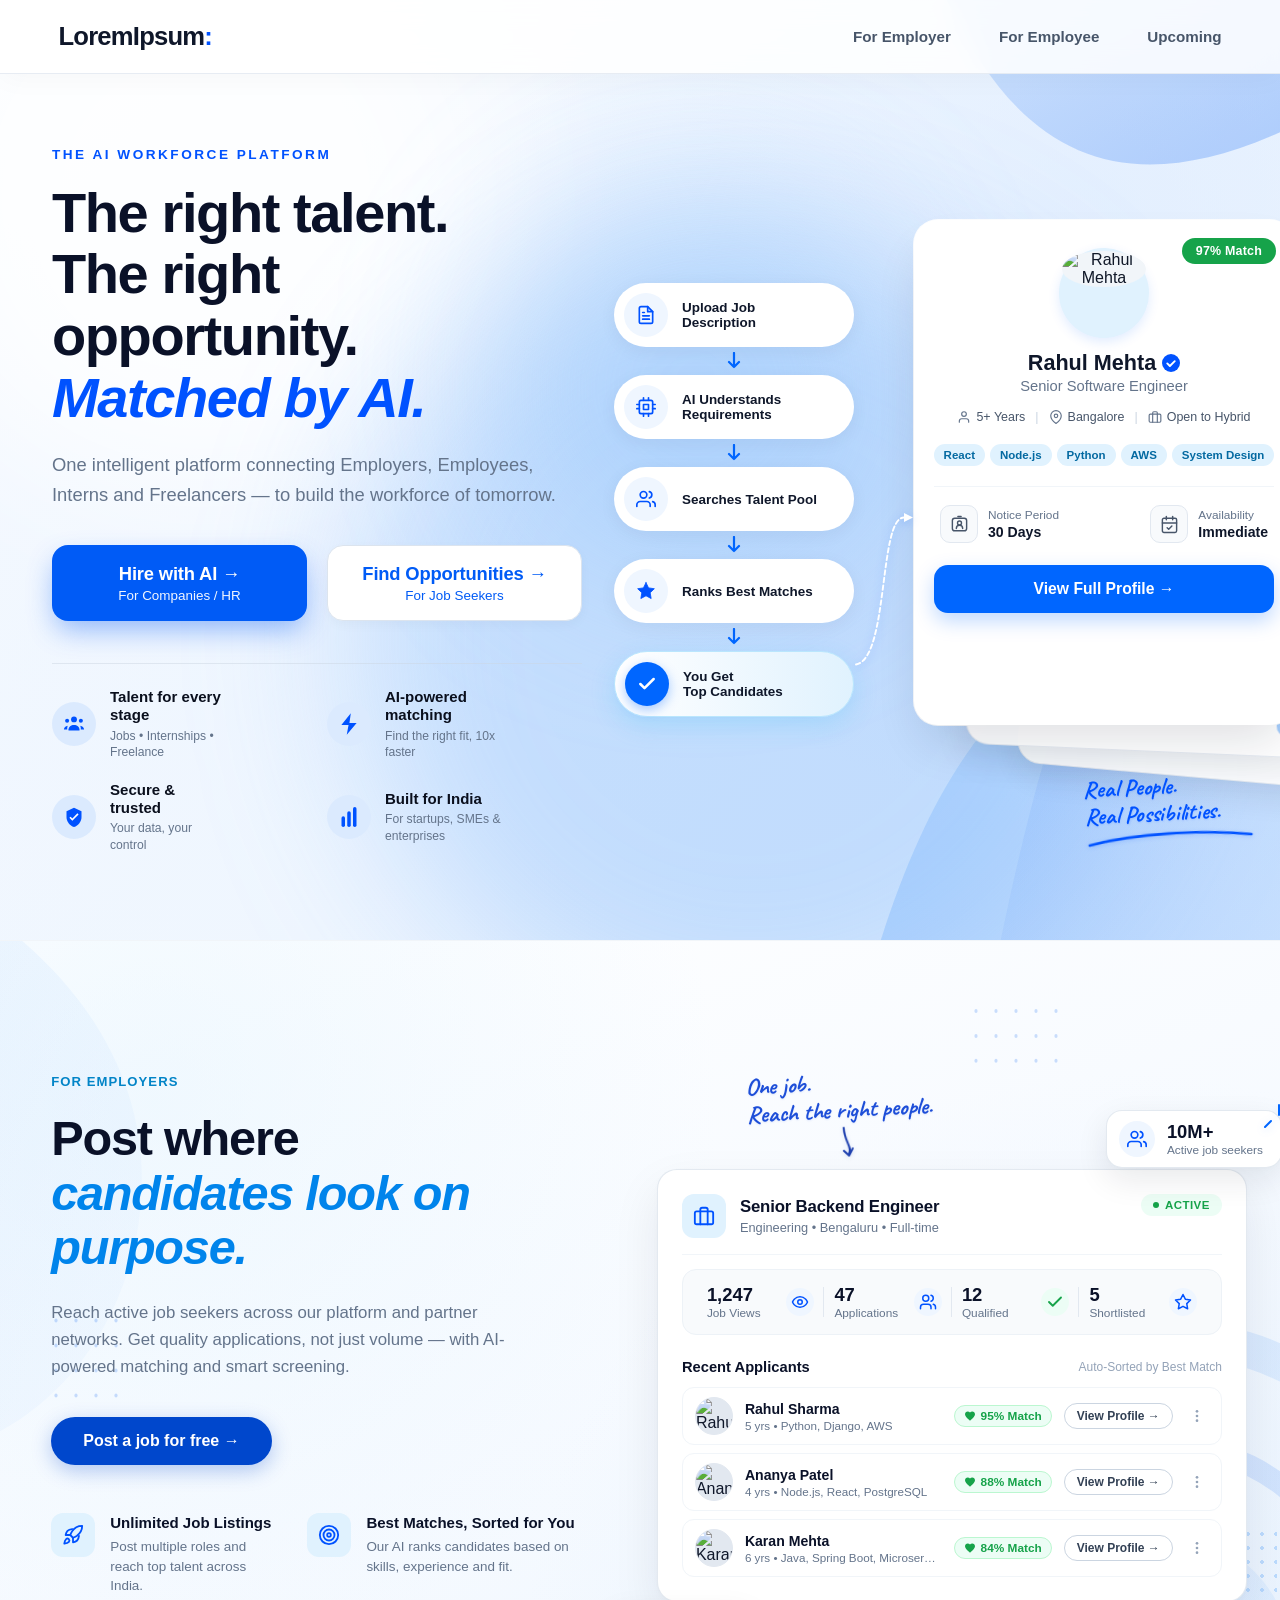
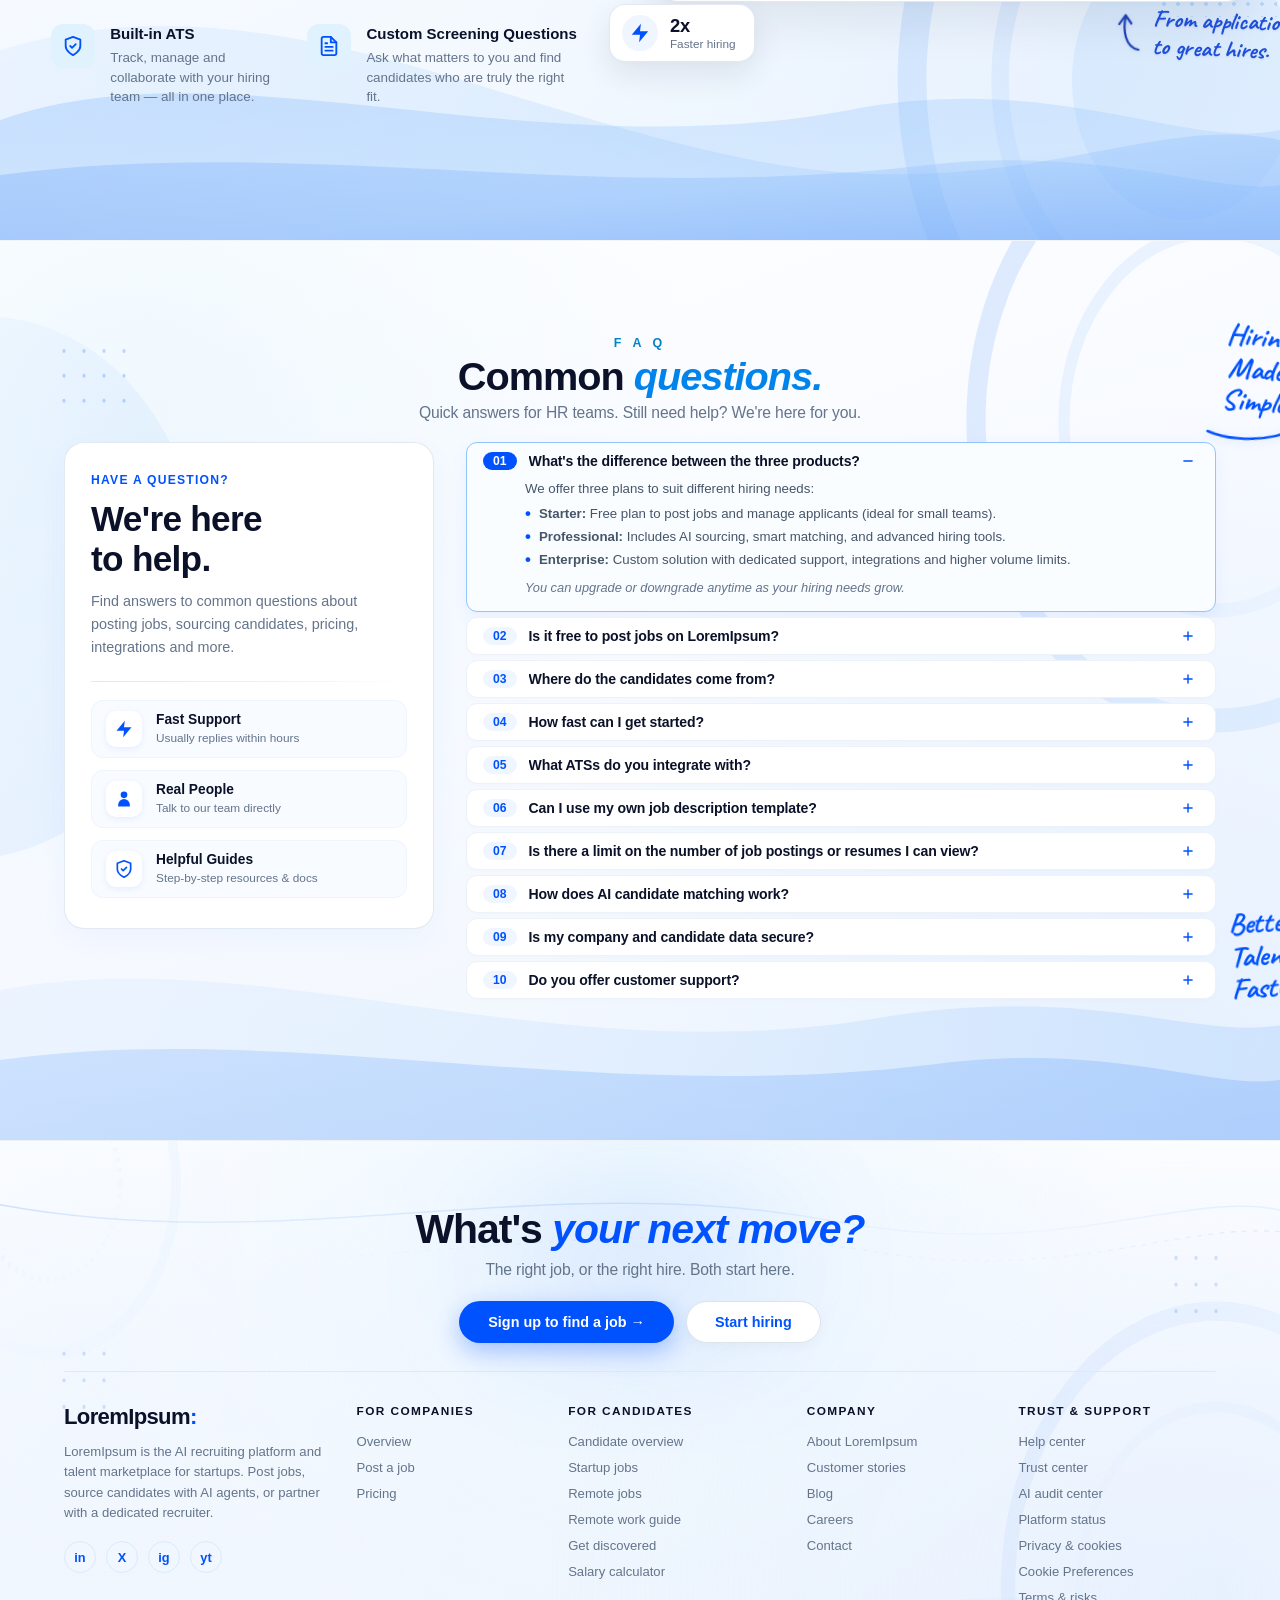
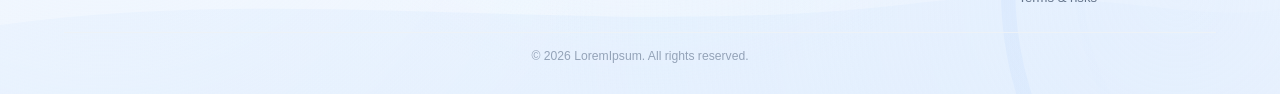
==== index.html @ 87684c15 "Add complete job portal website" ====
<!DOCTYPE html>
<html lang="en">
<head>
    <meta charset="UTF-8">
    <meta name="viewport" content="width=device-width, initial-scale=1.0">
    <title>The AI Workforce Platform</title>
    <!-- Fonts: Manrope Only -->
    <link rel="preconnect" href="https://fonts.googleapis.com">
    <link rel="preconnect" href="https://fonts.gstatic.com" crossorigin>
    <link href="https://fonts.googleapis.com/css2?family=Caveat:wght@600;700&family=Manrope:wght@300;400;500;600;700;800&display=swap" rel="stylesheet">
    <!-- CSS -->
    <link rel="stylesheet" href="css/style.css">
    <script>
        // Immediately prevent browser scroll restoration on refresh
        if ('scrollRestoration' in history) {
            history.scrollRestoration = 'manual';
        }
        if (window.location.hash) {
            history.replaceState(null, '', window.location.pathname);
        }
        window.scrollTo(0, 0);
    </script>
</head>
<body>

    <!-- Navigation Bar -->
    <header class="navbar">
        <div class="nav-container">
            <div class="logo">
                <a href="index.html">LoremIpsum<span class="logo-accent">:</span></a>
            </div>
            <nav class="nav-links">
                <a href="pages/employer.html">For Employer</a>
                <a href="employee.html">For Employee</a>
                <a href="#">Upcoming</a>
            </nav>
        </div>
    </header>

    <section class="hero-section">
        <!-- Abstract Layered Background Graphics -->
        <div class="bg-graphics">
            <div class="bg-shape blob-1"></div>
            <div class="bg-shape blob-2"></div>
            <div class="bg-shape blob-3"></div>
            <svg class="bg-waves" viewBox="0 0 1600 900" fill="none" xmlns="http://www.w3.org/2000/svg" preserveAspectRatio="none">
                <path d="M750,-120 C920,180 1200,220 1650,80 L1650,-120 Z" fill="url(#blueWave1)" opacity="0.4"/>
                <path d="M680,950 C880,580 1250,540 1650,720 L1650,950 Z" fill="url(#blueWave2)" opacity="0.35"/>
                <path d="M920,950 C1100,480 1350,320 1680,480 L1680,950 Z" fill="url(#blueWave3)" opacity="0.25"/>
                <defs>
                    <linearGradient id="blueWave1" x1="0%" y1="0%" x2="100%" y2="100%">
                        <stop offset="0%" stop-color="#bfdbfe"/>
                        <stop offset="100%" stop-color="#3b82f6"/>
                    </linearGradient>
                    <linearGradient id="blueWave2" x1="0%" y1="100%" x2="100%" y2="0%">
                        <stop offset="0%" stop-color="#60a5fa"/>
                        <stop offset="100%" stop-color="#93c5fd"/>
                    </linearGradient>
                    <linearGradient id="blueWave3" x1="0%" y1="0%" x2="100%" y2="100%">
                        <stop offset="0%" stop-color="#3b82f6"/>
                        <stop offset="100%" stop-color="#dbeafe"/>
                    </linearGradient>
                </defs>
            </svg>
        </div>
        
        <div class="container">
            
            <!-- LEFT COLUMN -->
            <div class="left-column">
                <div class="eyebrow">THE AI WORKFORCE PLATFORM</div>
                
                <h1>
                    The right talent.<br>
                    The right opportunity.<br>
                    <span class="highlight">Matched by AI.</span>
                </h1>
                
                <p class="description">
                    One intelligent platform connecting Employers, Employees,<br>
                    Interns and Freelancers — to build the workforce of tomorrow.
                </p>
                
                <div class="cta-group">
                    <a href="employer.html" class="btn btn-primary" style="text-decoration: none;">
                        <span class="btn-title">Hire with AI &rarr;</span>
                        <span class="btn-sub">For Companies / HR</span>
                    </a>
                    <button class="btn btn-secondary">
                        <span class="btn-title">Find Opportunities &rarr;</span>
                        <span class="btn-sub">For Job Seekers</span>
                    </button>
                </div>
                
                <div class="features">
                    <!-- Feature 1: Talent for every stage -->
                    <div class="feature-item">
                        <div class="feature-icon icon-circle-light">
                            <svg width="22" height="22" viewBox="0 0 24 24" fill="#0052ff" xmlns="http://www.w3.org/2000/svg">
                                <circle cx="12" cy="7" r="3.2"/>
                                <path d="M6 18c0-2.8 2.7-5 6-5s6 2.2 6 5v1H6v-1z"/>
                                <circle cx="4.5" cy="8.5" r="2.2"/>
                                <path d="M1 18c0-2.2 1.8-3.8 4.2-4.2-.4.8-.6 1.7-.6 2.7v1.5H1V18z"/>
                                <circle cx="19.5" cy="8.5" r="2.2"/>
                                <path d="M23 18c0-2.2-1.8-3.8-4.2-4.2.4.8.6 1.7.6 2.7v1.5H23V18z"/>
                            </svg>
                        </div>
                        <div class="feature-text">
                            <strong>Talent for every<br>stage</strong>
                            <span>Jobs • Internships •<br>Freelance</span>
                        </div>
                    </div>
                    
                    <!-- Feature 2: AI-powered matching -->
                    <div class="feature-item">
                        <div class="feature-icon icon-circle-light">
                            <svg width="18" height="22" viewBox="0 0 20 24" fill="#0052ff" xmlns="http://www.w3.org/2000/svg">
                                <path d="M12 0L1.5 13H9.5L7.5 24L18.5 11H10.5L12 0Z"/>
                            </svg>
                        </div>
                        <div class="feature-text">
                            <strong>AI-powered<br>matching</strong>
                            <span>Find the right fit, 10x<br>faster</span>
                        </div>
                    </div>
                    
                    <!-- Feature 3: Secure & trusted -->
                    <div class="feature-item">
                        <div class="feature-icon icon-circle-light">
                            <svg width="20" height="22" viewBox="0 0 24 26" fill="none" xmlns="http://www.w3.org/2000/svg">
                                <path d="M12 2L3 6V13C3 18.5 6.8 23.6 12 25C17.2 23.6 21 18.5 21 13V6L12 2Z" fill="#0052ff"/>
                                <path d="M10 17.5L6.5 14L7.9 12.6L10 14.7L16.1 8.6L17.5 10L10 17.5Z" fill="white"/>
                            </svg>
                        </div>
                        <div class="feature-text">
                            <strong>Secure &<br>trusted</strong>
                            <span>Your data, your<br>control</span>
                        </div>
                    </div>
                    
                    <!-- Feature 4: Built for India -->
                    <div class="feature-item">
                        <div class="feature-icon icon-circle-light">
                            <svg width="20" height="20" viewBox="0 0 22 24" fill="#0052ff" xmlns="http://www.w3.org/2000/svg">
                                <rect x="2" y="11" width="4.2" height="13" rx="2.1"/>
                                <rect x="8.9" y="5" width="4.2" height="19" rx="2.1"/>
                                <rect x="15.8" y="0" width="4.2" height="24" rx="2.1"/>
                            </svg>
                        </div>
                        <div class="feature-text">
                            <strong>Built for India</strong>
                            <span>For startups, SMEs &<br>enterprises</span>
                        </div>
                    </div>
                </div>
            </div>

            <!-- RIGHT COLUMN -->
            <div class="right-column">
                
                <!-- Flowchart -->
                <div class="flowchart">
                    <div class="flow-step">
                        <div class="step-icon">
                            <svg width="20" height="20" viewBox="0 0 24 24" fill="none" stroke="#0052ff" stroke-width="2" stroke-linecap="round" stroke-linejoin="round">
                                <path d="M14 2H6a2 2 0 0 0-2 2v16a2 2 0 0 0 2 2h12a2 2 0 0 0 2-2V8z"></path>
                                <polyline points="14 2 14 8 20 8"></polyline>
                                <line x1="16" y1="13" x2="8" y2="13"></line>
                                <line x1="16" y1="17" x2="8" y2="17"></line>
                                <polyline points="10 9 9 9 8 9"></polyline>
                            </svg>
                        </div>
                        <span>Upload Job Description</span>
                    </div>
                    <div class="flow-arrow">
                        <svg width="14" height="18" viewBox="0 0 14 18" fill="none" xmlns="http://www.w3.org/2000/svg">
                            <path d="M7 1v14m0 0l-5-5m5 5l5-5" stroke="currentColor" stroke-width="2.2" stroke-linecap="round" stroke-linejoin="round"/>
                        </svg>
                    </div>
                    
                    <div class="flow-step">
                        <div class="step-icon">
                            <svg width="20" height="20" viewBox="0 0 24 24" fill="none" stroke="#0052ff" stroke-width="2" stroke-linecap="round" stroke-linejoin="round">
                                <rect x="4" y="4" width="16" height="16" rx="2"></rect>
                                <rect x="9" y="9" width="6" height="6"></rect>
                                <line x1="9" y1="1" x2="9" y2="4"></line>
                                <line x1="15" y1="1" x2="15" y2="4"></line>
                                <line x1="9" y1="20" x2="9" y2="23"></line>
                                <line x1="15" y1="20" x2="15" y2="23"></line>
                                <line x1="20" y1="9" x2="23" y2="9"></line>
                                <line x1="20" y1="14" x2="23" y2="14"></line>
                                <line x1="1" y1="9" x2="4" y2="9"></line>
                                <line x1="1" y1="14" x2="4" y2="14"></line>
                            </svg>
                        </div>
                        <span>AI Understands<br>Requirements</span>
                    </div>
                    <div class="flow-arrow">
                        <svg width="14" height="18" viewBox="0 0 14 18" fill="none" xmlns="http://www.w3.org/2000/svg">
                            <path d="M7 1v14m0 0l-5-5m5 5l5-5" stroke="currentColor" stroke-width="2.2" stroke-linecap="round" stroke-linejoin="round"/>
                        </svg>
                    </div>
                    
                    <div class="flow-step">
                        <div class="step-icon">
                            <svg width="20" height="20" viewBox="0 0 24 24" fill="none" stroke="#0052ff" stroke-width="2" stroke-linecap="round" stroke-linejoin="round">
                                <path d="M17 21v-2a4 4 0 0 0-4-4H5a4 4 0 0 0-4 4v2"></path>
                                <circle cx="9" cy="7" r="4"></circle>
                                <path d="M23 21v-2a4 4 0 0 0-3-3.87"></path>
                                <path d="M16 3.13a4 4 0 0 1 0 7.75"></path>
                            </svg>
                        </div>
                        <span>Searches Talent Pool</span>
                    </div>
                    <div class="flow-arrow">
                        <svg width="14" height="18" viewBox="0 0 14 18" fill="none" xmlns="http://www.w3.org/2000/svg">
                            <path d="M7 1v14m0 0l-5-5m5 5l5-5" stroke="currentColor" stroke-width="2.2" stroke-linecap="round" stroke-linejoin="round"/>
                        </svg>
                    </div>
                    
                    <div class="flow-step">
                        <div class="step-icon">
                            <svg width="20" height="20" viewBox="0 0 24 24" fill="#0052ff" stroke="#0052ff" stroke-width="1" stroke-linecap="round" stroke-linejoin="round">
                                <polygon points="12 2 15.09 8.26 22 9.27 17 14.14 18.18 21.02 12 17.77 5.82 21.02 7 14.14 2 9.27 8.91 8.26 12 2"></polygon>
                            </svg>
                        </div>
                        <span>Ranks Best Matches</span>
                    </div>
                    <div class="flow-arrow">
                        <svg width="14" height="18" viewBox="0 0 14 18" fill="none" xmlns="http://www.w3.org/2000/svg">
                            <path d="M7 1v14m0 0l-5-5m5 5l5-5" stroke="currentColor" stroke-width="2.2" stroke-linecap="round" stroke-linejoin="round"/>
                        </svg>
                    </div>
                    
                    <div class="flow-step active-step">
                        <div class="step-icon active-icon">
                            <svg width="20" height="20" viewBox="0 0 24 24" fill="none" stroke="#ffffff" stroke-width="3" stroke-linecap="round" stroke-linejoin="round">
                                <polyline points="20 6 9 17 4 12"></polyline>
                            </svg>
                        </div>
                        <span>You Get<br>Top Candidates</span>
                        
                        <!-- Animated flowing connection to card -->
                        <svg class="connection-line" width="80" height="220" viewBox="0 0 80 220" fill="none" xmlns="http://www.w3.org/2000/svg">
                            <path d="M 4 212 C 48 204, 34 16, 68 16" stroke="white" stroke-width="2.5" stroke-dasharray="6 4" stroke-linecap="round"/>
                            <polygon points="68,10 80,16 68,22" fill="white"/>
                        </svg>
                    </div>
                </div>

                <!-- Layered Cards Stack Wrapper -->
                <div class="cards-stack-wrapper">
                    <!-- Top Handwritten Note -->
                    <div class="hero-handwritten hero-top-note">
                        <span class="hero-handwritten-text">Smarter<br>Hiring.<br>Brighter<br>Futures.</span>
                    </div>
                    
                    <!-- Bottom Handwritten Note -->
                    <div class="hero-handwritten hero-bottom-note">
                        <span class="hero-handwritten-text">Real People.<br>Real Possibilities.</span>
                        <svg class="note-underline" width="170" height="18" viewBox="0 0 170 18" fill="none" xmlns="http://www.w3.org/2000/svg">
                            <path d="M 4 13 C 50 3, 115 3, 166 10" stroke="#0052ff" stroke-width="2.6" stroke-linecap="round"/>
                        </svg>
                    </div>

                    <!-- 3D Stack Container -->
                    <div class="cards-stack">
                        <!-- Card 3: Back (85%) -->
                        <div class="card-stacked card-back">
                            <div class="stacked-exposed-col">
                                <div class="stacked-badge">85%</div>
                                <div class="stacked-avatar">
                                    <img src="https://images.unsplash.com/photo-1500648767791-00dcc994a43e?w=150&auto=format&fit=crop&q=80" alt="Candidate">
                                </div>
                                <div class="skeleton-line skeleton-title"></div>
                                <div class="skeleton-line skeleton-sub"></div>
                                <div class="skeleton-pills">
                                    <span></span>
                                </div>
                            </div>
                            <div class="stacked-btn-strip"></div>
                        </div>

                        <!-- Card 2: Middle (89%) -->
                        <div class="card-stacked card-middle">
                            <div class="stacked-exposed-col">
                                <div class="stacked-badge">89%</div>
                                <div class="stacked-avatar">
                                    <img src="https://images.unsplash.com/photo-1573496359142-b8d87734a5a2?w=150&auto=format&fit=crop&q=80" alt="Candidate">
                                </div>
                                <div class="skeleton-line skeleton-title"></div>
                                <div class="skeleton-line skeleton-sub"></div>
                                <div class="skeleton-pills">
                                    <span></span>
                                </div>
                            </div>
                            <div class="stacked-btn-strip"></div>
                        </div>

                        <!-- Card 1: Front (97% Match - Rahul Mehta) -->
                        <div class="profile-card">
                            <div class="match-badge">97% Match</div>
                            
                            <div class="profile-header">
                                <div class="avatar-ring">
                                    <img src="https://images.unsplash.com/photo-1507003211169-0a1dd7228f2d?w=300&auto=format&fit=crop&q=80" alt="Rahul Mehta">
                                </div>
                                <h2>
                                    Rahul Mehta 
                                    <svg class="verify-badge" width="18" height="18" viewBox="0 0 24 24" fill="none" xmlns="http://www.w3.org/2000/svg">
                                        <circle cx="12" cy="12" r="12" fill="#0052ff"/>
                                        <path d="M7 12.5L10.5 16L17 9.5" stroke="white" stroke-width="2.5" stroke-linecap="round" stroke-linejoin="round"/>
                                    </svg>
                                </h2>
                                <p class="job-title">Senior Software Engineer</p>
                            </div>
                            
                            <div class="profile-meta">
                                <span>
                                    <svg width="14" height="14" viewBox="0 0 24 24" fill="none" stroke="#64748b" stroke-width="2" stroke-linecap="round" stroke-linejoin="round">
                                        <path d="M20 21v-2a4 4 0 0 0-4-4H8a4 4 0 0 0-4 4v2"></path>
                                        <circle cx="12" cy="7" r="4"></circle>
                                    </svg>
                                    5+ Years
                                </span>
                                <span class="divider">|</span>
                                <span>
                                    <svg width="14" height="14" viewBox="0 0 24 24" fill="none" stroke="#64748b" stroke-width="2" stroke-linecap="round" stroke-linejoin="round">
                                        <path d="M21 10c0 7-9 13-9 13s-9-6-9-13a9 9 0 0 1 18 0z"></path>
                                        <circle cx="12" cy="10" r="3"></circle>
                                    </svg>
                                    Bangalore
                                </span>
                                <span class="divider">|</span>
                                <span>
                                    <svg width="14" height="14" viewBox="0 0 24 24" fill="none" stroke="#64748b" stroke-width="2" stroke-linecap="round" stroke-linejoin="round">
                                        <rect x="2" y="7" width="20" height="14" rx="2" ry="2"></rect>
                                        <path d="M16 21V5a2 2 0 0 0-2-2h-4a2 2 0 0 0-2 2v16"></path>
                                    </svg>
                                    Open to Hybrid
                                </span>
                            </div>
                            
                            <div class="skills">
                                <span class="skill-pill">React</span>
                                <span class="skill-pill">Node.js</span>
                                <span class="skill-pill">Python</span>
                                <span class="skill-pill">AWS</span>
                                <span class="skill-pill">System Design</span>
                            </div>
                            
                            <hr>
                            
                            <div class="availability-row">
                                <div class="info-block">
                                    <div class="icon-box">
                                        <svg width="19" height="19" viewBox="0 0 24 24" fill="none" stroke="#475569" stroke-width="1.8" stroke-linecap="round" stroke-linejoin="round">
                                            <rect x="3" y="4" width="18" height="16" rx="3"></rect>
                                            <circle cx="12" cy="10" r="2.5"></circle>
                                            <path d="M8 17a4 4 0 0 1 8 0"></path>
                                            <line x1="10" y1="2" x2="14" y2="2"></line>
                                        </svg>
                                    </div>
                                    <div>
                                        <div class="info-label">Notice Period</div>
                                        <div class="info-value">30 Days</div>
                                    </div>
                                </div>
                                <div class="info-block">
                                    <div class="icon-box">
                                        <svg width="19" height="19" viewBox="0 0 24 24" fill="none" stroke="#475569" stroke-width="1.8" stroke-linecap="round" stroke-linejoin="round">
                                            <rect x="3" y="4" width="18" height="18" rx="2" ry="2"></rect>
                                            <line x1="16" y1="2" x2="16" y2="6"></line>
                                            <line x1="8" y1="2" x2="8" y2="6"></line>
                                            <line x1="3" y1="10" x2="21" y2="10"></line>
                                            <path d="m9 16 2 2 4-4"></path>
                                        </svg>
                                    </div>
                                    <div>
                                        <div class="info-label">Availability</div>
                                        <div class="info-value">Immediate</div>
                                    </div>
                                </div>
                            </div>
                            
                            <button class="btn-full">View Full Profile &rarr;</button>
                        </div>
                    </div>
                </div>

            </div>
        </div>
    </section>

    <!-- SECTION 2: FOR EMPLOYERS -->
    <section id="for-employer" class="employers-section">
        <!-- Minimal Vector Background Graphics -->
        <div class="bg-graphics-emp" aria-hidden="true">
            <svg class="bg-vector-emp" viewBox="0 0 1600 900" fill="none" xmlns="http://www.w3.org/2000/svg" preserveAspectRatio="none">
                <!-- Concentric Circular Arcs on bottom right -->
                <circle cx="1480" cy="740" r="340" stroke="url(#arcGrad1)" stroke-width="36" opacity="0.22"/>
                <circle cx="1480" cy="740" r="230" stroke="url(#arcGrad2)" stroke-width="22" opacity="0.18"/>
                <circle cx="1480" cy="740" r="140" fill="url(#arcGrad3)" opacity="0.12"/>

                <!-- Smooth Flowing Bottom Waves -->
                <path d="M0,710 C320,630 620,770 940,820 C1260,870 1440,770 1600,800 L1600,900 L0,900 Z" fill="url(#waveGradEmp1)" opacity="0.22"/>
                <path d="M0,780 C280,700 660,830 1060,770 C1320,730 1480,810 1600,790 L1600,900 L0,900 Z" fill="url(#waveGradEmp2)" opacity="0.25"/>
                <path d="M0,835 C380,795 730,865 1160,825 C1380,805 1520,855 1600,845 L1600,900 L0,900 Z" fill="url(#waveGradEmp3)" opacity="0.28"/>

                <!-- Subtle Top-Left Soft Curve Arc -->
                <path d="M-80,-60 C120,30 220,170 160,330 C100,480 -60,520 -120,520 Z" fill="url(#softBlobGrad)" opacity="0.15"/>

                <!-- Minimal Dot Matrix Grid (Left and Top-Right) -->
                <g opacity="0.25">
                    <!-- Left Dot Matrix -->
                    <circle cx="70" cy="380" r="2" fill="#3b82f6"/>
                    <circle cx="95" cy="380" r="2" fill="#3b82f6"/>
                    <circle cx="120" cy="380" r="2" fill="#3b82f6"/>
                    <circle cx="145" cy="380" r="2" fill="#3b82f6"/>
                    <circle cx="70" cy="405" r="2" fill="#3b82f6"/>
                    <circle cx="95" cy="405" r="2" fill="#3b82f6"/>
                    <circle cx="120" cy="405" r="2" fill="#3b82f6"/>
                    <circle cx="145" cy="405" r="2" fill="#3b82f6"/>
                    <circle cx="70" cy="430" r="2" fill="#3b82f6"/>
                    <circle cx="95" cy="430" r="2" fill="#3b82f6"/>
                    <circle cx="120" cy="430" r="2" fill="#3b82f6"/>
                    <circle cx="145" cy="430" r="2" fill="#3b82f6"/>
                    <circle cx="70" cy="455" r="2" fill="#3b82f6"/>
                    <circle cx="95" cy="455" r="2" fill="#3b82f6"/>
                    <circle cx="120" cy="455" r="2" fill="#3b82f6"/>
                    <circle cx="145" cy="455" r="2" fill="#3b82f6"/>

                    <!-- Top-Right Dot Matrix -->
                    <circle cx="1220" cy="70" r="2" fill="#3b82f6"/>
                    <circle cx="1245" cy="70" r="2" fill="#3b82f6"/>
                    <circle cx="1270" cy="70" r="2" fill="#3b82f6"/>
                    <circle cx="1295" cy="70" r="2" fill="#3b82f6"/>
                    <circle cx="1320" cy="70" r="2" fill="#3b82f6"/>
                    <circle cx="1220" cy="95" r="2" fill="#3b82f6"/>
                    <circle cx="1245" cy="95" r="2" fill="#3b82f6"/>
                    <circle cx="1270" cy="95" r="2" fill="#3b82f6"/>
                    <circle cx="1295" cy="95" r="2" fill="#3b82f6"/>
                    <circle cx="1320" cy="95" r="2" fill="#3b82f6"/>
                    <circle cx="1220" cy="120" r="2" fill="#3b82f6"/>
                    <circle cx="1245" cy="120" r="2" fill="#3b82f6"/>
                    <circle cx="1270" cy="120" r="2" fill="#3b82f6"/>
                    <circle cx="1295" cy="120" r="2" fill="#3b82f6"/>
                    <circle cx="1320" cy="120" r="2" fill="#3b82f6"/>
                </g>

                <defs>
                    <linearGradient id="waveGradEmp1" x1="0%" y1="0%" x2="100%" y2="0%">
                        <stop offset="0%" stop-color="#bfdbfe"/>
                        <stop offset="50%" stop-color="#93c5fd"/>
                        <stop offset="100%" stop-color="#60a5fa"/>
                    </linearGradient>
                    <linearGradient id="waveGradEmp2" x1="0%" y1="0%" x2="100%" y2="100%">
                        <stop offset="0%" stop-color="#60a5fa"/>
                        <stop offset="60%" stop-color="#93c5fd"/>
                        <stop offset="100%" stop-color="#3b82f6"/>
                    </linearGradient>
                    <linearGradient id="waveGradEmp3" x1="0%" y1="100%" x2="100%" y2="0%">
                        <stop offset="0%" stop-color="#3b82f6"/>
                        <stop offset="100%" stop-color="#93c5fd"/>
                    </linearGradient>
                    <linearGradient id="arcGrad1" x1="0%" y1="0%" x2="100%" y2="100%">
                        <stop offset="0%" stop-color="#60a5fa"/>
                        <stop offset="100%" stop-color="#dbeafe"/>
                    </linearGradient>
                    <linearGradient id="arcGrad2" x1="100%" y1="0%" x2="0%" y2="100%">
                        <stop offset="0%" stop-color="#3b82f6"/>
                        <stop offset="100%" stop-color="#bfdbfe"/>
                    </linearGradient>
                    <linearGradient id="arcGrad3" x1="0%" y1="0%" x2="100%" y2="100%">
                        <stop offset="0%" stop-color="#60a5fa"/>
                        <stop offset="100%" stop-color="#93c5fd"/>
                    </linearGradient>
                    <linearGradient id="softBlobGrad" x1="0%" y1="0%" x2="100%" y2="100%">
                        <stop offset="0%" stop-color="#93c5fd"/>
                        <stop offset="100%" stop-color="#dbeafe"/>
                    </linearGradient>
                </defs>
            </svg>
        </div>

        <div class="employers-container">
            
            <!-- LEFT COLUMN: Value Proposition & Features -->
            <div class="employers-left">
                <div class="employers-eyebrow">FOR EMPLOYERS</div>
                
                <h2 class="employers-title">
                    Post where<br>
                    <span class="title-accent-blue">candidates look on<br>purpose.</span>
                </h2>
                
                <p class="employers-desc">
                    Reach active job seekers across our platform and partner networks. Get quality applications, not just volume — with AI-powered matching and smart screening.
                </p>
                
                <!-- CTA Actions -->
                <div class="employers-cta-row">
                    <a href="employer.html" class="btn-employer-primary">
                        <span>Post a job for free &rarr;</span>
                    </a>
                </div>
                
                <!-- 2x2 Features Grid -->
                <div class="employers-features-grid">
                    <!-- Feature 1: Unlimited Job Listings -->
                    <div class="feature-card-emp">
                        <div class="feature-icon-box-emp">
                            <svg width="22" height="22" viewBox="0 0 24 24" fill="none" stroke="#0052ff" stroke-width="2" stroke-linecap="round" stroke-linejoin="round">
                                <path d="M4.5 16.5c-1.5 1.26-2 5-2 5s3.74-.5 5-2c.71-.84.7-2.13-.09-2.91a2.18 2.18 0 0 0-2.91-.09z"></path>
                                <path d="m12 15-3-3a22 22 0 0 1 2-3.95A12.88 12.88 0 0 1 22 2c0 2.72-.78 7.5-6 11a22.35 22.35 0 0 1-4 2z"></path>
                                <path d="M9 12H4s.55-3.03 2-4.5c1.62-1.63 5-2 5-2"></path>
                                <path d="M12 15v5s3.03-.55 4.5-2c1.63-1.62 2-5 2-5"></path>
                            </svg>
                        </div>
                        <div class="feature-info-emp">
                            <h3>Unlimited Job Listings</h3>
                            <p>Post multiple roles and reach top talent across India.</p>
                        </div>
                    </div>

                    <!-- Feature 2: Best Matches, Sorted for You -->
                    <div class="feature-card-emp">
                        <div class="feature-icon-box-emp">
                            <svg width="22" height="22" viewBox="0 0 24 24" fill="none" stroke="#0052ff" stroke-width="2" stroke-linecap="round" stroke-linejoin="round">
                                <circle cx="12" cy="12" r="10"></circle>
                                <circle cx="12" cy="12" r="6"></circle>
                                <circle cx="12" cy="12" r="2"></circle>
                            </svg>
                        </div>
                        <div class="feature-info-emp">
                            <h3>Best Matches, Sorted for You</h3>
                            <p>Our AI ranks candidates based on skills, experience and fit.</p>
                        </div>
                    </div>

                    <!-- Feature 3: Built-in ATS -->
                    <div class="feature-card-emp">
                        <div class="feature-icon-box-emp">
                            <svg width="22" height="22" viewBox="0 0 24 24" fill="none" stroke="#0052ff" stroke-width="2" stroke-linecap="round" stroke-linejoin="round">
                                <path d="M12 22s8-4 8-10V5l-8-3-8 3v7c0 6 8 10 8 10z"></path>
                                <path d="m9 12 2 2 4-4"></path>
                            </svg>
                        </div>
                        <div class="feature-info-emp">
                            <h3>Built-in ATS</h3>
                            <p>Track, manage and collaborate with your hiring team — all in one place.</p>
                        </div>
                    </div>

                    <!-- Feature 4: Custom Screening Questions -->
                    <div class="feature-card-emp">
                        <div class="feature-icon-box-emp">
                            <svg width="22" height="22" viewBox="0 0 24 24" fill="none" stroke="#0052ff" stroke-width="2" stroke-linecap="round" stroke-linejoin="round">
                                <path d="M14 2H6a2 2 0 0 0-2 2v16a2 2 0 0 0 2 2h12a2 2 0 0 0 2-2V8z"></path>
                                <polyline points="14 2 14 8 20 8"></polyline>
                                <line x1="16" y1="13" x2="8" y2="13"></line>
                                <line x1="16" y1="17" x2="8" y2="17"></line>
                                <polyline points="10 9 9 9 8 9"></polyline>
                            </svg>
                        </div>
                        <div class="feature-info-emp">
                            <h3>Custom Screening Questions</h3>
                            <p>Ask what matters to you and find candidates who are truly the right fit.</p>
                        </div>
                    </div>
                </div>
            </div>

            <!-- RIGHT COLUMN: Interactive Job & Applicants Dashboard Mockup -->
            <div class="employers-right">
                <div class="dashboard-scene">
                    
                    <!-- Decorative Background Dot Matrices -->
                    <div class="dot-matrix dots-top-right" aria-hidden="true"></div>
                    <div class="dot-matrix dots-bottom-right" aria-hidden="true"></div>

                    <!-- Top Handwritten Note + Arrow -->
                    <div class="handwritten-wrapper top-handwritten">
                        <span class="handwritten-text">One job.<br>Reach the right people.</span>
                        <svg class="handwritten-arrow-down" width="30" height="34" viewBox="0 0 30 34" fill="none" xmlns="http://www.w3.org/2000/svg">
                            <path d="M 18 2 C 18 16, 26 22, 22 28" stroke="#1e40af" stroke-width="2" stroke-linecap="round"/>
                            <path d="M 17 25 L 22 30 L 26 23" stroke="#1e40af" stroke-width="2" stroke-linecap="round" stroke-linejoin="round"/>
                        </svg>
                    </div>

                    <!-- Floating Badge: 10M+ Active Job Seekers -->
                    <div class="floating-badge badge-top-right">
                        <div class="badge-icon-blue">
                            <svg width="20" height="20" viewBox="0 0 24 24" fill="none" stroke="#0052ff" stroke-width="2" stroke-linecap="round" stroke-linejoin="round">
                                <path d="M17 21v-2a4 4 0 0 0-4-4H5a4 4 0 0 0-4 4v2"></path>
                                <circle cx="9" cy="7" r="4"></circle>
                                <path d="M23 21v-2a4 4 0 0 0-3-3.87"></path>
                                <path d="M16 3.13a4 4 0 0 1 0 7.75"></path>
                            </svg>
                        </div>
                        <div class="badge-content">
                            <div class="badge-title">10M+</div>
                            <div class="badge-sub">Active job seekers</div>
                        </div>
                        <!-- Celebration Burst Rays -->
                        <svg class="burst-rays" width="32" height="32" viewBox="0 0 32 32" fill="none" xmlns="http://www.w3.org/2000/svg">
                            <line x1="8" y1="24" x2="2" y2="30" stroke="#0066ff" stroke-width="2" stroke-linecap="round"/>
                            <line x1="16" y1="18" x2="16" y2="8" stroke="#0066ff" stroke-width="2" stroke-linecap="round"/>
                            <line x1="22" y1="22" x2="28" y2="16" stroke="#0066ff" stroke-width="2" stroke-linecap="round"/>
                        </svg>
                    </div>

                    <!-- Main Dashboard Card -->
                    <div class="dashboard-card">
                        
                        <!-- Job Header -->
                        <div class="job-card-header">
                            <div class="job-role-info">
                                <div class="job-briefcase-icon">
                                    <svg width="22" height="22" viewBox="0 0 24 24" fill="none" stroke="#0052ff" stroke-width="2" stroke-linecap="round" stroke-linejoin="round">
                                        <rect x="2" y="7" width="20" height="14" rx="2" ry="2"></rect>
                                        <path d="M16 21V5a2 2 0 0 0-2-2h-4a2 2 0 0 0-2 2v16"></path>
                                    </svg>
                                </div>
                                <div class="job-titles">
                                    <h3>Senior Backend Engineer</h3>
                                    <p class="job-meta">Engineering &bull; Bengaluru &bull; Full-time</p>
                                </div>
                            </div>
                            <div class="status-badge-active">
                                <span class="status-dot"></span>
                                <span>ACTIVE</span>
                            </div>
                        </div>

                        <!-- Metrics Ribbon (4 Columns) -->
                        <div class="metrics-ribbon">
                            <!-- Metric 1: Views -->
                            <div class="metric-col">
                                <div class="metric-text">
                                    <span class="metric-value">1,247</span>
                                    <span class="metric-label">Job Views</span>
                                </div>
                                <div class="metric-icon-box bg-blue-subtle">
                                    <svg width="18" height="18" viewBox="0 0 24 24" fill="none" stroke="#0052ff" stroke-width="2" stroke-linecap="round" stroke-linejoin="round">
                                        <path d="M2 12s3-7 10-7 10 7 10 7-3 7-10 7-10-7-10-7Z"></path>
                                        <circle cx="12" cy="12" r="3"></circle>
                                    </svg>
                                </div>
                            </div>

                            <!-- Metric 2: Applications -->
                            <div class="metric-col">
                                <div class="metric-text">
                                    <span class="metric-value">47</span>
                                    <span class="metric-label">Applications</span>
                                </div>
                                <div class="metric-icon-box bg-blue-subtle">
                                    <svg width="18" height="18" viewBox="0 0 24 24" fill="none" stroke="#0052ff" stroke-width="2" stroke-linecap="round" stroke-linejoin="round">
                                        <path d="M16 21v-2a4 4 0 0 0-4-4H6a4 4 0 0 0-4 4v2"></path>
                                        <circle cx="9" cy="7" r="4"></circle>
                                        <path d="M22 21v-2a4 4 0 0 0-3-3.87"></path>
                                        <path d="M16 3.13a4 4 0 0 1 0 7.75"></path>
                                    </svg>
                                </div>
                            </div>

                            <!-- Metric 3: Qualified -->
                            <div class="metric-col">
                                <div class="metric-text">
                                    <span class="metric-value">12</span>
                                    <span class="metric-label">Qualified</span>
                                </div>
                                <div class="metric-icon-box bg-green-subtle">
                                    <svg width="18" height="18" viewBox="0 0 24 24" fill="none" stroke="#16a34a" stroke-width="2.5" stroke-linecap="round" stroke-linejoin="round">
                                        <polyline points="20 6 9 17 4 12"></polyline>
                                    </svg>
                                </div>
                            </div>

                            <!-- Metric 4: Shortlisted -->
                            <div class="metric-col">
                                <div class="metric-text">
                                    <span class="metric-value">5</span>
                                    <span class="metric-label">Shortlisted</span>
                                </div>
                                <div class="metric-icon-box bg-blue-subtle">
                                    <svg width="18" height="18" viewBox="0 0 24 24" fill="none" stroke="#0052ff" stroke-width="2" stroke-linecap="round" stroke-linejoin="round">
                                        <polygon points="12 2 15.09 8.26 22 9.27 17 14.14 18.18 21.02 12 17.77 5.82 21.02 7 14.14 2 9.27 8.91 8.26 12 2"></polygon>
                                    </svg>
                                </div>
                            </div>
                        </div>

                        <!-- Applicants Section -->
                        <div class="applicants-section">
                            <div class="applicants-header">
                                <h4 class="applicants-title">Recent Applicants</h4>
                                <span class="applicants-sort">Auto-Sorted by Best Match</span>
                            </div>

                            <div class="applicants-list">
                                <!-- Candidate 1: Rahul Sharma (95% Match) -->
                                <div class="applicant-row">
                                    <div class="applicant-avatar">
                                        <img src="https://images.unsplash.com/photo-1507003211169-0a1dd7228f2d?w=120&auto=format&fit=crop&q=80" alt="Rahul Sharma">
                                    </div>
                                    <div class="applicant-info">
                                        <h5 class="applicant-name">Rahul Sharma</h5>
                                        <p class="applicant-skills">5 yrs &bull; Python, Django, AWS</p>
                                    </div>
                                    <div class="match-pill">
                                        <svg width="12" height="12" viewBox="0 0 24 24" fill="#16a34a" xmlns="http://www.w3.org/2000/svg">
                                            <path d="M12 21.35l-1.45-1.32C5.4 15.36 2 12.28 2 8.5 2 5.42 4.42 3 7.5 3c1.74 0 3.41.81 4.5 2.09C13.09 3.81 14.76 3 16.5 3 19.58 3 22 5.42 22 8.5c0 3.78-3.4 6.86-8.55 11.54L12 21.35z"/>
                                        </svg>
                                        <span>95% Match</span>
                                    </div>
                                    <button class="btn-profile-link" type="button">
                                        <span>View Profile &rarr;</span>
                                    </button>
                                    <button class="btn-menu-dots" aria-label="Candidate actions menu" type="button">
                                        <svg width="16" height="16" viewBox="0 0 24 24" fill="#94a3b8">
                                            <circle cx="12" cy="5" r="2"/>
                                            <circle cx="12" cy="12" r="2"/>
                                            <circle cx="12" cy="19" r="2"/>
                                        </svg>
                                    </button>
                                </div>

                                <!-- Candidate 2: Ananya Patel (88% Match) -->
                                <div class="applicant-row">
                                    <div class="applicant-avatar">
                                        <img src="https://images.unsplash.com/photo-1573496359142-b8d87734a5a2?w=120&auto=format&fit=crop&q=80" alt="Ananya Patel">
                                    </div>
                                    <div class="applicant-info">
                                        <h5 class="applicant-name">Ananya Patel</h5>
                                        <p class="applicant-skills">4 yrs &bull; Node.js, React, PostgreSQL</p>
                                    </div>
                                    <div class="match-pill">
                                        <svg width="12" height="12" viewBox="0 0 24 24" fill="#16a34a" xmlns="http://www.w3.org/2000/svg">
                                            <path d="M12 21.35l-1.45-1.32C5.4 15.36 2 12.28 2 8.5 2 5.42 4.42 3 7.5 3c1.74 0 3.41.81 4.5 2.09C13.09 3.81 14.76 3 16.5 3 19.58 3 22 5.42 22 8.5c0 3.78-3.4 6.86-8.55 11.54L12 21.35z"/>
                                        </svg>
                                        <span>88% Match</span>
                                    </div>
                                    <button class="btn-profile-link" type="button">
                                        <span>View Profile &rarr;</span>
                                    </button>
                                    <button class="btn-menu-dots" aria-label="Candidate actions menu" type="button">
                                        <svg width="16" height="16" viewBox="0 0 24 24" fill="#94a3b8">
                                            <circle cx="12" cy="5" r="2"/>
                                            <circle cx="12" cy="12" r="2"/>
                                            <circle cx="12" cy="19" r="2"/>
                                        </svg>
                                    </button>
                                </div>

                                <!-- Candidate 3: Karan Mehta (84% Match) -->
                                <div class="applicant-row">
                                    <div class="applicant-avatar">
                                        <img src="https://images.unsplash.com/photo-1500648767791-00dcc994a43e?w=120&auto=format&fit=crop&q=80" alt="Karan Mehta">
                                    </div>
                                    <div class="applicant-info">
                                        <h5 class="applicant-name">Karan Mehta</h5>
                                        <p class="applicant-skills">6 yrs &bull; Java, Spring Boot, Microservices</p>
                                    </div>
                                    <div class="match-pill">
                                        <svg width="12" height="12" viewBox="0 0 24 24" fill="#16a34a" xmlns="http://www.w3.org/2000/svg">
                                            <path d="M12 21.35l-1.45-1.32C5.4 15.36 2 12.28 2 8.5 2 5.42 4.42 3 7.5 3c1.74 0 3.41.81 4.5 2.09C13.09 3.81 14.76 3 16.5 3 19.58 3 22 5.42 22 8.5c0 3.78-3.4 6.86-8.55 11.54L12 21.35z"/>
                                        </svg>
                                        <span>84% Match</span>
                                    </div>
                                    <button class="btn-profile-link" type="button">
                                        <span>View Profile &rarr;</span>
                                    </button>
                                    <button class="btn-menu-dots" aria-label="Candidate actions menu" type="button">
                                        <svg width="16" height="16" viewBox="0 0 24 24" fill="#94a3b8">
                                            <circle cx="12" cy="5" r="2"/>
                                            <circle cx="12" cy="12" r="2"/>
                                            <circle cx="12" cy="19" r="2"/>
                                        </svg>
                                    </button>
                                </div>
                            </div>
                        </div>

                    </div>

                    <!-- Floating Badge: 2x Faster Hiring -->
                    <div class="floating-badge badge-bottom-left">
                        <div class="badge-icon-blue">
                            <svg width="22" height="22" viewBox="0 0 24 24" fill="#0052ff" xmlns="http://www.w3.org/2000/svg">
                                <path d="M13 2L3 14H12L11 22L21 10H12L13 2Z"/>
                            </svg>
                        </div>
                        <div class="badge-content">
                            <div class="badge-title">2x</div>
                            <div class="badge-sub">Faster hiring</div>
                        </div>
                    </div>

                    <!-- Bottom Handwritten Note + Arrow -->
                    <div class="handwritten-wrapper bottom-handwritten">
                        <svg class="handwritten-arrow-up" width="34" height="42" viewBox="0 0 34 42" fill="none" xmlns="http://www.w3.org/2000/svg">
                            <path d="M 28 38 C 14 36, 12 18, 14 6" stroke="#1e40af" stroke-width="2.2" stroke-linecap="round"/>
                            <path d="M 8 13 L 14 4 L 20 12" stroke="#1e40af" stroke-width="2.2" stroke-linecap="round" stroke-linejoin="round"/>
                        </svg>
                        <span class="handwritten-text">From applications<br>to great hires.</span>
                    </div>

                </div>
            </div>

        </div>

    </section>

    <!-- SECTION 3: COMMON QUESTIONS (FAQ) -->
    <section id="faq" class="faq-section">
        <!-- Minimal Vector Background Graphics -->
        <div class="bg-graphics-faq" aria-hidden="true">
            <svg class="bg-vector-faq" viewBox="0 0 1600 900" fill="none" xmlns="http://www.w3.org/2000/svg" preserveAspectRatio="none">
                <!-- Ambient Subtle Waves -->
                <path d="M-80,80 C160,40 320,260 220,460 C120,640 -60,620 -100,620 Z" fill="url(#faqBlobGrad1)" opacity="0.12"/>
                <circle cx="1520" cy="180" r="300" stroke="url(#faqArcGrad1)" stroke-width="24" opacity="0.16"/>
                <circle cx="1520" cy="180" r="190" stroke="url(#faqArcGrad2)" stroke-width="14" opacity="0.12"/>
                
                <!-- Bottom Flowing Waves -->
                <path d="M0,750 C320,700 680,830 1080,780 C1360,740 1490,800 1600,785 L1600,900 L0,900 Z" fill="url(#faqWaveGrad1)" opacity="0.18"/>
                <path d="M0,820 C360,780 740,865 1160,825 C1390,800 1510,850 1600,840 L1600,900 L0,900 Z" fill="url(#faqWaveGrad2)" opacity="0.22"/>

                <!-- Minimal Dot Matrix Grid -->
                <g opacity="0.22">
                    <circle cx="80" cy="110" r="2" fill="#0052ff"/>
                    <circle cx="105" cy="110" r="2" fill="#0052ff"/>
                    <circle cx="130" cy="110" r="2" fill="#0052ff"/>
                    <circle cx="155" cy="110" r="2" fill="#0052ff"/>
                    <circle cx="80" cy="135" r="2" fill="#0052ff"/>
                    <circle cx="105" cy="135" r="2" fill="#0052ff"/>
                    <circle cx="130" cy="135" r="2" fill="#0052ff"/>
                    <circle cx="155" cy="135" r="2" fill="#0052ff"/>
                    <circle cx="80" cy="160" r="2" fill="#0052ff"/>
                    <circle cx="105" cy="160" r="2" fill="#0052ff"/>
                    <circle cx="130" cy="160" r="2" fill="#0052ff"/>
                    <circle cx="155" cy="160" r="2" fill="#0052ff"/>
                </g>

                <defs>
                    <linearGradient id="faqBlobGrad1" x1="0%" y1="0%" x2="100%" y2="100%">
                        <stop offset="0%" stop-color="#bfdbfe"/>
                        <stop offset="100%" stop-color="#60a5fa"/>
                    </linearGradient>
                    <linearGradient id="faqArcGrad1" x1="0%" y1="0%" x2="100%" y2="100%">
                        <stop offset="0%" stop-color="#3b82f6"/>
                        <stop offset="100%" stop-color="#93c5fd"/>
                    </linearGradient>
                    <linearGradient id="faqArcGrad2" x1="0%" y1="0%" x2="100%" y2="100%">
                        <stop offset="0%" stop-color="#60a5fa"/>
                        <stop offset="100%" stop-color="#bfdbfe"/>
                    </linearGradient>
                    <linearGradient id="faqWaveGrad1" x1="0%" y1="0%" x2="100%" y2="0%">
                        <stop offset="0%" stop-color="#bfdbfe"/>
                        <stop offset="60%" stop-color="#93c5fd"/>
                        <stop offset="100%" stop-color="#60a5fa"/>
                    </linearGradient>
                    <linearGradient id="faqWaveGrad2" x1="0%" y1="0%" x2="100%" y2="100%">
                        <stop offset="0%" stop-color="#60a5fa"/>
                        <stop offset="100%" stop-color="#3b82f6"/>
                    </linearGradient>
                </defs>
            </svg>
        </div>

        <div class="faq-container">
            <!-- Top Right Handwritten Note: Hiring Made Simple -->
            <div class="faq-handwritten-top-right">
                <span class="faq-handwritten-text">Hiring<br>Made<br>Simple</span>
                <svg class="faq-swoosh-underline" width="92" height="22" viewBox="0 0 92 22" fill="none" xmlns="http://www.w3.org/2000/svg">
                    <path d="M3 13C30 22 68 17 89 4" stroke="#0052ff" stroke-width="2.5" stroke-linecap="round"/>
                </svg>
            </div>

            <!-- Bottom Right Handwritten Note: Better Talent Faster. -->
            <div class="faq-handwritten-bottom-right">
                <span class="faq-handwritten-text">Better<br>Talent<br>Faster.</span>
            </div>
            <!-- Centered Header -->
            <div class="faq-header">
                <div class="faq-eyebrow">F A Q</div>
                <h2 class="faq-main-title">
                    Common <span class="title-accent-blue">questions.</span>
                </h2>
                <p class="faq-subtitle">
                    Quick answers for HR teams. Still need help? We're here for you.
                </p>
            </div>

            <!-- Content Grid: Left Support & Right Accordion -->
            <div class="faq-content-grid">
                
                <!-- LEFT COLUMN: Support Card & 3 Value Pillars -->
                <div class="faq-left-col">
                    <div class="faq-support-card">
                        <div class="faq-support-eyebrow">HAVE A QUESTION?</div>
                        <h3 class="faq-support-title">We're here<br>to help.</h3>
                        <p class="faq-support-desc">
                            Find answers to common questions about posting jobs, sourcing candidates, pricing, integrations and more.
                        </p>

                        <div class="faq-support-divider"></div>

                        <!-- 3 Support Pillars -->
                        <div class="faq-pillars-list">
                            <div class="faq-pillar-item">
                                <div class="faq-pillar-icon">
                                    <svg width="20" height="20" viewBox="0 0 24 24" fill="#0052ff" xmlns="http://www.w3.org/2000/svg">
                                        <path d="M13 2L3 14H12L11 22L21 10H12L13 2Z"/>
                                    </svg>
                                </div>
                                <div class="faq-pillar-info">
                                    <h4 class="faq-pillar-title">Fast Support</h4>
                                    <p class="faq-pillar-sub">Usually replies within hours</p>
                                </div>
                            </div>

                            <div class="faq-pillar-item">
                                <div class="faq-pillar-icon">
                                    <svg width="20" height="20" viewBox="0 0 24 24" fill="#0052ff" xmlns="http://www.w3.org/2000/svg">
                                        <circle cx="12" cy="7" r="4"/>
                                        <path d="M5 21v-2a7 7 0 0 1 14 0v2H5z"/>
                                    </svg>
                                </div>
                                <div class="faq-pillar-info">
                                    <h4 class="faq-pillar-title">Real People</h4>
                                    <p class="faq-pillar-sub">Talk to our team directly</p>
                                </div>
                            </div>

                            <div class="faq-pillar-item">
                                <div class="faq-pillar-icon">
                                    <svg width="20" height="20" viewBox="0 0 24 24" fill="none" stroke="#0052ff" stroke-width="2" stroke-linecap="round" stroke-linejoin="round">
                                        <path d="M12 22s8-4 8-10V5l-8-3-8 3v7c0 6 8 10 8 10z"/>
                                        <path d="m9 12 2 2 4-4"/>
                                    </svg>
                                </div>
                                <div class="faq-pillar-info">
                                    <h4 class="faq-pillar-title">Helpful Guides</h4>
                                    <p class="faq-pillar-sub">Step-by-step resources & docs</p>
                                </div>
                            </div>
                        </div>
                    </div>
                </div>

                <!-- RIGHT COLUMN: Accordion (10 Items) -->
                <div class="faq-accordion-list" id="faqAccordion">
                    
                    <!-- Item 01 (Open by default) -->
                    <div class="faq-item active">
                        <button class="faq-question" type="button" aria-expanded="true">
                            <div class="faq-q-left">
                                <span class="faq-num">01</span>
                                <span class="faq-title">What's the difference between the three products?</span>
                            </div>
                            <span class="faq-toggle-icon">
                                <svg class="faq-icon-svg" width="14" height="14" viewBox="0 0 24 24" fill="none" stroke="currentColor" stroke-width="2.5" stroke-linecap="round">
                                    <line class="line-h" x1="5" y1="12" x2="19" y2="12"></line>
                                    <line class="line-v" x1="12" y1="5" x2="12" y2="19"></line>
                                </svg>
                            </span>
                        </button>
                        <div class="faq-answer">
                            <div class="faq-answer-inner">
                                <p class="faq-lead-text">We offer three plans to suit different hiring needs:</p>
                                <ul class="faq-plan-list">
                                    <li><strong>Starter:</strong> Free plan to post jobs and manage applicants (ideal for small teams).</li>
                                    <li><strong>Professional:</strong> Includes AI sourcing, smart matching, and advanced hiring tools.</li>
                                    <li><strong>Enterprise:</strong> Custom solution with dedicated support, integrations and higher volume limits.</li>
                                </ul>
                                <p class="faq-sub-note">You can upgrade or downgrade anytime as your hiring needs grow.</p>
                            </div>
                        </div>
                    </div>

                    <!-- Item 02 -->
                    <div class="faq-item">
                        <button class="faq-question" type="button" aria-expanded="false">
                            <div class="faq-q-left">
                                <span class="faq-num">02</span>
                                <span class="faq-title">Is it free to post jobs on LoremIpsum?</span>
                            </div>
                            <span class="faq-toggle-icon">
                                <svg class="faq-icon-svg" width="14" height="14" viewBox="0 0 24 24" fill="none" stroke="currentColor" stroke-width="2.5" stroke-linecap="round">
                                    <line class="line-h" x1="5" y1="12" x2="19" y2="12"></line>
                                    <line class="line-v" x1="12" y1="5" x2="12" y2="19"></line>
                                </svg>
                            </span>
                        </button>
                        <div class="faq-answer">
                            <div class="faq-answer-inner">
                                <p>Yes! With our Starter plan, you can post jobs for free, review incoming applications, and manage your hiring pipeline without any upfront cost or credit card required.</p>
                            </div>
                        </div>
                    </div>

                    <!-- Item 03 -->
                    <div class="faq-item">
                        <button class="faq-question" type="button" aria-expanded="false">
                            <div class="faq-q-left">
                                <span class="faq-num">03</span>
                                <span class="faq-title">Where do the candidates come from?</span>
                            </div>
                            <span class="faq-toggle-icon">
                                <svg class="faq-icon-svg" width="14" height="14" viewBox="0 0 24 24" fill="none" stroke="currentColor" stroke-width="2.5" stroke-linecap="round">
                                    <line class="line-h" x1="5" y1="12" x2="19" y2="12"></line>
                                    <line class="line-v" x1="12" y1="5" x2="12" y2="19"></line>
                                </svg>
                            </span>
                        </button>
                        <div class="faq-answer">
                            <div class="faq-answer-inner">
                                <p>Candidates come from our verified talent pool across tech, product, marketing, design, and operations. Our AI also sources active talent from premier professional networks and job boards.</p>
                            </div>
                        </div>
                    </div>

                    <!-- Item 04 -->
                    <div class="faq-item">
                        <button class="faq-question" type="button" aria-expanded="false">
                            <div class="faq-q-left">
                                <span class="faq-num">04</span>
                                <span class="faq-title">How fast can I get started?</span>
                            </div>
                            <span class="faq-toggle-icon">
                                <svg class="faq-icon-svg" width="14" height="14" viewBox="0 0 24 24" fill="none" stroke="currentColor" stroke-width="2.5" stroke-linecap="round">
                                    <line class="line-h" x1="5" y1="12" x2="19" y2="12"></line>
                                    <line class="line-v" x1="12" y1="5" x2="12" y2="19"></line>
                                </svg>
                            </span>
                        </button>
                        <div class="faq-answer">
                            <div class="faq-answer-inner">
                                <p>You can sign up and publish your first job listing in under 2 minutes. Our AI matching engine begins surfacing qualified applicants immediately upon publication.</p>
                            </div>
                        </div>
                    </div>

                    <!-- Item 05 -->
                    <div class="faq-item">
                        <button class="faq-question" type="button" aria-expanded="false">
                            <div class="faq-q-left">
                                <span class="faq-num">05</span>
                                <span class="faq-title">What ATSs do you integrate with?</span>
                            </div>
                            <span class="faq-toggle-icon">
                                <svg class="faq-icon-svg" width="14" height="14" viewBox="0 0 24 24" fill="none" stroke="currentColor" stroke-width="2.5" stroke-linecap="round">
                                    <line class="line-h" x1="5" y1="12" x2="19" y2="12"></line>
                                    <line class="line-v" x1="12" y1="5" x2="12" y2="19"></line>
                                </svg>
                            </span>
                        </button>
                        <div class="faq-answer">
                            <div class="faq-answer-inner">
                                <p>We offer seamless one-click integrations with major Applicant Tracking Systems including Greenhouse, Lever, Workday, BambooHR, Ashby, and customizable webhooks for proprietary platforms.</p>
                            </div>
                        </div>
                    </div>

                    <!-- Item 06 -->
                    <div class="faq-item">
                        <button class="faq-question" type="button" aria-expanded="false">
                            <div class="faq-q-left">
                                <span class="faq-num">06</span>
                                <span class="faq-title">Can I use my own job description template?</span>
                            </div>
                            <span class="faq-toggle-icon">
                                <svg class="faq-icon-svg" width="14" height="14" viewBox="0 0 24 24" fill="none" stroke="currentColor" stroke-width="2.5" stroke-linecap="round">
                                    <line class="line-h" x1="5" y1="12" x2="19" y2="12"></line>
                                    <line class="line-v" x1="12" y1="5" x2="12" y2="19"></line>
                                </svg>
                            </span>
                        </button>
                        <div class="faq-answer">
                            <div class="faq-answer-inner">
                                <p>Absolutely. You can paste your existing job descriptions directly, or let our AI enhance your job description to boost candidate engagement and SEO ranking.</p>
                            </div>
                        </div>
                    </div>

                    <!-- Item 07 -->
                    <div class="faq-item">
                        <button class="faq-question" type="button" aria-expanded="false">
                            <div class="faq-q-left">
                                <span class="faq-num">07</span>
                                <span class="faq-title">Is there a limit on the number of job postings or resumes I can view?</span>
                            </div>
                            <span class="faq-toggle-icon">
                                <svg class="faq-icon-svg" width="14" height="14" viewBox="0 0 24 24" fill="none" stroke="currentColor" stroke-width="2.5" stroke-linecap="round">
                                    <line class="line-h" x1="5" y1="12" x2="19" y2="12"></line>
                                    <line class="line-v" x1="12" y1="5" x2="12" y2="19"></line>
                                </svg>
                            </span>
                        </button>
                        <div class="faq-answer">
                            <div class="faq-answer-inner">
                                <p>Starter accounts include unlimited applicants for active posts. Professional and Enterprise tiers include unlimited resume database searches and bulk candidate outreach.</p>
                            </div>
                        </div>
                    </div>

                    <!-- Item 08 -->
                    <div class="faq-item">
                        <button class="faq-question" type="button" aria-expanded="false">
                            <div class="faq-q-left">
                                <span class="faq-num">08</span>
                                <span class="faq-title">How does AI candidate matching work?</span>
                            </div>
                            <span class="faq-toggle-icon">
                                <svg class="faq-icon-svg" width="14" height="14" viewBox="0 0 24 24" fill="none" stroke="currentColor" stroke-width="2.5" stroke-linecap="round">
                                    <line class="line-h" x1="5" y1="12" x2="19" y2="12"></line>
                                    <line class="line-v" x1="12" y1="5" x2="12" y2="19"></line>
                                </svg>
                            </span>
                        </button>
                        <div class="faq-answer">
                            <div class="faq-answer-inner">
                                <p>Our neural matching engine analyzes job requirements, required skillsets, candidate experience depth, and career trajectory to calculate high-confidence compatibility scores.</p>
                            </div>
                        </div>
                    </div>

                    <!-- Item 09 -->
                    <div class="faq-item">
                        <button class="faq-question" type="button" aria-expanded="false">
                            <div class="faq-q-left">
                                <span class="faq-num">09</span>
                                <span class="faq-title">Is my company and candidate data secure?</span>
                            </div>
                            <span class="faq-toggle-icon">
                                <svg class="faq-icon-svg" width="14" height="14" viewBox="0 0 24 24" fill="none" stroke="currentColor" stroke-width="2.5" stroke-linecap="round">
                                    <line class="line-h" x1="5" y1="12" x2="19" y2="12"></line>
                                    <line class="line-v" x1="12" y1="5" x2="12" y2="19"></line>
                                </svg>
                            </span>
                        </button>
                        <div class="faq-answer">
                            <div class="faq-answer-inner">
                                <p>Yes, your data is protected with SOC 2 Type II compliance, 256-bit AES encryption at rest and in transit, and strict role-based access controls following GDPR and DPDP guidelines.</p>
                            </div>
                        </div>
                    </div>

                    <!-- Item 10 -->
                    <div class="faq-item">
                        <button class="faq-question" type="button" aria-expanded="false">
                            <div class="faq-q-left">
                                <span class="faq-num">10</span>
                                <span class="faq-title">Do you offer customer support?</span>
                            </div>
                            <span class="faq-toggle-icon">
                                <svg class="faq-icon-svg" width="14" height="14" viewBox="0 0 24 24" fill="none" stroke="currentColor" stroke-width="2.5" stroke-linecap="round">
                                    <line class="line-h" x1="5" y1="12" x2="19" y2="12"></line>
                                    <line class="line-v" x1="12" y1="5" x2="12" y2="19"></line>
                                </svg>
                            </span>
                        </button>
                        <div class="faq-answer">
                            <div class="faq-answer-inner">
                                <p>Yes! We offer dedicated support via live chat, email, and scheduled video consultations. Enterprise plans also include a designated customer success manager.</p>
                            </div>
                        </div>
                    </div>

                </div>

            </div>
        </div>
    </section>

    <!-- SECTION 4: FOOTER PAGE -->
    <footer id="footer" class="footer-section">
        <!-- Minimal Vector Background Matching Platform Theme -->
        <div class="bg-graphics-footer" aria-hidden="true">
            <svg class="bg-vector-footer" viewBox="0 0 1600 520" fill="none" xmlns="http://www.w3.org/2000/svg" preserveAspectRatio="none">
                <!-- Concentric Circular Arcs (Bottom Right Corner) -->
                <circle cx="1520" cy="420" r="260" stroke="url(#footerArcGrad1)" stroke-width="18" opacity="0.14"/>
                <circle cx="1520" cy="420" r="170" stroke="url(#footerArcGrad2)" stroke-width="10" opacity="0.12"/>
                <circle cx="1520" cy="420" r="90" fill="url(#footerBlobGrad)" opacity="0.14"/>

                <!-- Delicate Concentric Arcs (Top Left Corner) -->
                <circle cx="60" cy="40" r="160" stroke="url(#footerArcGrad2)" stroke-width="12" opacity="0.12"/>
                <circle cx="60" cy="40" r="90" stroke="url(#footerArcGrad1)" stroke-width="6" stroke-dasharray="4 6" opacity="0.15"/>

                <!-- Elegant Flowing Top Accent Lines -->
                <path d="M0,60 C360,110 680,25 1040,75 C1320,115 1480,45 1600,65" stroke="url(#footerArcGrad1)" stroke-width="1.5" opacity="0.38" fill="none"/>
                <path d="M-40,95 C320,155 720,55 1100,105 C1360,135 1500,65 1640,90" stroke="url(#footerArcGrad2)" stroke-width="1.2" stroke-dasharray="6 8" opacity="0.32" fill="none"/>

                <!-- Subtle Grounding Bottom Wave -->
                <path d="M0,455 C380,415 760,470 1140,435 C1360,415 1490,455 1600,440 L1600,520 L0,520 Z" fill="url(#footerBottomWave)" opacity="0.22"/>

                <!-- Minimal Accent Dot Grid (Left & Right) -->
                <g opacity="0.22">
                    <circle cx="80" cy="200" r="2" fill="#3b82f6"/>
                    <circle cx="105" cy="200" r="2" fill="#3b82f6"/>
                    <circle cx="130" cy="200" r="2" fill="#3b82f6"/>
                    <circle cx="80" cy="225" r="2" fill="#3b82f6"/>
                    <circle cx="105" cy="225" r="2" fill="#3b82f6"/>
                    <circle cx="130" cy="225" r="2" fill="#3b82f6"/>
                    <circle cx="80" cy="250" r="2" fill="#3b82f6"/>
                    <circle cx="105" cy="250" r="2" fill="#3b82f6"/>
                    <circle cx="130" cy="250" r="2" fill="#3b82f6"/>

                    <circle cx="1470" cy="110" r="2" fill="#3b82f6"/>
                    <circle cx="1495" cy="110" r="2" fill="#3b82f6"/>
                    <circle cx="1520" cy="110" r="2" fill="#3b82f6"/>
                    <circle cx="1470" cy="135" r="2" fill="#3b82f6"/>
                    <circle cx="1495" cy="135" r="2" fill="#3b82f6"/>
                    <circle cx="1520" cy="135" r="2" fill="#3b82f6"/>
                    <circle cx="1470" cy="160" r="2" fill="#3b82f6"/>
                    <circle cx="1495" cy="160" r="2" fill="#3b82f6"/>
                    <circle cx="1520" cy="160" r="2" fill="#3b82f6"/>
                </g>

                <defs>
                    <linearGradient id="footerArcGrad1" x1="0%" y1="0%" x2="100%" y2="100%">
                        <stop offset="0%" stop-color="#3b82f6" stop-opacity="0.6"/>
                        <stop offset="100%" stop-color="#93c5fd" stop-opacity="0.1"/>
                    </linearGradient>
                    <linearGradient id="footerArcGrad2" x1="100%" y1="0%" x2="0%" y2="100%">
                        <stop offset="0%" stop-color="#60a5fa" stop-opacity="0.5"/>
                        <stop offset="100%" stop-color="#bfdbfe" stop-opacity="0.1"/>
                    </linearGradient>
                    <linearGradient id="footerBottomWave" x1="0%" y1="0%" x2="100%" y2="0%">
                        <stop offset="0%" stop-color="#bfdbfe" stop-opacity="0.5"/>
                        <stop offset="50%" stop-color="#93c5fd" stop-opacity="0.4"/>
                        <stop offset="100%" stop-color="#dbeafe" stop-opacity="0.5"/>
                    </linearGradient>
                    <radialGradient id="footerBlobGrad" cx="50%" cy="50%" r="50%">
                        <stop offset="0%" stop-color="#dbeafe" stop-opacity="0.6"/>
                        <stop offset="100%" stop-color="#eff6ff" stop-opacity="0"/>
                    </radialGradient>
                </defs>
            </svg>
        </div>
        <!-- Ambient Background Glow -->
        <div class="footer-bg-glow" aria-hidden="true"></div>

        <div class="footer-container">
            
            <!-- UPPER CTA BLOCK -->
            <div class="footer-cta-block">
                <h2 class="footer-cta-title">
                    What's <span class="footer-title-accent">your next move?</span>
                </h2>
                <p class="footer-cta-subtitle">
                    The right job, or the right hire. Both start here.
                </p>
                <div class="footer-cta-buttons">
                    <a href="#" class="btn-footer-primary">
                        <span>Sign up to find a job &rarr;</span>
                    </a>
                    <a href="employer.html" class="btn-footer-secondary">
                        <span>Start hiring</span>
                    </a>
                </div>
            </div>

            <!-- HORIZONTAL DIVIDER -->
            <div class="footer-divider"></div>

            <!-- LOWER 5-COLUMN NAVIGATION GRID -->
            <div class="footer-nav-grid">
                
                <!-- Column 1: Brand Info -->
                <div class="footer-col footer-col-brand">
                    <div class="footer-logo">
                        LoremIpsum<span class="logo-accent">:</span>
                    </div>
                    <p class="footer-brand-desc">
                        LoremIpsum is the AI recruiting platform and talent marketplace for startups. Post jobs, source candidates with AI agents, or partner with a dedicated recruiter.
                    </p>
                    <div class="footer-social-links">
                        <a href="#" class="footer-social-tag" aria-label="LinkedIn">in</a>
                        <a href="#" class="footer-social-tag" aria-label="X (formerly Twitter)">X</a>
                        <a href="#" class="footer-social-tag" aria-label="Instagram">ig</a>
                        <a href="#" class="footer-social-tag" aria-label="YouTube">yt</a>
                    </div>
                </div>

                <!-- Column 2: FOR COMPANIES -->
                <div class="footer-col">
                    <h4 class="footer-col-title">FOR COMPANIES</h4>
                    <ul class="footer-links-list">
                        <li><a href="#">Overview</a></li>
                        <li><a href="employer.html">Post a job</a></li>
                        <li><a href="#">Pricing</a></li>
                    </ul>
                </div>

                <!-- Column 3: FOR CANDIDATES -->
                <div class="footer-col">
                    <h4 class="footer-col-title">FOR CANDIDATES</h4>
                    <ul class="footer-links-list">
                        <li><a href="#">Candidate overview</a></li>
                        <li><a href="#">Startup jobs</a></li>
                        <li><a href="#">Remote jobs</a></li>
                        <li><a href="#">Remote work guide</a></li>
                        <li><a href="#">Get discovered</a></li>
                        <li><a href="#">Salary calculator</a></li>
                    </ul>
                </div>

                <!-- Column 4: COMPANY -->
                <div class="footer-col">
                    <h4 class="footer-col-title">COMPANY</h4>
                    <ul class="footer-links-list">
                        <li><a href="#">About LoremIpsum</a></li>
                        <li><a href="#">Customer stories</a></li>
                        <li><a href="#">Blog</a></li>
                        <li><a href="#">Careers</a></li>
                        <li><a href="#">Contact</a></li>
                    </ul>
                </div>

                <!-- Column 5: TRUST & SUPPORT -->
                <div class="footer-col">
                    <h4 class="footer-col-title">TRUST & SUPPORT</h4>
                    <ul class="footer-links-list">
                        <li><a href="#">Help center</a></li>
                        <li><a href="#">Trust center</a></li>
                        <li><a href="#">AI audit center</a></li>
                        <li><a href="#">Platform status</a></li>
                        <li><a href="#">Privacy & cookies</a></li>
                        <li><a href="#">Cookie Preferences</a></li>
                        <li><a href="#">Terms & risks</a></li>
                    </ul>
                </div>

            </div>

            <!-- COPYRIGHT BAR -->
            <div class="footer-bottom-bar">
                <p>&copy; 2026 LoremIpsum. All rights reserved.</p>
            </div>

        </div>
    </footer>

    <script src="js/script.js"></script>
</body>
</html>
---- css/style.css ----
/* Google Fonts are imported in HTML */
:root {
    --primary-blue: #0052ff;
    --primary-hover: #0040cc;
    --bg-light: #f0f7ff;
    --text-dark: #0a1128;
    --text-muted: #64748b;
    --border-color: #cbd5e1;
    --white: #ffffff;
    --success-green: #16a34a;
    --yellow-badge: #eab308;
    --font-main: 'Manrope', sans-serif;
}

html {
    scroll-behavior: smooth;
}

*, *::before, *::after {
    margin: 0;
    padding: 0;
    box-sizing: border-box;
}

body, button, input, select, textarea {
    font-family: 'Manrope', sans-serif;
}

body {
    font-family: 'Manrope', sans-serif;
    color: var(--text-dark);
    background-color: var(--white);
    overflow-x: hidden;
    -webkit-font-smoothing: antialiased;
}

/* Navigation Bar */
.navbar {
    width: 100%;
    background-color: rgba(255, 255, 255, 0.85);
    backdrop-filter: blur(12px);
    -webkit-backdrop-filter: blur(12px);
    padding: 20px 0;
    position: fixed;
    top: 0;
    left: 0;
    z-index: 1000;
    border-bottom: 1px solid rgba(226, 232, 240, 0.8);
    box-shadow: 0 4px 30px rgba(0, 0, 0, 0.03);
}

.nav-container {
    max-width: 1560px;
    width: 94%;
    margin: 0 auto;
    padding: 0 20px;
    display: flex;
    justify-content: space-between;
    align-items: center;
}

.logo {
    font-size: 1.6rem;
    font-weight: 800;
    color: #0f172a;
    letter-spacing: -0.03em;
    cursor: pointer;
}

.logo a {
    text-decoration: none;
    color: inherit;
    display: inline-block;
}

.logo-accent {
    color: var(--primary-blue);
}

.nav-links {
    display: flex;
    align-items: center;
    gap: 48px;
}

.nav-links a {
    text-decoration: none;
    color: #475569;
    font-weight: 600;
    font-size: 0.95rem;
    position: relative;
    padding: 8px 0;
    transition: color 0.3s ease;
}

.nav-links a:hover,
.nav-links a.active {
    color: var(--primary-blue);
}

.nav-links a::after {
    content: '';
    position: absolute;
    bottom: 0;
    left: 0;
    width: 0%;
    height: 2px;
    background-color: var(--primary-blue);
    border-radius: 4px;
    transition: width 0.3s ease;
}

.nav-links a:hover::after,
.nav-links a.active::after {
    width: 100%;
}

/* Standalone Employer Page Hero modifier */
.employer-page-hero {
    padding-top: 110px !important;
    border-top: none !important;
}

/* Hero Section */
.hero-section {
    position: relative;
    min-height: 100vh;
    display: flex;
    align-items: center;
    background: radial-gradient(circle at 85% 25%, rgba(219, 234, 254, 0.6) 0%, transparent 45%),
                radial-gradient(circle at 15% 75%, rgba(239, 246, 255, 0.8) 0%, transparent 40%),
                linear-gradient(135deg, #f8fbff 0%, #e8f2fe 100%);
    overflow: hidden;
    padding: 110px 0 50px 0;
}

/* Background Blobs */
.bg-shape {
    position: absolute;
    border-radius: 50%;
    filter: blur(80px);
    z-index: 0;
}

.blob-1 {
    top: -100px;
    left: -100px;
    width: 600px;
    height: 600px;
    background: rgba(255, 255, 255, 0.8);
}

.blob-2 {
    bottom: -100px;
    right: 10%;
    width: 800px;
    height: 800px;
    background: rgba(96, 165, 250, 0.3);
}

.blob-3 {
    top: 20%;
    right: 30%;
    width: 400px;
    height: 400px;
    background: rgba(147, 197, 253, 0.4);
}

.container {
    position: relative;
    z-index: 1;
    max-width: 1620px;
    width: 95%;
    margin: 0 auto;
    padding: 0 20px;
    display: grid;
    grid-template-columns: 1fr 1.15fr;
    gap: 40px;
    align-items: center;
    min-height: calc(100vh - 120px);
}

/* LEFT COLUMN */
.left-column {
    max-width: 680px;
    width: 100%;
    display: flex;
    flex-direction: column;
    justify-content: center;
}

.eyebrow {
    font-size: 0.85rem;
    font-weight: 700;
    letter-spacing: 2.5px;
    color: var(--primary-blue);
    margin-bottom: 20px;
    text-transform: uppercase;
}

h1 {
    font-size: 4.1rem;
    line-height: 1.1;
    font-weight: 800;
    letter-spacing: -0.025em;
    color: var(--text-dark);
    margin-bottom: 22px;
}

h1 .highlight {
    color: var(--primary-blue);
    font-style: italic;
}

.description {
    font-size: 1.15rem;
    line-height: 1.6;
    color: var(--text-muted);
    margin-bottom: 36px;
    max-width: 580px;
}

/* CTA Buttons - Symmetrical & Premium */
.cta-group {
    display: flex;
    gap: 20px;
    margin-bottom: 42px;
    align-items: stretch;
}

.btn {
    display: inline-flex;
    flex-direction: column;
    justify-content: center;
    align-items: center;
    width: 255px;
    height: 76px;
    padding: 14px 24px;
    border-radius: 16px;
    text-decoration: none;
    cursor: pointer;
    transition: all 0.25s cubic-bezier(0.16, 1, 0.3, 1);
    border: none;
    font-family: inherit;
    box-sizing: border-box;
    flex-shrink: 0;
}

.btn-title {
    font-size: 1.15rem;
    font-weight: 700;
    margin-bottom: 3px;
    letter-spacing: -0.01em;
}

.btn-sub {
    font-size: 0.84rem;
    font-weight: 500;
}

.btn-primary {
    background-color: #005bf6;
    color: #ffffff;
    box-shadow: 0 12px 28px -4px rgba(0, 91, 246, 0.42);
    border: 1px solid transparent;
}

.btn-primary .btn-sub {
    color: #ffffff;
    opacity: 0.95;
}

.btn-primary:hover {
    background-color: #004ecc;
    transform: translateY(-2px);
    box-shadow: 0 16px 32px -4px rgba(0, 91, 246, 0.5);
}

.btn-secondary {
    background-color: #ffffff;
    color: #005bf6;
    border: 1px solid #dce4ee;
    box-shadow: 0 4px 12px rgba(15, 23, 42, 0.03);
}

.btn-secondary .btn-title {
    color: #005bf6;
}

.btn-secondary .btn-sub {
    color: #005bf6;
    opacity: 1;
}

.btn-secondary:hover {
    border-color: #005bf6;
    background-color: #f8fbff;
    transform: translateY(-2px);
    box-shadow: 0 8px 20px rgba(0, 91, 246, 0.12);
}

/* Features Grid - Matching Exact Theme & Icons */
.features {
    display: grid;
    grid-template-columns: repeat(4, 1fr);
    gap: 16px;
    padding-top: 24px;
    border-top: 1px solid rgba(203, 213, 225, 0.5);
}

.feature-item {
    display: flex;
    align-items: center;
    gap: 14px;
}

.feature-icon {
    width: 44px;
    height: 44px;
    display: flex;
    align-items: center;
    justify-content: center;
    flex-shrink: 0;
}

.icon-circle-light {
    border-radius: 50%;
    background-color: #dbeafe;
    transition: transform 0.25s ease, background-color 0.25s ease;
}

.feature-item:hover .icon-circle-light {
    transform: scale(1.06);
    background-color: #bfdbfe;
}

.feature-text {
    display: flex;
    flex-direction: column;
}

.feature-text strong {
    font-size: 0.94rem;
    line-height: 1.22;
    color: #0a0f1d;
    font-weight: 700;
    margin-bottom: 3px;
}

.feature-text span {
    font-size: 0.76rem;
    line-height: 1.35;
    color: #64748b;
    font-weight: 400;
}

/* RIGHT COLUMN */
.right-column {
    position: relative;
    display: flex;
    justify-content: flex-end;
    align-items: center;
    gap: 80px;
    min-height: 580px;
    width: 100%;
    padding-right: 15px;
}

/* Flowchart */
.flowchart {
    position: relative;
    display: flex;
    flex-direction: column;
    align-items: center;
    z-index: 5;
    flex-shrink: 0;
}

.flow-step {
    background: #ffffff;
    padding: 10px 22px 10px 10px;
    border-radius: 40px;
    display: flex;
    align-items: center;
    gap: 14px;
    font-size: 0.88rem;
    font-weight: 700;
    color: #0f172a;
    box-shadow: 0 4px 18px rgba(15, 23, 42, 0.05);
    width: 255px;
    transition: transform 0.25s ease, box-shadow 0.25s ease;
    position: relative;
    z-index: 5;
}

.flow-step:hover {
    transform: translateY(-2px);
    box-shadow: 0 8px 25px rgba(15, 23, 42, 0.08);
}

.step-icon {
    width: 44px;
    height: 44px;
    background: #eff6ff;
    color: #0066ff;
    border-radius: 50%;
    display: flex;
    align-items: center;
    justify-content: center;
    font-size: 1.15rem;
    flex-shrink: 0;
}

.step-icon svg {
    display: block;
}

.active-step {
    background: linear-gradient(to right, #ffffff, #e0f2fe);
    border: 1px solid #bae6fd;
    box-shadow: 0 8px 24px rgba(56, 189, 248, 0.22);
}

.active-icon {
    background: #0066ff;
    color: #ffffff;
    box-shadow: 0 4px 12px rgba(0, 102, 255, 0.35);
}

/* Continuous Flow Arrow Movement */
@keyframes arrowFlow {
    0%, 100% {
        transform: translateY(0);
        opacity: 0.6;
        color: #3b82f6;
    }
    50% {
        transform: translateY(5px);
        opacity: 1;
        color: #0052ff;
    }
}

.flow-arrow {
    color: #0066ff;
    font-size: 1.15rem;
    margin: 5px 0;
    z-index: 2;
    display: flex;
    justify-content: center;
    align-items: center;
    animation: arrowFlow 1.6s ease-in-out infinite;
}

.flow-arrow:nth-of-type(2) {
    animation-delay: 0.25s;
}

.flow-arrow:nth-of-type(4) {
    animation-delay: 0.5s;
}

.flow-arrow:nth-of-type(6) {
    animation-delay: 0.75s;
}

.flow-arrow:nth-of-type(8) {
    animation-delay: 1.0s;
}

/* Flowing Dashed Connection Line to Card */
@keyframes marchDash {
    to {
        stroke-dashoffset: -20;
    }
}

@keyframes pulseArrow {
    0%, 100% {
        transform: translateX(0);
    }
    50% {
        transform: translateX(3px);
    }
}

.connection-line {
    position: absolute;
    left: 100%;
    bottom: 18px;
    width: 80px;
    height: 220px;
    z-index: 15;
    overflow: visible;
    pointer-events: none;
    filter: drop-shadow(0 2px 4px rgba(0, 82, 255, 0.25));
}

.connection-line path {
    stroke-dasharray: 6 4;
    animation: marchDash 1.1s linear infinite;
}

.connection-line polygon {
    animation: pulseArrow 1.1s ease-in-out infinite;
}

/* Background Graphics & Layered Waves */
.bg-graphics {
    position: absolute;
    inset: 0;
    width: 100%;
    height: 100%;
    overflow: hidden;
    pointer-events: none;
    z-index: 0;
}

.bg-waves {
    position: absolute;
    right: -5%;
    top: 0;
    width: 65%;
    height: 100%;
    pointer-events: none;
    opacity: 0.9;
}
/* Hero Handwritten Notes */
.hero-handwritten {
    position: absolute;
    z-index: 10;
    display: flex;
    flex-direction: column;
    pointer-events: none;
    user-select: none;
}

.hero-handwritten-text {
    font-family: 'Caveat', cursive;
    font-weight: 700;
    font-size: 1.48rem;
    color: var(--primary-blue, #0052ff);
    line-height: 1.15;
    text-align: center;
    letter-spacing: -0.01em;
    text-shadow: 0 1px 2px rgba(0, 82, 255, 0.15);
}

.hero-top-note {
    top: -86px;
    left: 360px;
    width: 110px;
    transform: rotate(-4deg);
    align-items: center;
}

.hero-bottom-note {
    top: 552px;
    left: 170px;
    width: 185px;
    transform: rotate(-3deg);
    align-items: flex-start;
}

.hero-bottom-note .hero-handwritten-text {
    text-align: left;
}

.note-underline {
    margin-top: 2px;
    margin-left: 0;
    filter: drop-shadow(0 1px 2px rgba(0, 82, 255, 0.2));
}

/* Profile Card Stack & Elements */
.cards-stack-wrapper {
    position: relative;
    width: 520px;
    flex-shrink: 0;
    z-index: 3;
    user-select: none;
}

.cards-stack {
    position: relative;
    width: 520px;
    height: 560px;
}

/* Stacked Background Cards */
.card-stacked {
    position: absolute;
    width: 380px;
    height: 505px;
    background: var(--white);
    border-radius: 24px;
    box-shadow: 0 15px 35px rgba(15, 23, 42, 0.08);
    border: 1px solid rgba(226, 232, 240, 0.85);
    overflow: hidden;
    transition: transform 0.35s cubic-bezier(0.16, 1, 0.3, 1), box-shadow 0.35s ease;
}

.card-back {
    top: 44px;
    left: 110px;
    z-index: 1;
    opacity: 0.94;
    transform: rotate(5deg);
    transform-origin: 20% 80%;
}

.card-middle {
    top: 22px;
    left: 55px;
    z-index: 2;
    opacity: 0.97;
    transform: rotate(2.5deg);
    transform-origin: 20% 80%;
}

.cards-stack:hover .card-middle {
    transform: rotate(3.6deg) translate(2px, 1px);
    box-shadow: 0 20px 40px rgba(15, 23, 42, 0.1);
}

.cards-stack:hover .card-back {
    transform: rotate(6.8deg) translate(5px, 3px);
    box-shadow: 0 24px 48px rgba(15, 23, 42, 0.12);
}

.stacked-exposed-col {
    position: absolute;
    top: 18px;
    right: 12px;
    width: 62px;
    display: flex;
    flex-direction: column;
    align-items: center;
    z-index: 2;
}

.stacked-badge {
    background-color: #f59e0b;
    color: var(--white);
    font-size: 0.74rem;
    font-weight: 700;
    padding: 4px 10px;
    border-radius: 14px;
    letter-spacing: 0.2px;
}

.stacked-avatar {
    width: 48px;
    height: 48px;
    border-radius: 50%;
    overflow: hidden;
    margin-top: 14px;
    margin-bottom: 10px;
    background: #f1f5f9;
    box-shadow: 0 2px 8px rgba(0, 0, 0, 0.08);
    border: 2px solid #ffffff;
}

.stacked-avatar img {
    width: 100%;
    height: 100%;
    object-fit: cover;
}

.skeleton-line {
    background: #e2e8f0;
    border-radius: 3px;
    margin-bottom: 6px;
}

.skeleton-title {
    width: 44px;
    height: 6px;
}

.skeleton-sub {
    width: 32px;
    height: 5px;
    margin-bottom: 10px;
}

.skeleton-pills {
    display: flex;
    justify-content: center;
}

.skeleton-pills span {
    width: 38px;
    height: 12px;
    background: #f1f5f9;
    border-radius: 6px;
}

.stacked-btn-strip {
    position: absolute;
    bottom: 20px;
    right: 10px;
    width: 58px;
    height: 36px;
    background: #93c5fd;
    border-radius: 10px;
    opacity: 0.85;
}

/* Main Profile Card */
.profile-card {
    position: absolute;
    top: 0;
    left: 0;
    width: 380px;
    height: 505px;
    background: var(--white);
    border-radius: 24px;
    padding: 24px 20px;
    box-shadow: 0 25px 50px -12px rgba(15, 23, 42, 0.14), 0 0 0 1px rgba(255, 255, 255, 0.9);
    z-index: 3;
    transition: transform 0.3s ease, box-shadow 0.3s ease;
    box-sizing: border-box;
    display: flex;
    flex-direction: column;
}

.profile-card:hover {
    transform: translateY(-2px);
    box-shadow: 0 30px 60px -12px rgba(15, 23, 42, 0.18);
}

.match-badge {
    position: absolute;
    top: 18px;
    right: 18px;
    background-color: var(--success-green);
    color: var(--white);
    font-size: 0.78rem;
    font-weight: 700;
    padding: 6px 14px;
    border-radius: 16px;
    letter-spacing: 0.2px;
}

.profile-header {
    display: flex;
    flex-direction: column;
    align-items: center;
    text-align: center;
    margin-bottom: 16px;
    margin-top: 4px;
}

.avatar-ring {
    width: 90px;
    height: 90px;
    border-radius: 50%;
    padding: 3px;
    background: #e0f2fe;
    margin-bottom: 12px;
    box-shadow: 0 4px 12px rgba(0, 102, 255, 0.12);
}

.avatar-ring img {
    width: 100%;
    height: 100%;
    border-radius: 50%;
    object-fit: cover;
    background: #f1f5f9;
}

.profile-header h2 {
    font-size: 1.35rem;
    font-weight: 800;
    color: #0f172a;
    display: flex;
    align-items: center;
    gap: 6px;
    margin-bottom: 2px;
}

.verify-badge {
    display: inline-flex;
    align-items: center;
    justify-content: center;
    vertical-align: middle;
}

.job-title {
    font-size: 0.92rem;
    color: #64748b;
    font-weight: 500;
}

.profile-meta {
    display: flex;
    justify-content: center;
    align-items: center;
    gap: 10px;
    margin-bottom: 20px;
    font-size: 0.78rem;
    color: #475569;
    font-weight: 500;
}

.profile-meta span {
    display: flex;
    align-items: center;
    gap: 5px;
}

.profile-meta span svg {
    flex-shrink: 0;
}

.profile-meta .divider {
    color: #cbd5e1;
    font-weight: 300;
}

/* Skills Single Row */
.skills {
    display: flex;
    flex-wrap: nowrap;
    justify-content: center;
    gap: 5px;
    margin-bottom: 20px;
    overflow-x: hidden;
}

.skill-pill {
    background-color: #e0f2fe;
    color: #0369a1;
    font-size: 0.72rem;
    font-weight: 600;
    padding: 5px 10px;
    border-radius: 14px;
    white-space: nowrap;
    transition: background-color 0.2s;
}

.skill-pill:hover {
    background-color: #bae6fd;
}

hr {
    border: none;
    border-top: 1px solid #f1f5f9;
    margin-bottom: 18px;
}

.availability-row {
    display: flex;
    justify-content: space-between;
    margin-bottom: 22px;
    padding: 0 6px;
}

.info-block {
    display: flex;
    align-items: center;
    gap: 10px;
}

.icon-box {
    width: 38px;
    height: 38px;
    background-color: #f8fafc;
    border: 1px solid #e2e8f0;
    border-radius: 10px;
    display: flex;
    align-items: center;
    justify-content: center;
    color: #475569;
    flex-shrink: 0;
}

.icon-box svg {
    display: block;
    flex-shrink: 0;
}

.info-label {
    font-size: 0.74rem;
    color: #64748b;
    margin-bottom: 2px;
}

.info-value {
    font-size: 0.88rem;
    font-weight: 800;
    color: #0f172a;
}

.btn-full {
    width: 100%;
    background-color: #0066ff;
    color: var(--white);
    border: none;
    padding: 15px;
    border-radius: 14px;
    font-weight: 700;
    font-size: 0.98rem;
    cursor: default;
    user-select: none;
    font-family: inherit;
    box-shadow: 0 8px 20px rgba(0, 102, 255, 0.25);
}

/* Responsive Media Queries */
@media (max-width: 1350px) {
    .container {
        gap: 32px;
    }
    
    h1 {
        font-size: 3.5rem;
    }
    
    .features {
        grid-template-columns: repeat(2, 1fr);
        gap: 20px;
    }
    
    .right-column {
        gap: 60px;
    }
    
    .connection-line {
        width: 60px;
    }
    
    .flow-step {
        width: 240px;
        font-size: 0.84rem;
    }
    
    .cards-stack-wrapper,
    .cards-stack {
        width: 500px;
    }
}

@media (max-width: 1120px) {
    .container {
        grid-template-columns: 1fr;
        gap: 60px;
        padding-top: 30px;
        min-height: auto;
    }
    
    .left-column {
        max-width: 750px;
        text-align: center;
        margin: 0 auto;
    }
    
    .description {
        margin: 0 auto 36px auto;
    }
    
    .cta-group {
        justify-content: center;
    }
    
    .features {
        grid-template-columns: repeat(2, 1fr);
        max-width: 620px;
        margin: 0 auto;
        gap: 24px;
        text-align: left;
    }
    
    .right-column {
        justify-content: center;
        padding-right: 0;
    }
}

@media (max-width: 768px) {
    .hero-section {
        padding: 90px 0 30px 0;
    }

    h1 {
        font-size: 2.4rem;
    }
    
    .features {
        grid-template-columns: 1fr;
        text-align: left;
    }
    
    .cta-group {
        flex-direction: column;
        gap: 14px;
    }
    
    .btn {
        width: 100%;
        max-width: 340px;
        height: 74px;
        margin: 0 auto;
    }
    
    .right-column {
        flex-direction: column;
        gap: 40px;
    }
    
    .connection-line {
        display: none;
    }
    
    .cards-stack-wrapper,
    .cards-stack {
        width: 100%;
        max-width: 380px;
    }

    .hero-top-note {
        left: auto;
        right: 15px;
        top: -82px;
        transform: rotate(-4deg);
    }

    .hero-bottom-note {
        left: 50%;
        transform: translateX(-50%) rotate(-2deg);
        right: auto;
        top: auto;
        bottom: -55px;
    }
}

/* ==========================================================================
   SECTION 2: FOR EMPLOYERS SECTION STYLES
   ========================================================================== */

.employers-section {
    position: relative;
    background: radial-gradient(circle at 12% 18%, rgba(224, 242, 254, 0.45) 0%, transparent 42%),
                radial-gradient(circle at 88% 82%, rgba(219, 234, 254, 0.4) 0%, transparent 45%),
                linear-gradient(160deg, #ffffff 0%, #f6faff 50%, #edf6fe 100%);
    min-height: 100vh;
    display: flex;
    align-items: center;
    justify-content: center;
    padding: 80px 0;
    overflow: hidden;
    color: #0f172a;
    border-top: 1px solid #f1f5f9;
    scroll-margin-top: 80px;
}

/* Vector Background Graphics */
.bg-graphics-emp {
    position: absolute;
    inset: 0;
    width: 100%;
    height: 100%;
    overflow: hidden;
    pointer-events: none;
    z-index: 0;
}

.bg-vector-emp {
    position: absolute;
    inset: 0;
    width: 100%;
    height: 100%;
    pointer-events: none;
}

/* Container */
.employers-container {
    max-width: 1480px;
    width: 92%;
    margin: 0 auto;
    display: grid;
    grid-template-columns: 1.02fr 1.18fr;
    gap: 60px;
    align-items: center;
    position: relative;
    z-index: 2;
}

/* LEFT COLUMN */
.employers-left {
    display: flex;
    flex-direction: column;
    align-items: flex-start;
}

.employers-eyebrow {
    font-size: 0.82rem;
    font-weight: 800;
    letter-spacing: 0.08em;
    color: #0284c7;
    margin-bottom: 22px;
    text-transform: uppercase;
}

.employers-title {
    font-size: clamp(2.7rem, 3.8vw, 3.85rem);
    font-weight: 800;
    line-height: 1.12;
    color: #0a1128;
    letter-spacing: -0.025em;
    margin-bottom: 24px;
}

.title-accent-blue {
    color: #0084eb;
    font-style: italic;
}

.employers-desc {
    font-size: 1.05rem;
    line-height: 1.62;
    color: #64748b;
    max-width: 500px;
    margin-bottom: 36px;
    font-weight: 400;
}

/* CTA Row */
.employers-cta-row {
    display: flex;
    align-items: center;
    gap: 28px;
    margin-bottom: 48px;
    flex-wrap: wrap;
}

.btn-employer-primary {
    display: inline-flex;
    align-items: center;
    justify-content: center;
    background-color: #0047cc;
    color: #ffffff;
    padding: 15px 32px;
    border-radius: 9999px;
    font-weight: 600;
    font-size: 1rem;
    text-decoration: none;
    box-shadow: 0 6px 20px rgba(0, 71, 204, 0.28);
    transition: all 0.25s ease;
    border: none;
    cursor: pointer;
}

.btn-employer-primary:hover {
    background-color: #0037a3;
    transform: translateY(-2px);
    box-shadow: 0 10px 25px rgba(0, 71, 204, 0.38);
}

/* 2x2 Features Grid */
.employers-features-grid {
    display: grid;
    grid-template-columns: repeat(2, 1fr);
    gap: 28px 36px;
    max-width: 620px;
}

.feature-card-emp {
    display: flex;
    align-items: flex-start;
    gap: 15px;
}

.feature-icon-box-emp {
    width: 44px;
    height: 44px;
    min-width: 44px;
    border-radius: 12px;
    background-color: #e0f2fe;
    display: flex;
    align-items: center;
    justify-content: center;
    color: #0052ff;
    transition: transform 0.2s ease, background-color 0.2s ease;
}

.feature-card-emp:hover .feature-icon-box-emp {
    transform: scale(1.06);
    background-color: #bae6fd;
}

.feature-info-emp h3 {
    font-size: 0.94rem;
    font-weight: 700;
    color: #0a1128;
    margin-bottom: 5px;
    line-height: 1.3;
    white-space: nowrap;
}

.feature-info-emp p {
    font-size: 0.84rem;
    color: #64748b;
    line-height: 1.45;
}

/* RIGHT COLUMN: Dashboard Scene */
.employers-right {
    position: relative;
    display: flex;
    justify-content: center;
}

.dashboard-scene {
    position: relative;
    width: 100%;
    max-width: 630px;
    padding: 35px 20px 45px 20px;
    user-select: none;
}

/* Dot Matrices */
.dot-matrix {
    position: absolute;
    width: 120px;
    height: 90px;
    background-image: radial-gradient(#93c5fd 1.8px, transparent 1.8px);
    background-size: 14px 14px;
    opacity: 0.55;
    z-index: 1;
    pointer-events: none;
}

.dots-top-right {
    top: 5px;
    right: 35px;
}

.dots-bottom-right {
    bottom: 30px;
    right: -10px;
}

/* Floating Badges */
.floating-badge {
    position: absolute;
    background: #ffffff;
    border-radius: 16px;
    padding: 10px 18px 10px 12px;
    display: flex;
    align-items: center;
    gap: 12px;
    box-shadow: 0 12px 32px rgba(15, 23, 42, 0.09), 0 2px 6px rgba(0, 0, 0, 0.02);
    border: 1px solid rgba(226, 232, 240, 0.95);
    z-index: 10;
    backdrop-filter: blur(8px);
    -webkit-backdrop-filter: blur(8px);
}

.badge-top-right {
    top: -24px;
    right: -15px;
    animation: empFloat1 4.5s ease-in-out infinite alternate;
}

.badge-bottom-left {
    bottom: -15px;
    left: -28px;
    animation: empFloat2 4s ease-in-out infinite alternate;
}

@keyframes empFloat1 {
    0% { transform: translateY(0); }
    100% { transform: translateY(-7px); }
}

@keyframes empFloat2 {
    0% { transform: translateY(0); }
    100% { transform: translateY(6px); }
}

.badge-icon-blue {
    width: 36px;
    height: 36px;
    min-width: 36px;
    border-radius: 50%;
    background-color: #eff6ff;
    display: flex;
    align-items: center;
    justify-content: center;
    color: #0052ff;
}

.badge-title {
    font-size: 1.15rem;
    font-weight: 800;
    color: #0a1128;
    line-height: 1.15;
}

.badge-sub {
    font-size: 0.74rem;
    color: #64748b;
    font-weight: 500;
}

.burst-rays {
    position: absolute;
    top: -14px;
    right: -14px;
    pointer-events: none;
    filter: drop-shadow(0 2px 4px rgba(0, 102, 255, 0.2));
}

/* Handwritten Notes */
.handwritten-wrapper {
    position: absolute;
    z-index: 12;
    pointer-events: none;
    user-select: none;
}

.top-handwritten {
    top: -65px;
    left: 110px;
    display: flex;
    flex-direction: column;
    align-items: center;
    transform: rotate(-3deg);
}

.bottom-handwritten {
    bottom: -15px;
    right: -30px;
    display: flex;
    align-items: center;
    gap: 8px;
    transform: rotate(2deg);
}

.handwritten-text {
    font-family: 'Caveat', cursive;
    font-weight: 700;
    font-size: 1.5rem;
    color: #1d4ed8;
    line-height: 1.15;
    letter-spacing: -0.01em;
    text-shadow: 0 1px 2px rgba(29, 78, 216, 0.12);
}

.handwritten-arrow-down {
    margin-top: 2px;
    filter: drop-shadow(0 1px 2px rgba(30, 64, 175, 0.15));
}

.handwritten-arrow-up {
    filter: drop-shadow(0 1px 2px rgba(30, 64, 175, 0.15));
}

/* Main Dashboard Card */
.dashboard-card {
    position: relative;
    z-index: 5;
    background: #ffffff;
    border-radius: 20px;
    padding: 24px;
    border: 1px solid rgba(226, 232, 240, 0.95);
    box-shadow: 0 20px 48px rgba(15, 23, 42, 0.08), 0 2px 6px rgba(0, 0, 0, 0.02);
    transition: transform 0.3s ease, box-shadow 0.3s ease;
}

.dashboard-card:hover {
    box-shadow: 0 24px 54px rgba(15, 23, 42, 0.11), 0 4px 12px rgba(0, 0, 0, 0.03);
}

/* Job Card Header */
.job-card-header {
    display: flex;
    justify-content: space-between;
    align-items: center;
    margin-bottom: 20px;
    padding-bottom: 16px;
    border-bottom: 1px solid #f1f5f9;
}

.job-role-info {
    display: flex;
    align-items: center;
    gap: 14px;
}

.job-briefcase-icon {
    width: 44px;
    height: 44px;
    border-radius: 12px;
    background-color: #e0f2fe;
    display: flex;
    align-items: center;
    justify-content: center;
    color: #0052ff;
}

.job-titles h3 {
    font-size: 1.05rem;
    font-weight: 800;
    color: #0a1128;
    margin-bottom: 3px;
    letter-spacing: -0.01em;
}

.job-meta {
    font-size: 0.8rem;
    color: #64748b;
    font-weight: 500;
}

.status-badge-active {
    display: inline-flex;
    align-items: center;
    gap: 6px;
    background-color: #ecfdf5;
    color: #16a34a;
    font-size: 0.72rem;
    font-weight: 800;
    letter-spacing: 0.04em;
    padding: 5px 12px;
    border-radius: 9999px;
}

.status-dot {
    width: 6px;
    height: 6px;
    border-radius: 50%;
    background-color: #16a34a;
}

/* Metrics Ribbon (4 Columns) */
.metrics-ribbon {
    display: grid;
    grid-template-columns: repeat(4, 1fr);
    background-color: #f8fafc;
    border-radius: 14px;
    padding: 10px 14px;
    margin-bottom: 24px;
    border: 1px solid #edf2f7;
}

.metric-col {
    display: flex;
    align-items: center;
    justify-content: space-between;
    padding: 4px 10px;
    position: relative;
}

.metric-col:not(:last-child)::after {
    content: '';
    position: absolute;
    right: 0;
    top: 15%;
    height: 70%;
    width: 1px;
    background-color: #e2e8f0;
}

.metric-value {
    font-size: 1.15rem;
    font-weight: 800;
    color: #0a1128;
    display: block;
    line-height: 1.2;
}

.metric-label {
    font-size: 0.74rem;
    color: #64748b;
    font-weight: 500;
    display: block;
}

.metric-icon-box {
    width: 28px;
    height: 28px;
    border-radius: 50%;
    display: flex;
    align-items: center;
    justify-content: center;
}

.bg-blue-subtle {
    background-color: #eff6ff;
}

.bg-green-subtle {
    background-color: #ecfdf5;
}

/* Applicants Section */
.applicants-section {
    display: flex;
    flex-direction: column;
}

.applicants-header {
    display: flex;
    justify-content: space-between;
    align-items: center;
    margin-bottom: 12px;
}

.applicants-title {
    font-size: 0.92rem;
    font-weight: 700;
    color: #0a1128;
}

.applicants-sort {
    font-size: 0.75rem;
    color: #94a3b8;
    font-weight: 500;
}

.applicants-list {
    display: flex;
    flex-direction: column;
    gap: 8px;
}

.applicant-row {
    display: flex;
    align-items: center;
    padding: 9px 12px;
    border-radius: 12px;
    background-color: #ffffff;
    border: 1px solid #f1f5f9;
    transition: all 0.2s ease;
    gap: 12px;
}

.applicant-row:hover {
    background-color: #f8fafc;
    border-color: #e2e8f0;
    transform: translateX(2px);
}

.applicant-avatar {
    width: 38px;
    height: 38px;
    min-width: 38px;
    border-radius: 50%;
    overflow: hidden;
    border: 1.5px solid #e2e8f0;
    background-color: #e2e8f0;
}

.applicant-avatar img {
    width: 100%;
    height: 100%;
    object-fit: cover;
    display: block;
}

.applicant-info {
    flex: 1;
    min-width: 0;
}

.applicant-name {
    font-size: 0.88rem;
    font-weight: 700;
    color: #0a1128;
    margin-bottom: 2px;
    white-space: nowrap;
    overflow: hidden;
    text-overflow: ellipsis;
}

.applicant-skills {
    font-size: 0.73rem;
    color: #64748b;
    white-space: nowrap;
    overflow: hidden;
    text-overflow: ellipsis;
}

.match-pill {
    display: inline-flex;
    align-items: center;
    gap: 5px;
    background-color: #ecfdf5;
    border: 1px solid #bbf7d0;
    color: #16a34a;
    font-size: 0.74rem;
    font-weight: 700;
    padding: 3px 9px;
    border-radius: 9999px;
    white-space: nowrap;
}

.btn-profile-link {
    background-color: #ffffff;
    border: 1px solid #cbd5e1;
    color: #334155;
    font-size: 0.75rem;
    font-weight: 600;
    padding: 5px 12px;
    border-radius: 9999px;
    cursor: default;
    white-space: nowrap;
    font-family: inherit;
    user-select: none;
}

.btn-menu-dots {
    background: transparent;
    border: none;
    cursor: default;
    padding: 4px;
    display: flex;
    align-items: center;
    justify-content: center;
    color: #94a3b8;
    border-radius: 6px;
    user-select: none;
}


/* Responsive Styles for Section 2 */
@media (max-width: 1200px) {
    .employers-container {
        grid-template-columns: 1fr;
        gap: 50px;
    }
    
    .employers-left {
        max-width: 700px;
        margin: 0 auto;
        text-align: center;
        align-items: center;
    }

    .employers-desc {
        margin-left: auto;
        margin-right: auto;
    }

    .employers-cta-row {
        justify-content: center;
    }

    .employers-features-grid {
        margin: 0 auto;
        text-align: left;
    }

    .employers-right {
        width: 100%;
    }
}

@media (max-width: 768px) {
    .employers-section {
        padding: 40px 0;
    }

    .employers-title {
        font-size: 2.3rem;
    }

    .employers-features-grid {
        grid-template-columns: 1fr;
        gap: 20px;
    }

    .metrics-ribbon {
        grid-template-columns: repeat(2, 1fr);
        gap: 12px;
    }

    .metric-col:not(:last-child)::after {
        display: none;
    }

    .logo-item {
        padding: 6px 18px;
    }

    .logo-item:not(:last-child)::after {
        display: none;
    }

    .badge-top-right {
        top: -15px;
        right: 0px;
    }

    .badge-bottom-left {
        bottom: -15px;
        left: 0px;
    }

    .top-handwritten {
        left: 20px;
    }

    .bottom-handwritten {
        right: 0px;
    }
}

/* ==========================================================================
   SECTION 3: COMMON QUESTIONS (FAQ)
   ========================================================================== */

.faq-section {
    position: relative;
    background: radial-gradient(circle at 10% 20%, rgba(224, 242, 254, 0.45) 0%, transparent 42%),
                radial-gradient(circle at 90% 85%, rgba(219, 234, 254, 0.4) 0%, transparent 45%),
                linear-gradient(160deg, #ffffff 0%, #f7faff 50%, #edf5fe 100%);
    min-height: 100vh;
    display: flex;
    flex-direction: column;
    justify-content: flex-start;
    align-items: center;
    padding: 95px 0 50px 0;
    overflow: hidden;
    color: #0f172a;
    border-top: 1px solid #f1f5f9;
    scroll-margin-top: 80px;
    box-sizing: border-box;
}

/* Minimal Vector Background */
.bg-graphics-faq {
    position: absolute;
    inset: 0;
    width: 100%;
    height: 100%;
    overflow: hidden;
    pointer-events: none;
    z-index: 0;
}

.bg-vector-faq {
    position: absolute;
    inset: 0;
    width: 100%;
    height: 100%;
    pointer-events: none;
}

/* Container */
.faq-container {
    max-width: 1260px;
    width: 90%;
    margin: 0 auto;
    position: relative;
    z-index: 2;
}

/* Handwritten Notes */
.faq-handwritten-top-right {
    position: absolute;
    top: -15px;
    right: -85px;
    z-index: 4;
    text-align: center;
    pointer-events: none;
    transform: rotate(5deg);
}

.faq-handwritten-bottom-right {
    position: absolute;
    bottom: -5px;
    right: -85px;
    z-index: 4;
    pointer-events: none;
    transform: rotate(-3deg);
}

.faq-handwritten-text {
    font-family: 'Caveat', cursive;
    font-size: 1.85rem;
    font-weight: 700;
    color: var(--primary-blue);
    line-height: 1.1;
    letter-spacing: -0.01em;
    display: block;
}

.faq-swoosh-underline {
    display: block;
    margin: 3px auto 0 auto;
    filter: drop-shadow(0 2px 4px rgba(0, 82, 255, 0.15));
}

/* Header */
.faq-header {
    text-align: center;
    margin-bottom: 20px;
}

.faq-eyebrow {
    font-size: 0.78rem;
    font-weight: 800;
    letter-spacing: 0.32em;
    color: #0284c7;
    text-transform: uppercase;
    margin-bottom: 4px;
}

.faq-main-title {
    font-size: clamp(2.1rem, 3.1vw, 3rem);
    font-weight: 800;
    color: #0a1128;
    letter-spacing: -0.025em;
    line-height: 1.12;
    margin-bottom: 6px;
}

.faq-subtitle {
    font-size: 0.98rem;
    color: #64748b;
    font-weight: 500;
    letter-spacing: -0.01em;
}

/* 2-Column Content Grid */
.faq-content-grid {
    display: grid;
    grid-template-columns: 370px 1fr;
    gap: 32px;
    align-items: flex-start;
}

/* LEFT COLUMN: Support Card & Pillars */
.faq-left-col {
    display: flex;
    flex-direction: column;
    position: sticky;
    top: 95px;
}

.faq-support-card {
    background: #ffffff;
    border-radius: 20px;
    padding: 30px 26px;
    border: 1px solid rgba(226, 232, 240, 0.95);
    box-shadow: 0 10px 30px rgba(0, 82, 255, 0.04), 0 2px 8px rgba(0, 0, 0, 0.01);
}

.faq-support-eyebrow {
    font-size: 0.76rem;
    font-weight: 800;
    letter-spacing: 0.1em;
    color: var(--primary-blue);
    margin-bottom: 12px;
    text-transform: uppercase;
}

.faq-support-title {
    font-size: 2.2rem;
    font-weight: 800;
    color: #0a1128;
    line-height: 1.12;
    margin-bottom: 12px;
    letter-spacing: -0.02em;
}

.faq-support-desc {
    font-size: 0.9rem;
    color: #64748b;
    line-height: 1.6;
    margin-bottom: 0;
}

.faq-support-divider {
    width: 100%;
    height: 1px;
    background: linear-gradient(90deg, #e2e8f0 0%, #edf2f7 60%, transparent 100%);
    margin: 22px 0 18px 0;
}

/* 3 Support Pillars */
.faq-pillars-list {
    display: flex;
    flex-direction: column;
    gap: 12px;
}

.faq-pillar-item {
    display: flex;
    align-items: center;
    gap: 14px;
    padding: 10px 14px;
    border-radius: 12px;
    background: #f8fbff;
    border: 1px solid #eef5fc;
    transition: transform 0.2s ease, background-color 0.2s ease, border-color 0.2s ease;
}

.faq-pillar-item:hover {
    transform: translateX(3px);
    background: #f0f7ff;
    border-color: #dbeafe;
}

.faq-pillar-icon {
    width: 36px;
    height: 36px;
    min-width: 36px;
    border-radius: 10px;
    background-color: #ffffff;
    display: flex;
    align-items: center;
    justify-content: center;
    color: var(--primary-blue);
    box-shadow: 0 2px 6px rgba(0, 82, 255, 0.08);
    transition: transform 0.2s ease;
}

.faq-pillar-item:hover .faq-pillar-icon {
    transform: scale(1.06);
}

.faq-pillar-info {
    flex: 1;
}

.faq-pillar-title {
    font-size: 0.86rem;
    font-weight: 700;
    color: #0a1128;
    margin-bottom: 2px;
    line-height: 1.2;
}

.faq-pillar-sub {
    font-size: 0.74rem;
    color: #64748b;
    line-height: 1.35;
}

/* RIGHT COLUMN: FAQ Accordion List */
.faq-accordion-list {
    display: flex;
    flex-direction: column;
    gap: 5px;
}

.faq-item {
    background: #ffffff;
    border: 1px solid #edf2f9;
    border-radius: 11px;
    overflow: hidden;
    transition: border-color 0.3s cubic-bezier(0.25, 1, 0.5, 1), box-shadow 0.3s cubic-bezier(0.25, 1, 0.5, 1), background-color 0.3s cubic-bezier(0.25, 1, 0.5, 1);
    box-shadow: 0 2px 5px rgba(0, 0, 0, 0.012);
}

.faq-item:hover {
    border-color: #cbd5e1;
    box-shadow: 0 4px 12px rgba(0, 82, 255, 0.04);
}

.faq-item.active {
    border-color: #93c5fd;
    background-color: #fafdff;
    box-shadow: 0 6px 18px rgba(0, 82, 255, 0.06);
}

.faq-question {
    width: 100%;
    display: flex;
    align-items: center;
    justify-content: space-between;
    padding: 7px 16px;
    background: transparent;
    border: none;
    cursor: pointer;
    text-align: left;
    font-family: inherit;
    gap: 14px;
}

.faq-q-left {
    display: flex;
    align-items: center;
    gap: 12px;
    flex: 1;
    min-width: 0;
}

.faq-num {
    display: inline-flex;
    align-items: center;
    justify-content: center;
    padding: 2px 10px;
    min-width: 32px;
    border-radius: 9999px;
    background-color: #f0f6ff;
    color: var(--primary-blue);
    font-weight: 700;
    font-size: 0.76rem;
    transition: background-color 0.3s cubic-bezier(0.25, 1, 0.5, 1), color 0.3s cubic-bezier(0.25, 1, 0.5, 1);
}

.faq-item.active .faq-num {
    background-color: var(--primary-blue);
    color: #ffffff;
}

.faq-title {
    font-size: 0.88rem;
    font-weight: 700;
    color: #0a1128;
    letter-spacing: -0.01em;
    white-space: nowrap;
    overflow: hidden;
    text-overflow: ellipsis;
}

.faq-toggle-icon {
    display: flex;
    align-items: center;
    justify-content: center;
    width: 22px;
    height: 22px;
    min-width: 22px;
    border-radius: 50%;
    color: var(--primary-blue);
}

.faq-icon-svg {
    transition: transform 0.35s cubic-bezier(0.25, 1, 0.5, 1);
}

.faq-icon-svg .line-v {
    transition: opacity 0.25s ease, transform 0.35s cubic-bezier(0.25, 1, 0.5, 1);
    transform-origin: center;
}

.faq-item.active .faq-icon-svg .line-v {
    opacity: 0;
    transform: rotate(90deg) scale(0.6);
}

/* Fluid Smooth Accordion Transition via CSS Grid */
.faq-answer {
    display: grid;
    grid-template-rows: 0fr;
    transition: grid-template-rows 0.38s cubic-bezier(0.25, 1, 0.5, 1);
}

.faq-item.active .faq-answer {
    grid-template-rows: 1fr;
}

.faq-answer-inner {
    overflow: hidden;
    padding: 0 16px 0 58px;
    opacity: 0;
    transform: translateY(-4px);
    transition: opacity 0.3s cubic-bezier(0.25, 1, 0.5, 1),
                transform 0.35s cubic-bezier(0.25, 1, 0.5, 1),
                padding-bottom 0.38s cubic-bezier(0.25, 1, 0.5, 1);
    font-size: 0.83rem;
    color: #475569;
    line-height: 1.5;
}

.faq-item.active .faq-answer-inner {
    opacity: 1;
    transform: translateY(0);
    padding-bottom: 14px;
}

.faq-lead-text {
    margin-bottom: 5px;
    font-weight: 500;
}

.faq-plan-list {
    list-style: none;
    padding-left: 0;
    margin: 5px 0 8px 0;
    display: flex;
    flex-direction: column;
    gap: 3px;
}

.faq-plan-list li {
    position: relative;
    padding-left: 14px;
}

.faq-plan-list li::before {
    content: '•';
    position: absolute;
    left: 0;
    color: var(--primary-blue);
    font-weight: 800;
    font-size: 1.05rem;
    line-height: 1.2;
}

.faq-sub-note {
    font-size: 0.8rem;
    color: #64748b;
    font-style: italic;
    margin-top: 5px;
}

/* Responsive Styles for Section 3 */
@media (max-width: 1200px) {
    .faq-content-grid {
        grid-template-columns: 1fr;
        gap: 32px;
    }

    .faq-left-col {
        max-width: 620px;
        margin: 0 auto;
        width: 100%;
    }

    .faq-pillars-list {
        display: grid;
        grid-template-columns: repeat(3, 1fr);
        gap: 12px;
    }

    .faq-handwritten-top-right {
        top: 10px;
        right: 20px;
    }

    .faq-handwritten-bottom-right {
        bottom: 10px;
        right: 20px;
    }
}

@media (max-width: 768px) {
    .faq-section {
        padding: 50px 0;
        min-height: auto;
    }

    .faq-main-title {
        font-size: 2.1rem;
    }

    .faq-pillars-list {
        grid-template-columns: 1fr;
        gap: 10px;
    }

    .faq-title {
        white-space: normal;
        font-size: 0.85rem;
    }

    .faq-handwritten-top-right,
    .faq-handwritten-bottom-right {
        display: none;
    }

    .faq-answer-inner {
        padding-left: 16px;
    }
}

/* ==========================================================================
   SECTION 4: FOOTER PAGE
   ========================================================================== */

.footer-section {
    position: relative;
    background: radial-gradient(circle at 50% 12%, rgba(224, 242, 254, 0.58) 0%, transparent 60%),
                radial-gradient(circle at 92% 82%, rgba(219, 234, 254, 0.42) 0%, transparent 50%),
                radial-gradient(circle at 8% 40%, rgba(239, 246, 255, 0.65) 0%, transparent 45%),
                linear-gradient(180deg, #ffffff 0%, #f7faff 45%, #eef5fe 100%);
    min-height: auto;
    color: #0a1128;
    padding: 65px 0 25px 0;
    overflow: hidden;
    box-sizing: border-box;
    border-top: 1px solid #edf2f7;
    scroll-margin-top: 80px;
}

/* Minimal Vector Background for Footer */
.bg-graphics-footer {
    position: absolute;
    inset: 0;
    width: 100%;
    height: 100%;
    overflow: hidden;
    pointer-events: none;
    z-index: 0;
}

.bg-vector-footer {
    position: absolute;
    inset: 0;
    width: 100%;
    height: 100%;
    pointer-events: none;
}

/* Ambient Glow Behind CTA */
.footer-bg-glow {
    position: absolute;
    top: 20px;
    left: 50%;
    transform: translateX(-50%);
    width: 600px;
    height: 220px;
    background: radial-gradient(circle, rgba(0, 82, 255, 0.08) 0%, transparent 70%);
    filter: blur(45px);
    pointer-events: none;
    z-index: 1;
}

/* Container */
.footer-container {
    max-width: 1260px;
    width: 90%;
    margin: 0 auto;
    position: relative;
    z-index: 2;
}

/* UPPER CTA BLOCK */
.footer-cta-block {
    text-align: center;
    padding: 0;
    margin-bottom: 0;
    display: flex;
    flex-direction: column;
    align-items: center;
}

.footer-cta-title {
    font-size: clamp(2.3rem, 3.2vw, 3.3rem);
    font-weight: 800;
    color: #0a1128;
    letter-spacing: -0.025em;
    line-height: 1.15;
    margin-bottom: 8px;
}

.footer-title-accent {
    color: var(--primary-blue);
    font-style: italic;
    font-weight: 700;
}

.footer-cta-subtitle {
    font-size: 0.98rem;
    color: #64748b;
    font-weight: 500;
    margin-bottom: 22px;
    letter-spacing: -0.01em;
}

.footer-cta-buttons {
    display: flex;
    align-items: center;
    justify-content: center;
    gap: 12px;
    flex-wrap: wrap;
}

.btn-footer-primary {
    display: inline-flex;
    align-items: center;
    justify-content: center;
    background-color: var(--primary-blue);
    color: #ffffff;
    padding: 12px 28px;
    border-radius: 9999px;
    font-weight: 700;
    font-size: 0.9rem;
    text-decoration: none;
    box-shadow: 0 8px 24px rgba(0, 82, 255, 0.32);
    transition: all 0.25s ease;
    border: 1.5px solid transparent;
}

.btn-footer-primary:hover {
    background-color: var(--primary-hover);
    transform: translateY(-2px);
    box-shadow: 0 12px 28px rgba(0, 82, 255, 0.42);
}

.btn-footer-secondary {
    display: inline-flex;
    align-items: center;
    justify-content: center;
    background-color: #ffffff;
    color: var(--primary-blue);
    padding: 12px 28px;
    border-radius: 9999px;
    font-weight: 700;
    font-size: 0.9rem;
    text-decoration: none;
    border: 1.5px solid #dce4ee;
    box-shadow: 0 4px 12px rgba(15, 23, 42, 0.03);
    transition: all 0.25s ease;
}

.btn-footer-secondary:hover {
    background-color: #f8fbff;
    border-color: var(--primary-blue);
    transform: translateY(-2px);
    box-shadow: 0 8px 20px rgba(0, 82, 255, 0.12);
}

/* HORIZONTAL DIVIDER */
.footer-divider {
    width: 100%;
    height: 1px;
    background: #e2e8f0;
    margin: 28px 0 32px 0;
}

/* LOWER NAVIGATION GRID */
.footer-nav-grid {
    display: grid;
    grid-template-columns: 1.45fr 1fr 1.15fr 1fr 1.1fr;
    gap: 32px;
    align-items: flex-start;
    margin-bottom: 26px;
}

.footer-col-brand {
    max-width: 300px;
}

.footer-logo {
    font-size: 1.38rem;
    font-weight: 800;
    color: #0a1128;
    letter-spacing: -0.03em;
    margin-bottom: 12px;
}

.footer-brand-desc {
    font-size: 0.82rem;
    color: #64748b;
    line-height: 1.55;
    margin-bottom: 18px;
}

.footer-social-links {
    display: flex;
    align-items: center;
    gap: 10px;
}

.footer-social-tag {
    width: 32px;
    height: 32px;
    border-radius: 50%;
    background: #f0f7ff;
    border: 1px solid #dbeafe;
    color: var(--primary-blue);
    display: inline-flex;
    align-items: center;
    justify-content: center;
    font-size: 0.8rem;
    font-weight: 700;
    text-decoration: none;
    transition: all 0.2s ease;
}

.footer-social-tag:hover {
    background: var(--primary-blue);
    color: #ffffff;
    border-color: var(--primary-blue);
    transform: translateY(-2px);
    box-shadow: 0 4px 10px rgba(0, 82, 255, 0.25);
}

.footer-col-title {
    font-size: 0.74rem;
    font-weight: 800;
    letter-spacing: 0.12em;
    color: #0a1128;
    text-transform: uppercase;
    margin-bottom: 14px;
}

.footer-links-list {
    list-style: none;
    padding: 0;
    margin: 0;
    display: flex;
    flex-direction: column;
    gap: 8px;
}

.footer-links-list li a {
    text-decoration: none;
    color: #64748b;
    font-size: 0.82rem;
    font-weight: 500;
    transition: color 0.2s ease, transform 0.2s ease;
    display: inline-block;
}

.footer-links-list li a:hover {
    color: var(--primary-blue);
    transform: translateX(2px);
}

/* COPYRIGHT BAR */
.footer-bottom-bar {
    text-align: center;
    padding: 16px 0 6px 0;
    border-top: 1px solid #edf2f7;
}

.footer-bottom-bar p {
    font-size: 0.76rem;
    color: #94a3b8;
    font-weight: 500;
}

/* Responsive Styles for Section 4 Footer */
@media (max-width: 1024px) {
    .footer-nav-grid {
        grid-template-columns: repeat(3, 1fr);
        gap: 26px;
    }

    .footer-col-brand {
        grid-column: span 3;
        max-width: 520px;
    }
}

@media (max-width: 768px) {
    .footer-section {
        padding: 40px 0 20px 0;
        min-height: auto;
    }

    .footer-cta-title {
        font-size: 2rem;
    }

    .footer-nav-grid {
        grid-template-columns: repeat(2, 1fr);
        gap: 22px;
    }

    .footer-col-brand {
        grid-column: span 2;
    }
}

/* ==========================================================================
   PAGE: EMPLOYEE / POST A JOB SECTION STYLES
   ========================================================================== */

.postjob-section {
    position: relative;
    background: radial-gradient(circle at 15% 18%, rgba(224, 242, 254, 0.5) 0%, transparent 45%),
                radial-gradient(circle at 85% 80%, rgba(219, 234, 254, 0.45) 0%, transparent 50%),
                linear-gradient(160deg, #ffffff 0%, #f6faff 50%, #edf6fe 100%);
    min-height: 100vh;
    display: flex;
    align-items: center;
    justify-content: center;
    padding: 110px 0 60px 0;
    overflow: hidden;
    color: #0f172a;
    box-sizing: border-box;
}

/* Background graphics for Post Job page */
.bg-graphics-pj {
    position: absolute;
    inset: 0;
    width: 100%;
    height: 100%;
    overflow: hidden;
    pointer-events: none;
    z-index: 0;
}

.bg-vector-pj {
    position: absolute;
    inset: 0;
    width: 100%;
    height: 100%;
    pointer-events: none;
}

/* Container */
.postjob-container {
    max-width: 1420px;
    width: 92%;
    margin: 0 auto;
    display: grid;
    grid-template-columns: 1fr 1.32fr;
    gap: 40px;
    align-items: center;
    position: relative;
    z-index: 2;
}

/* LEFT COLUMN */
.postjob-left {
    display: flex;
    flex-direction: column;
}

.postjob-eyebrow {
    font-size: 0.82rem;
    font-weight: 800;
    letter-spacing: 0.16em;
    color: var(--primary-blue);
    text-transform: uppercase;
    margin-bottom: 16px;
}

.postjob-title {
    font-size: clamp(2.8rem, 4vw, 4.1rem);
    font-weight: 800;
    color: #0a1128;
    line-height: 1.1;
    letter-spacing: -0.03em;
    margin-bottom: 20px;
}

.postjob-title-accent {
    color: var(--primary-blue);
    font-style: italic;
    font-weight: 700;
}

.postjob-desc {
    font-size: 1.05rem;
    color: #475569;
    line-height: 1.6;
    max-width: 530px;
    margin-bottom: 32px;
}

.postjob-cta-group {
    display: flex;
    align-items: center;
    gap: 16px;
    margin-bottom: 32px;
    flex-wrap: wrap;
}

.btn-pj-primary {
    display: inline-flex;
    align-items: center;
    justify-content: center;
    background-color: var(--primary-blue);
    color: #ffffff;
    padding: 13px 30px;
    border-radius: 9999px;
    font-weight: 700;
    font-size: 0.92rem;
    text-decoration: none;
    box-shadow: 0 8px 24px rgba(0, 82, 255, 0.32);
    transition: all 0.25s ease;
    border: none;
}

.btn-pj-primary:hover {
    background-color: var(--primary-hover);
    transform: translateY(-2px);
    box-shadow: 0 12px 28px rgba(0, 82, 255, 0.42);
}

.btn-pj-secondary {
    display: inline-flex;
    align-items: center;
    justify-content: center;
    background-color: #e0f2fe;
    color: var(--primary-blue);
    padding: 13px 30px;
    border-radius: 9999px;
    font-weight: 700;
    font-size: 0.92rem;
    text-decoration: none;
    border: 1px solid #bae6fd;
    transition: all 0.25s ease;
}

.btn-pj-secondary:hover {
    background-color: #dbeafe;
    transform: translateY(-2px);
    box-shadow: 0 6px 18px rgba(0, 82, 255, 0.12);
}

.postjob-checks-row {
    display: flex;
    align-items: center;
    gap: 20px;
    flex-wrap: wrap;
}

.postjob-check-item {
    display: inline-flex;
    align-items: center;
    gap: 8px;
    font-size: 0.86rem;
    font-weight: 600;
    color: #334155;
}

.check-icon-circle {
    width: 20px;
    height: 20px;
    border-radius: 50%;
    background-color: #e0f2fe;
    color: var(--primary-blue);
    display: inline-flex;
    align-items: center;
    justify-content: center;
    flex-shrink: 0;
}

/* RIGHT COLUMN: Interactive Ecosystem Showcase */
.postjob-right {
    position: relative;
    display: flex;
    align-items: center;
    justify-content: center;
    padding: 20px 0;
}

.ecosystem-wrap {
    position: relative;
    width: 100%;
    max-width: 740px;
    display: flex;
    align-items: center;
    gap: 20px;
}

/* Central Stage containing Orbit, Central Card, and Satellite Badges */
.ecosystem-stage {
    position: relative;
    width: 480px;
    height: 520px;
    display: flex;
    align-items: center;
    justify-content: center;
    flex-shrink: 0;
}

/* SVG Orbit Track & Flow Arrows */
.orbit-svg {
    position: absolute;
    inset: 0;
    width: 100%;
    height: 100%;
    pointer-events: none;
    z-index: 1;
}

/* Satellite Floating Badges */
.satellite-badge {
    position: absolute;
    background: #ffffff;
    border: 1px solid rgba(226, 232, 240, 0.95);
    border-radius: 12px;
    box-shadow: 0 6px 20px rgba(0, 82, 255, 0.06), 0 2px 6px rgba(0, 0, 0, 0.02);
    z-index: 3;
    display: inline-flex;
    align-items: center;
    gap: 10px;
    padding: 10px 16px;
    font-size: 0.82rem;
    font-weight: 700;
    color: #0f172a;
    transition: transform 0.25s ease, box-shadow 0.25s ease;
}

.satellite-badge:hover {
    transform: translateY(-2px);
    box-shadow: 0 10px 24px rgba(0, 82, 255, 0.1);
}

.badge-icon-box {
    width: 28px;
    height: 28px;
    border-radius: 8px;
    background: #0052ff;
    color: #ffffff;
    display: flex;
    align-items: center;
    justify-content: center;
    flex-shrink: 0;
}

.badge-icon-box.icon-blue-light {
    background: #eff6ff;
    color: var(--primary-blue);
}

/* Badge specific positioning */
.badge-top-live {
    top: 15px;
    left: 48%;
    transform: translateX(-50%);
}

.badge-bottom-notify {
    bottom: 25px;
    left: 45px;
}

.badge-top-reach {
    position: relative !important;
    margin-bottom: 2px;
    align-self: flex-start;
}

.badge-bottom-ai {
    position: relative !important;
    margin-top: 4px;
    align-self: flex-start;
}

/* Left Syndication Stack Card */
.syndication-card {
    position: absolute;
    left: -20px;
    top: 32%;
    background: #ffffff;
    border: 1px solid rgba(226, 232, 240, 0.95);
    border-radius: 14px;
    padding: 12px 14px;
    box-shadow: 0 10px 25px rgba(0, 82, 255, 0.06);
    z-index: 3;
    display: flex;
    flex-direction: column;
    gap: 9px;
    width: 110px;
}

.syndication-item {
    display: flex;
    align-items: center;
    gap: 8px;
    font-size: 0.8rem;
    font-weight: 700;
    color: #1e293b;
}

.syn-icon {
    width: 22px;
    height: 22px;
    border-radius: 5px;
    display: flex;
    align-items: center;
    justify-content: center;
    font-size: 0.75rem;
    font-weight: 800;
    color: #ffffff;
    flex-shrink: 0;
}

.syn-linkedin { background-color: #0077b5; }
.syn-naukri { background-color: #0056b3; }
.syn-indeed { background-color: #2164f3; }

.syn-more {
    font-size: 0.74rem;
    color: var(--primary-blue);
    font-weight: 700;
    text-align: center;
    padding-top: 4px;
    border-top: 1px dashed #e2e8f0;
}

/* Central Job Posting Card */
.job-posting-card {
    position: relative;
    background: #ffffff;
    border: 1px solid rgba(226, 232, 240, 0.95);
    border-radius: 20px;
    padding: 24px;
    box-shadow: 0 16px 45px rgba(0, 82, 255, 0.08), 0 2px 10px rgba(0, 0, 0, 0.02);
    width: 330px;
    z-index: 2;
}

.job-card-header {
    display: flex;
    align-items: flex-start;
    justify-content: space-between;
    gap: 12px;
    margin-bottom: 14px;
}

.job-card-role-wrap {
    display: flex;
    align-items: center;
    gap: 12px;
}

.job-building-icon {
    width: 40px;
    height: 40px;
    border-radius: 12px;
    background: #eff6ff;
    color: var(--primary-blue);
    display: flex;
    align-items: center;
    justify-content: center;
    flex-shrink: 0;
}

.job-card-title {
    font-size: 1.12rem;
    font-weight: 800;
    color: #0a1128;
    margin-bottom: 2px;
}

.job-card-company {
    font-size: 0.78rem;
    color: #64748b;
    font-weight: 500;
}

.job-status-pill {
    background: #dcfce7;
    color: #16a34a;
    font-size: 0.74rem;
    font-weight: 700;
    padding: 3px 9px;
    border-radius: 9999px;
    display: inline-flex;
    align-items: center;
    gap: 4px;
}

.job-tags-row {
    display: flex;
    align-items: center;
    gap: 6px;
    flex-wrap: wrap;
    margin-bottom: 18px;
}

.job-tag {
    background: #f1f5f9;
    color: #334155;
    font-size: 0.74rem;
    font-weight: 600;
    padding: 3px 8px;
    border-radius: 6px;
}

.job-metrics-grid {
    display: grid;
    grid-template-columns: repeat(3, 1fr);
    padding: 12px 0;
    border-top: 1px solid #f1f5f9;
    border-bottom: 1px solid #f1f5f9;
    text-align: center;
    margin-bottom: 18px;
}

.job-metric-item {
    display: flex;
    flex-direction: column;
    align-items: center;
}

.job-metric-item strong {
    font-size: 1.25rem;
    font-weight: 800;
    color: #0a1128;
    line-height: 1.1;
    margin-bottom: 2px;
}

.job-metric-item span {
    font-size: 0.72rem;
    color: #64748b;
    font-weight: 600;
}

.btn-view-matched {
    display: flex;
    align-items: center;
    justify-content: center;
    width: 100%;
    padding: 11px 0;
    border-radius: 9999px;
    background: #eef6ff;
    color: var(--primary-blue);
    font-weight: 700;
    font-size: 0.88rem;
    text-decoration: none;
    border: 1px solid #dbeafe;
    transition: all 0.2s ease;
}

.btn-view-matched:hover {
    background: #e0f2fe;
    border-color: var(--primary-blue);
    transform: translateY(-1px);
}

/* Right Column Matched Candidates Stack */
.ecosystem-candidates {
    display: flex;
    flex-direction: column;
    gap: 12px;
    width: 200px;
    z-index: 3;
}

.candidate-match-card {
    background: #ffffff;
    border: 1px solid rgba(226, 232, 240, 0.95);
    border-radius: 14px;
    padding: 10px 12px;
    box-shadow: 0 8px 22px rgba(0, 82, 255, 0.05), 0 2px 6px rgba(0, 0, 0, 0.02);
    display: flex;
    align-items: center;
    gap: 10px;
    transition: transform 0.2s ease, box-shadow 0.2s ease;
}

.candidate-match-card:hover {
    transform: translateX(3px);
    box-shadow: 0 10px 24px rgba(0, 82, 255, 0.09);
}

.cand-avatar {
    width: 38px;
    height: 38px;
    border-radius: 50%;
    overflow: hidden;
    flex-shrink: 0;
    border: 1.5px solid #dbeafe;
}

.cand-avatar img {
    width: 100%;
    height: 100%;
    object-fit: cover;
    display: block;
}

.cand-info {
    flex: 1;
    min-width: 0;
}

.cand-match-tag {
    font-size: 0.72rem;
    font-weight: 800;
    color: #16a34a;
    display: flex;
    align-items: center;
    gap: 4px;
    margin-bottom: 2px;
}

.cand-role {
    font-size: 0.78rem;
    font-weight: 700;
    color: #0a1128;
    white-space: nowrap;
    overflow: hidden;
    text-overflow: ellipsis;
    line-height: 1.2;
}

.cand-exp {
    font-size: 0.7rem;
    color: #64748b;
    font-weight: 500;
}

/* Responsive adjustments for Post a Job / Employee page */
@media (max-width: 1180px) {
    .postjob-container {
        grid-template-columns: 1fr;
        gap: 50px;
        padding-top: 20px;
    }
    .postjob-left {
        max-width: 650px;
        margin: 0 auto;
        text-align: center;
        align-items: center;
    }
    .postjob-cta-group,
    .postjob-checks-row {
        justify-content: center;
    }
    .ecosystem-wrap {
        justify-content: center;
        margin: 0 auto;
    }
}

@media (max-width: 768px) {
    .ecosystem-wrap {
        flex-direction: column;
        align-items: center;
    }
    .ecosystem-stage {
        width: 100%;
        height: auto;
        padding: 40px 0;
    }
    .badge-bottom-ai {
        right: 10px;
    }
    .syndication-card {
        left: 0;
    }
    .ecosystem-candidates {
        width: 100%;
        max-width: 320px;
    }
}

        body {
            margin: 0;
            font-family: Arial, sans-serif;
            color: #101828;
            background: #f5f9ff;
        }
        .employee-header {
            background: white;
            padding: 22px 5%;
            display: flex;
            justify-content: space-between;
            align-items: center;
            border-bottom: 1px solid #e5eaf2;
        }
        .employee-logo {
            font-size: 26px;
            font-weight: bold;
        }
        .employee-logo span { color: #075cff; }
        .employee-header a {
            color: #344054;
            text-decoration: none;
            margin-left: 22px;
        }
        .employee-hero {
            text-align: center;
            padding: 80px 20px 55px;
            background: linear-gradient(135deg, #ffffff, #dceaff);
        }
        .employee-hero h1 {
            font-size: clamp(36px, 5vw, 60px);
            margin: 10px auto 20px;
            max-width: 850px;
            line-height: 1.15;
        }
        .employee-hero h1 span { color: #075cff; }
        .employee-hero p {
            color: #667085;
            font-size: 18px;
            line-height: 1.7;
        }
        .job-search {
            display: flex;
            gap: 12px;
            max-width: 850px;
            margin: 35px auto;
            padding: 12px;
            background: white;
            border-radius: 14px;
            box-shadow: 0 8px 30px #10182812;
        }
        .job-search input {
            flex: 1;
            min-width: 0;
            padding: 16px;
            border: 1px solid #e5eaf2;
            border-radius: 8px;
            font-size: 15px;
        }
        .job-search button, .employee-button {
            background: #075cff;
            color: white;
            border: 0;
            border-radius: 9px;
            padding: 15px 24px;
            font-size: 16px;
            cursor: pointer;
            text-decoration: none;
        }
        
/* Professional Apply Now button upgrade */
.employee-button {
    display: inline-block;
    font-weight: 600;
    transition: background-color 0.2s ease,
                transform 0.2s ease,
                box-shadow 0.2s ease;
}

.employee-button:hover {
    background-color: #004bd1;
    transform: translateY(-2px);
    box-shadow: 0 6px 16px rgba(7, 92, 255, 0.22);
}

.employee-button:focus-visible {
    outline: 3px solid #80b4ff;
    outline-offset: 3px;
}

        .employee-section {
            max-width: 1050px;
            margin: 50px auto;
            padding: 0 22px;
        }
        .employee-section h2 { font-size: 30px; }
        .job-card {
            background: white;
            border: 1px solid #e5eaf2;
            border-radius: 14px;
            padding: 24px;
            margin: 18px 0;
        }
        .job-card h3 { margin-top: 0; }
        .job-card p { color: #667085; line-height: 1.6; }
        .employee-footer {
            background: #101828;
            color: white;
            text-align: center;
            padding: 28px;
        }
        @media (max-width: 650px) {
            .employee-header { flex-wrap: wrap; gap: 15px; }
            .employee-header a { margin-left: 10px; }
            .job-search { flex-direction: column; }
            .job-search input, .job-search button { box-sizing: border-box; width: 100%; }
        }


/* ===== JOB PORTAL: RESPONSIVE JOB CARDS ===== */

.employee-section .job-card {
    box-sizing: border-box;
    transition: transform 0.2s ease, box-shadow 0.2s ease;
}

.employee-section .job-card:hover {
    transform: translateY(-4px);
    box-shadow: 0 12px 28px rgba(16, 24, 40, 0.08);
}

@media (min-width: 1000px) {
    .employee-section {
        max-width: 1050px;
        margin: 50px auto;
    }
}
/* ===== JOB CARDS PROFESSIONAL GRID ===== */

.employee-section {
    width: min(1050px, 92%);
    margin: 48px auto;
}

.employee-section .job-card {
    box-sizing: border-box;
    min-width: 0;
    padding: 24px;
    margin-bottom: 20px;
    border: 1px solid #e2e8f0;
    border-radius: 16px;
    background: #ffffff;
    transition: transform 0.2s ease, box-shadow 0.2s ease;
}

.employee-section .job-card:hover {
    transform: translateY(-4px);
    box-shadow: 0 12px 28px rgba(16, 24, 40, 0.08);
}

/* Desktop: two cards per row */
@media (min-width: 1000px) {
    .employee-section {
        display: grid;
        grid-template-columns: repeat(2, minmax(0, 1fr));
        gap: 20px;
    }

    .employee-section > h2,
    .employee-section > p {
        grid-column: 1 / -1;
    }

    .employee-section .job-card {
        margin-bottom: 0;
    }
}

/* Mobile: one card per row */
@media (max-width: 999px) {
    .employee-section {
        display: block;
    }
}
/* ===== CONSISTENT JOB CARD LAYOUT ===== */

.employee-section .job-card {
    display: flex;
    flex-direction: column;
    align-items: flex-start;
    min-height: 190px;
    padding: 24px;
    border-radius: 16px;
    background: #ffffff;
    border: 1px solid #e2e8f0;
}

.employee-section .job-card h3 {
    margin: 0 0 6px;
    line-height: 1.4;
}

.employee-section .job-card p {
    line-height: 1.6;
    overflow-wrap: anywhere;
}

.employee-section .job-card .employee-button {
    margin-top: auto;
}

/* Job Portal: consistent job card layout */
.employee-section .job-card {
    display: flex;
    flex-direction: column;
    height: 100%;
    box-sizing: border-box;
}

.employee-section .job-card .employee-button {
    align-self: flex-start;
    margin-top: auto;
}

.employee-section .job-card p {
    overflow-wrap: anywhere;
}

/* ===== AI WORKFORCE HERO ANIMATION ===== */

@keyframes heroFadeUp {
    from {
        opacity: 0;
        transform: translateY(28px);
    }
    to {
        opacity: 1;
        transform: translateY(0);
    }
}

@keyframes candidateFloat {
    0%, 100% {
        transform: translateY(0);
    }
    50% {
        transform: translateY(-8px);
    }
}

.hero-section .left-column > * {
    animation: heroFadeUp 0.8s ease both;
}

.hero-section .left-column > *:nth-child(1) {
    animation-delay: 0.1s;
}

.hero-section .left-column > *:nth-child(2) {
    animation-delay: 0.2s;
}

.hero-section .left-column > *:nth-child(3) {
    animation-delay: 0.35s;
}

.hero-section .left-column > *:nth-child(4) {
    animation-delay: 0.5s;
}

.hero-section .left-column > *:nth-child(5) {
    animation-delay: 0.65s;
}

.hero-section .flow-step {
    animation: heroFadeUp 0.65s ease both;
}

.hero-section .flow-step:nth-of-type(1) {
    animation-delay: 0.2s;
}

.hero-section .flow-step:nth-of-type(3) {
    animation-delay: 0.4s;
}

.hero-section .flow-step:nth-of-type(5) {
    animation-delay: 0.6s;
}

.hero-section .flow-step:nth-of-type(7) {
    animation-delay: 0.8s;
}

.hero-section .flow-step:nth-of-type(9) {
    animation-delay: 1s;
}

.hero-section .cta-group .btn {
    transition: transform 0.25s ease, box-shadow 0.25s ease;
}

.hero-section .cta-group .btn:hover {
    transform: translateY(-4px);
    box-shadow: 0 12px 25px rgba(0, 82, 255, 0.2);
}

.hero-section .feature-icon {
    transition: transform 0.25s ease;
}

.hero-section .feature-item:hover .feature-icon {
    transform: scale(1.12);
}

@media (prefers-reduced-motion: reduce) {
    .hero-section *,
    .hero-section *::before,
    .hero-section *::after {
        animation: none !important;
        transition: none !important;
    }
}

/* Hero text animation */
@keyframes heroTextReveal {
    from {
        opacity: 0;
        transform: translateY(25px);
    }
    to {
        opacity: 1;
        transform: translateY(0);
    }
}

.hero-section .left-column .eyebrow {
    animation: heroTextReveal 0.7s ease-out both;
}

.hero-section .left-column h1 {
    animation: heroTextReveal 0.9s ease-out 0.15s both;
}

.hero-section .left-column .description {
    animation: heroTextReveal 0.9s ease-out 0.3s both;
}

.hero-section .left-column .cta-group {
    animation: heroTextReveal 0.9s ease-out 0.45s both;
}
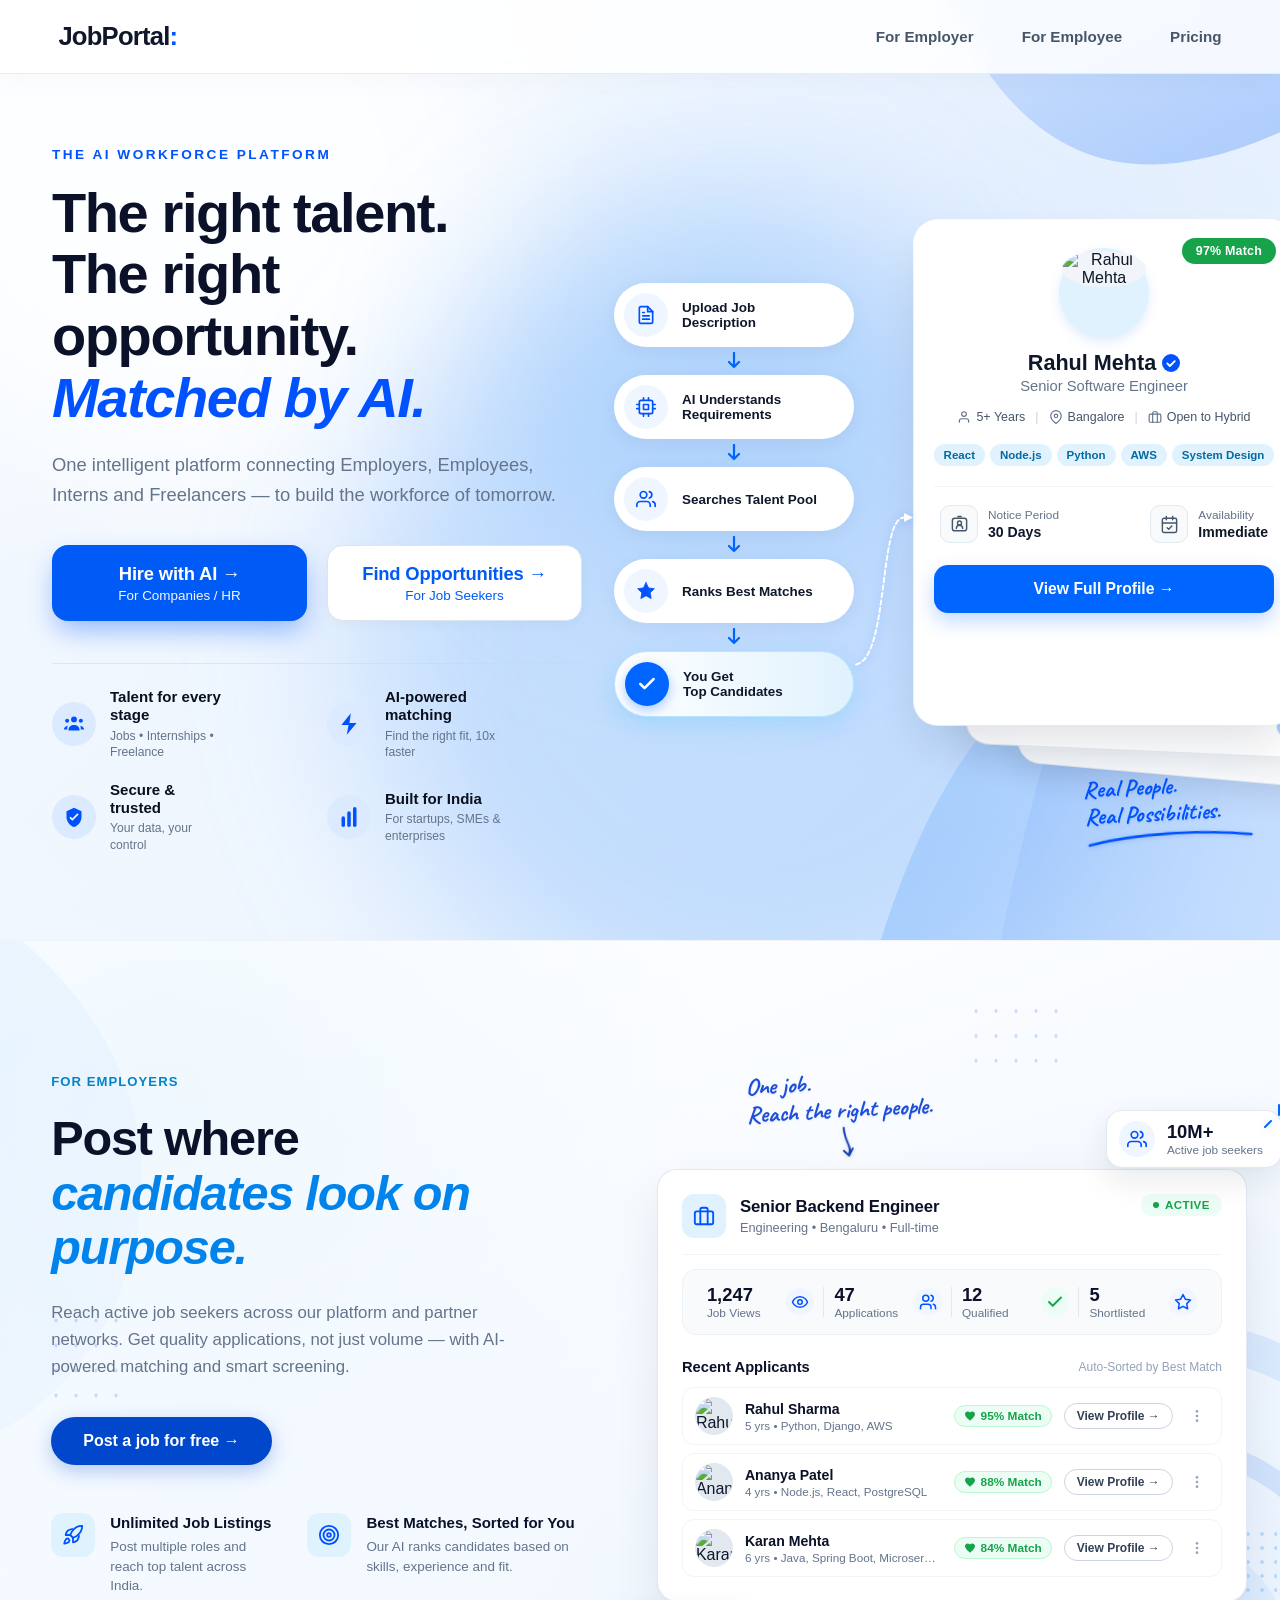
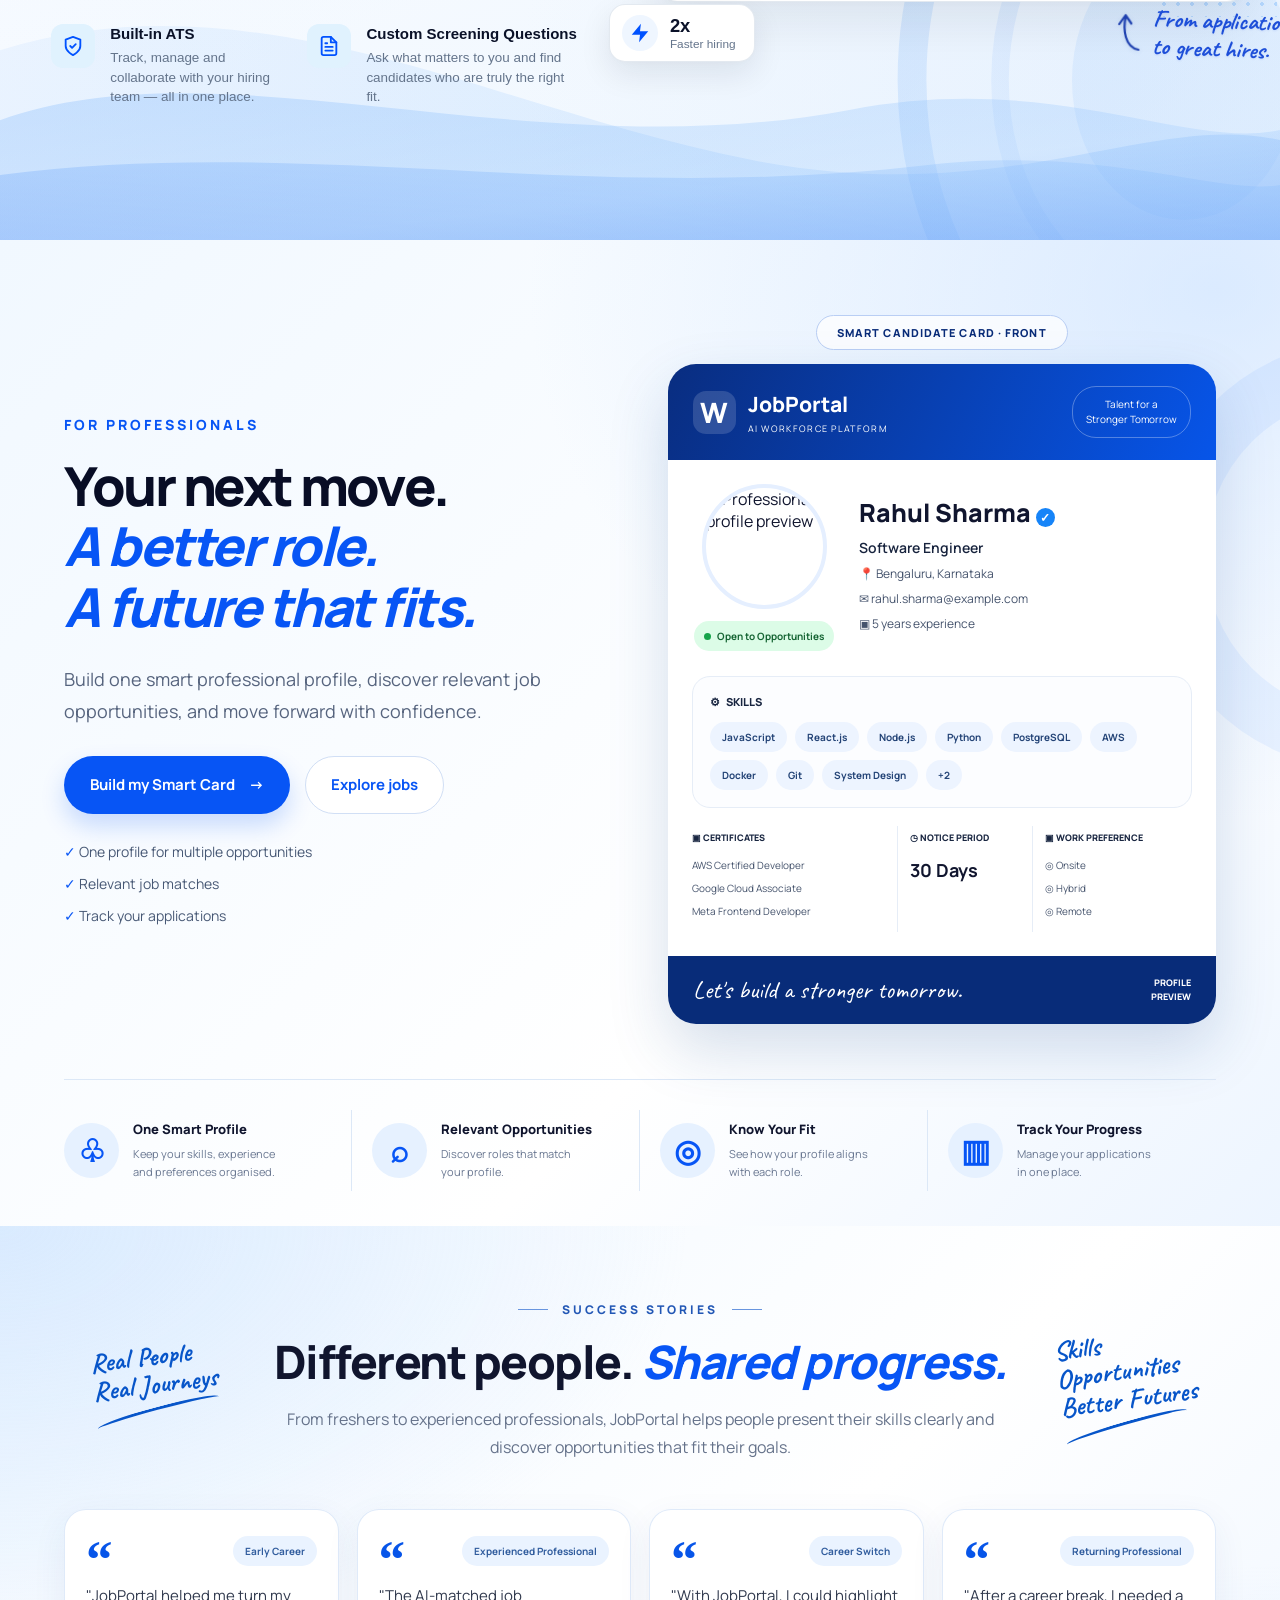
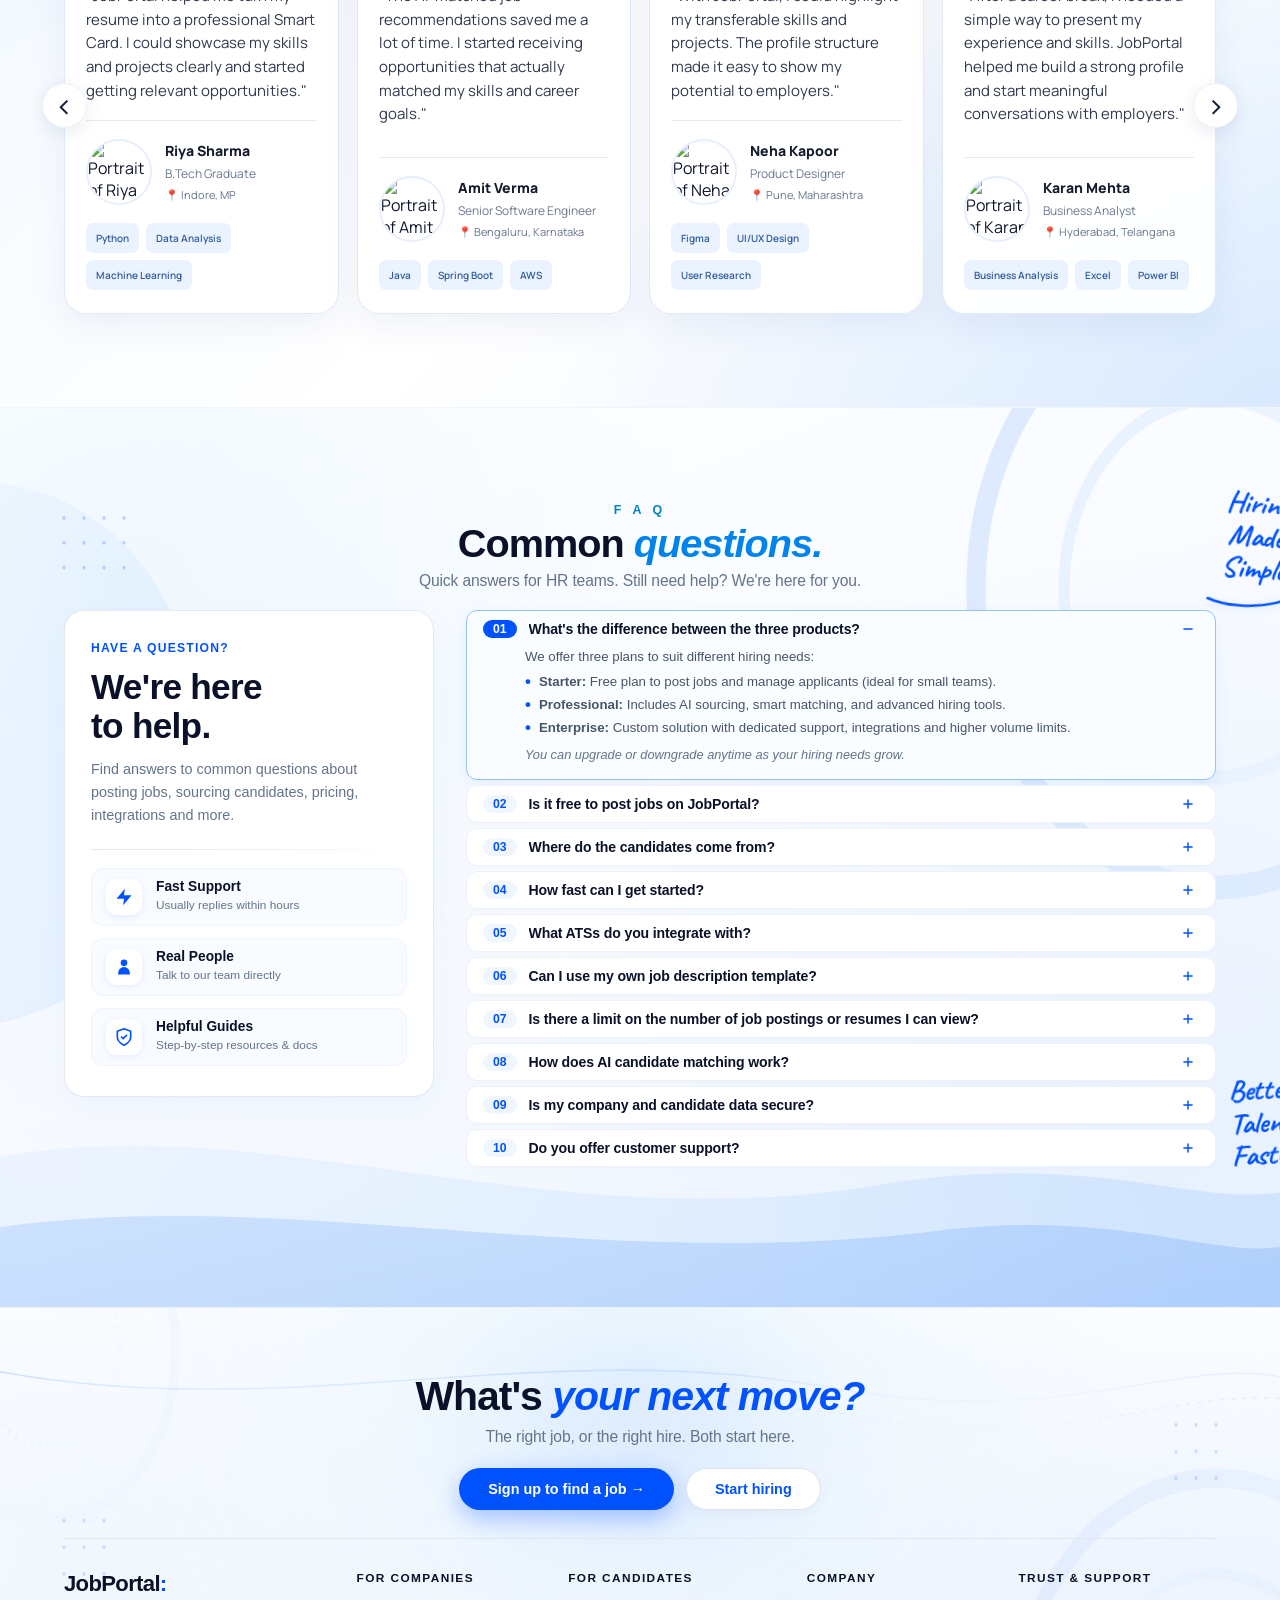
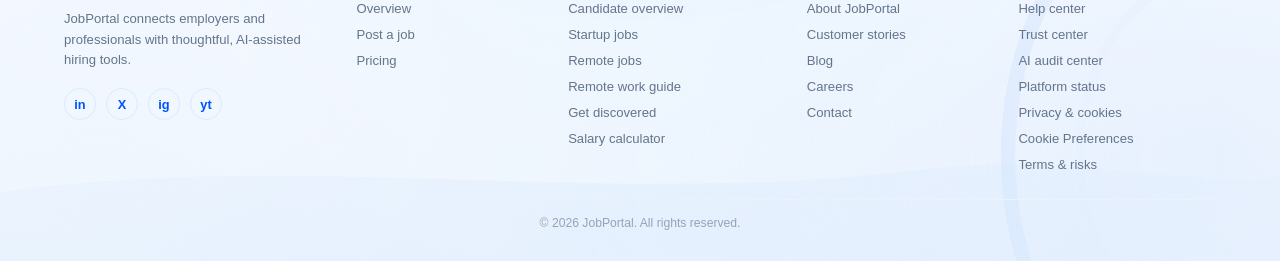
==== commit de367ba8: "Redesign JobPortal website Co-authored-by: Copilot <223556219+Copilot@users.noreply.github.com>" ====
--- a/index.html
+++ b/index.html
@@ -3,23 +3,14 @@
 <head>
     <meta charset="UTF-8">
     <meta name="viewport" content="width=device-width, initial-scale=1.0">
-    <title>The AI Workforce Platform</title>
+    <meta name="description" content="Discover meaningful work and hire exceptional talent with JobPortal.">
+    <title>JobPortal | AI Workforce Platform</title>
     <!-- Fonts: Manrope Only -->
     <link rel="preconnect" href="https://fonts.googleapis.com">
     <link rel="preconnect" href="https://fonts.gstatic.com" crossorigin>
     <link href="https://fonts.googleapis.com/css2?family=Caveat:wght@600;700&family=Manrope:wght@300;400;500;600;700;800&display=swap" rel="stylesheet">
     <!-- CSS -->
     <link rel="stylesheet" href="css/style.css">
-    <script>
-        // Immediately prevent browser scroll restoration on refresh
-        if ('scrollRestoration' in history) {
-            history.scrollRestoration = 'manual';
-        }
-        if (window.location.hash) {
-            history.replaceState(null, '', window.location.pathname);
-        }
-        window.scrollTo(0, 0);
-    </script>
 </head>
 <body>
 
@@ -27,12 +18,12 @@
     <header class="navbar">
         <div class="nav-container">
             <div class="logo">
-                <a href="index.html">LoremIpsum<span class="logo-accent">:</span></a>
+                <a href="index.html">JobPortal<span class="logo-accent">:</span></a>
             </div>
             <nav class="nav-links">
                 <a href="pages/employer.html">For Employer</a>
-                <a href="employee.html">For Employee</a>
-                <a href="#">Upcoming</a>
+                <a href="pages/employee.html">For Employee</a>
+                <a href="pricing.html">Pricing</a>
             </nav>
         </div>
     </header>
@@ -82,16 +73,17 @@
                 </p>
                 
                 <div class="cta-group">
-                    <a href="employer.html" class="btn btn-primary" style="text-decoration: none;">
+                    <a href="pages/employer.html" class="btn btn-primary">
                         <span class="btn-title">Hire with AI &rarr;</span>
                         <span class="btn-sub">For Companies / HR</span>
                     </a>
-                    <button class="btn btn-secondary">
+                    <a href="pages/employee.html" class="btn btn-secondary">
                         <span class="btn-title">Find Opportunities &rarr;</span>
                         <span class="btn-sub">For Job Seekers</span>
-                    </button>
-                </div>
-                
+                    </a>
+
+                </div>
+
                 <div class="features">
                     <!-- Feature 1: Talent for every stage -->
                     <div class="feature-item">
@@ -500,7 +492,7 @@
                 
                 <!-- CTA Actions -->
                 <div class="employers-cta-row">
-                    <a href="employer.html" class="btn-employer-primary">
+                    <a href="posting-job.html#post-job" class="btn-employer-primary">
                         <span>Post a job for free &rarr;</span>
                     </a>
                 </div>
@@ -814,7 +806,419 @@
 
     </section>
 
-    <!-- SECTION 3: COMMON QUESTIONS (FAQ) -->
+
+
+<!-- SECTION 3: FOR JOB SEEKERS -->
+<section id="for-job-seekers" class="jobseekers-section">
+
+    <div class="jobseekers-container">
+
+        <!-- LEFT COLUMN: HEADLINE AND CTA -->
+        <div class="jobseekers-left">
+
+            <div class="jobseekers-eyebrow">
+                FOR PROFESSIONALS
+            </div>
+
+            <h2 class="jobseekers-title">
+                Your next move.
+                <span>A better role.</span>
+                <span>A future that fits.</span>
+            </h2>
+
+            <p class="jobseekers-description">
+                Build one smart professional profile, discover relevant
+                job opportunities, and move forward with confidence.
+            </p>
+
+            <div class="jobseekers-actions">
+                <a href="pages/employee.html"
+                   class="jobseekers-btn jobseekers-btn-primary">
+                    Build my Smart Card <span>→</span>
+                </a>
+
+                <a href="pages/employee.html#opportunities"
+                   class="jobseekers-btn jobseekers-btn-secondary">
+                    Explore jobs
+                </a>
+            </div>
+
+            <ul class="jobseekers-benefits">
+                <li>✓ One profile for multiple opportunities</li>
+                <li>✓ Relevant job matches</li>
+                <li>✓ Track your applications</li>
+            </ul>
+
+        </div>
+
+        <!-- RIGHT COLUMN: PROFESSIONAL SMART CARD -->
+        <div class="jobseekers-right">
+
+            <div class="jobseekers-card-label">
+                SMART CANDIDATE CARD · FRONT
+            </div>
+
+            <div class="jobseekers-profile-card">
+
+                <!-- CARD HEADER -->
+                <div class="jobseekers-card-header">
+                    <div class="jobseekers-brand">
+                        <div class="jobseekers-brand-icon">W</div>
+                        <div>
+                            <h3>JobPortal</h3>
+                            <p>AI WORKFORCE PLATFORM</p>
+                        </div>
+                    </div>
+
+                    <div class="jobseekers-brand-tag">
+                        Talent for a<br>Stronger Tomorrow
+                    </div>
+                </div>
+
+                <!-- PROFILE DETAILS -->
+                <div class="jobseekers-card-body">
+
+                    <div class="jobseekers-profile-top">
+
+                        <div class="jobseekers-avatar-wrap">
+                            <img
+                                src="https://images.unsplash.com/photo-1500648767791-00dcc994a43e?w=300&auto=format&fit=crop&q=80"
+                                alt="Professional profile preview"
+                                class="jobseekers-avatar">
+
+                            <span class="jobseekers-available">
+                                <span></span> Open to Opportunities
+                            </span>
+                        </div>
+
+                        <div class="jobseekers-person-details">
+                            <h3>
+                                Rahul Sharma
+                                <span class="jobseekers-verified">✓</span>
+                            </h3>
+
+                            <p class="jobseekers-role">
+                                Software Engineer
+                            </p>
+
+                            <p>📍 Bengaluru, Karnataka</p>
+                            <p>✉ rahul.sharma@example.com</p>
+                            <p>▣ 5 years experience</p>
+                        </div>
+
+                    </div>
+
+                    <!-- SKILLS -->
+                    <div class="jobseekers-skills-box">
+                        <h4>⚙ &nbsp; SKILLS</h4>
+
+                        <div class="jobseekers-skills">
+                            <span>JavaScript</span>
+                            <span>React.js</span>
+                            <span>Node.js</span>
+                            <span>Python</span>
+                            <span>PostgreSQL</span>
+                            <span>AWS</span>
+                            <span>Docker</span>
+                            <span>Git</span>
+                            <span>System Design</span>
+                            <span>+2</span>
+                        </div>
+                    </div>
+
+                    <!-- PROFESSIONAL INFORMATION -->
+                    <div class="jobseekers-info-grid">
+
+                        <div class="jobseekers-info-item">
+                            <h4>▣ CERTIFICATES</h4>
+                            <p>AWS Certified Developer</p>
+                            <p>Google Cloud Associate</p>
+                            <p>Meta Frontend Developer</p>
+                        </div>
+
+                        <div class="jobseekers-info-item">
+                            <h4>◷ NOTICE PERIOD</h4>
+                            <strong>30 Days</strong>
+                        </div>
+
+                        <div class="jobseekers-info-item">
+                            <h4>▣ WORK PREFERENCE</h4>
+                            <p>◎ Onsite</p>
+                            <p>◎ Hybrid</p>
+                            <p>◎ Remote</p>
+                        </div>
+
+                    </div>
+
+                </div>
+
+                <!-- CARD FOOTER -->
+                <div class="jobseekers-card-footer">
+                    <p>Let's build a stronger tomorrow.</p>
+                    <span>PROFILE<br>PREVIEW</span>
+                </div>
+
+            </div>
+        </div>
+
+    </div>
+
+    <!-- BOTTOM FEATURE STRIP -->
+    <div class="jobseekers-features">
+
+        <div class="jobseekers-feature">
+            <div class="jobseekers-feature-icon">♧</div>
+            <div>
+                <h4>One Smart Profile</h4>
+                <p>Keep your skills, experience<br>and preferences organised.</p>
+            </div>
+        </div>
+
+        <div class="jobseekers-feature">
+            <div class="jobseekers-feature-icon">⌕</div>
+            <div>
+                <h4>Relevant Opportunities</h4>
+                <p>Discover roles that match<br>your profile.</p>
+            </div>
+        </div>
+
+        <div class="jobseekers-feature">
+            <div class="jobseekers-feature-icon">◎</div>
+            <div>
+                <h4>Know Your Fit</h4>
+                <p>See how your profile aligns<br>with each role.</p>
+            </div>
+        </div>
+
+        <div class="jobseekers-feature">
+            <div class="jobseekers-feature-icon">▥</div>
+            <div>
+                <h4>Track Your Progress</h4>
+                <p>Manage your applications<br>in one place.</p>
+            </div>
+        </div>
+
+    </div>
+
+</section>
+<!-- END SECTION 3 -->
+
+
+
+<!-- SECTION 4: SUCCESS STORIES -->
+<section id="success-stories" class="success-stories-section">
+
+    <div class="success-stories-container">
+
+        <!-- SECTION HEADING -->
+        <div class="success-stories-heading">
+            <div class="success-stories-note success-note-left">
+                Real People<br>
+                Real Journeys
+                <span></span>
+            </div>
+
+            <div class="success-heading-center">
+                <div class="success-eyebrow">
+                    <span></span> SUCCESS STORIES <span></span>
+                </div>
+
+                <h2>
+                    Different people.
+                    <em>Shared progress.</em>
+                </h2>
+
+                <p>
+                    From freshers to experienced professionals, JobPortal
+                    helps people present their skills clearly and discover
+                    opportunities that fit their goals.
+                </p>
+            </div>
+
+            <div class="success-stories-note success-note-right">
+                Skills<br>
+                Opportunities<br>
+                Better Futures
+                <span></span>
+            </div>
+        </div>
+
+        <!-- TESTIMONIAL CAROUSEL -->
+        <div class="success-carousel">
+
+            <button class="success-arrow success-prev"
+                    type="button"
+                    aria-label="Previous success stories">
+                &#8249;
+            </button>
+
+            <div class="success-stories-track"
+                 id="successStoriesTrack">
+
+                <!-- STORY 1 -->
+                <article class="success-story-card">
+
+                    <div class="success-story-top">
+                        <span class="success-quote">“</span>
+                        <span class="success-stage">Early Career</span>
+                    </div>
+
+                    <blockquote>
+                        "JobPortal helped me turn my resume into a
+                        professional Smart Card. I could showcase my skills
+                        and projects clearly and started getting relevant
+                        opportunities."
+                    </blockquote>
+
+                    <div class="success-person">
+                        <img
+                            src="https://images.unsplash.com/photo-1494790108377-be9c29b29330?w=150&auto=format&fit=crop&q=80"
+                            alt="Portrait of Riya Sharma">
+
+                        <div class="success-person-info">
+                            <h3>Riya Sharma</h3>
+                            <p>B.Tech Graduate</p>
+                            <span>📍 Indore, MP</span>
+                        </div>
+                    </div>
+
+                    <div class="success-skills">
+                        <span>Python</span>
+                        <span>Data Analysis</span>
+                        <span>Machine Learning</span>
+                    </div>
+
+                </article>
+
+                <!-- STORY 2 -->
+                <article class="success-story-card">
+
+                    <div class="success-story-top">
+                        <span class="success-quote">“</span>
+                        <span class="success-stage">Experienced Professional</span>
+                    </div>
+
+                    <blockquote>
+                        "The AI-matched job recommendations saved me a lot
+                        of time. I started receiving opportunities that
+                        actually matched my skills and career goals."
+                    </blockquote>
+
+                    <div class="success-person">
+                        <img
+                            src="https://images.unsplash.com/photo-1500648767791-00dcc994a43e?w=150&auto=format&fit=crop&q=80"
+                            alt="Portrait of Amit Verma">
+
+                        <div class="success-person-info">
+                            <h3>Amit Verma</h3>
+                            <p>Senior Software Engineer</p>
+                            <span>📍 Bengaluru, Karnataka</span>
+                        </div>
+                    </div>
+
+                    <div class="success-skills">
+                        <span>Java</span>
+                        <span>Spring Boot</span>
+                        <span>AWS</span>
+                    </div>
+
+                </article>
+
+                <!-- STORY 3 -->
+                <article class="success-story-card">
+
+                    <div class="success-story-top">
+                        <span class="success-quote">“</span>
+                        <span class="success-stage">Career Switch</span>
+                    </div>
+
+                    <blockquote>
+                        "With JobPortal, I could highlight my
+                        transferable skills and projects. The profile
+                        structure made it easy to show my potential
+                        to employers."
+                    </blockquote>
+
+                    <div class="success-person">
+                        <img
+                            src="https://images.unsplash.com/photo-1580489944761-15a19d654956?w=150&auto=format&fit=crop&q=80"
+                            alt="Portrait of Neha Kapoor">
+
+                        <div class="success-person-info">
+                            <h3>Neha Kapoor</h3>
+                            <p>Product Designer</p>
+                            <span>📍 Pune, Maharashtra</span>
+                        </div>
+                    </div>
+
+                    <div class="success-skills">
+                        <span>Figma</span>
+                        <span>UI/UX Design</span>
+                        <span>User Research</span>
+                    </div>
+
+                </article>
+
+                <!-- STORY 4 -->
+                <article class="success-story-card">
+
+                    <div class="success-story-top">
+                        <span class="success-quote">“</span>
+                        <span class="success-stage">Returning Professional</span>
+                    </div>
+
+                    <blockquote>
+                        "After a career break, I needed a simple way to
+                        present my experience and skills. JobPortal
+                        helped me build a strong profile and start meaningful
+                        conversations with employers."
+                    </blockquote>
+
+                    <div class="success-person">
+                        <img
+                            src="https://images.unsplash.com/photo-1506794778202-cad84cf45f1d?w=150&auto=format&fit=crop&q=80"
+                            alt="Portrait of Karan Mehta">
+
+                        <div class="success-person-info">
+                            <h3>Karan Mehta</h3>
+                            <p>Business Analyst</p>
+                            <span>📍 Hyderabad, Telangana</span>
+                        </div>
+                    </div>
+
+                    <div class="success-skills">
+                        <span>Business Analysis</span>
+                        <span>Excel</span>
+                        <span>Power BI</span>
+                    </div>
+
+                </article>
+
+            </div>
+
+            <button class="success-arrow success-next"
+                    type="button"
+                    aria-label="Next success stories">
+                &#8250;
+            </button>
+
+        </div>
+
+        <!-- CAROUSEL INDICATORS -->
+        <div class="success-carousel-dots"
+             id="successCarouselDots"
+             aria-label="Success stories navigation">
+        </div>
+
+    </div>
+
+</section>
+<!-- END SECTION 4: SUCCESS STORIES -->
+
+
+
+
+    <!-- SECTION 5: COMMON QUESTIONS (FAQ) -->
     <section id="faq" class="faq-section">
         <!-- Minimal Vector Background Graphics -->
         <div class="bg-graphics-faq" aria-hidden="true">
@@ -986,7 +1390,7 @@
                         <button class="faq-question" type="button" aria-expanded="false">
                             <div class="faq-q-left">
                                 <span class="faq-num">02</span>
-                                <span class="faq-title">Is it free to post jobs on LoremIpsum?</span>
+                                <span class="faq-title">Is it free to post jobs on JobPortal?</span>
                             </div>
                             <span class="faq-toggle-icon">
                                 <svg class="faq-icon-svg" width="14" height="14" viewBox="0 0 24 24" fill="none" stroke="currentColor" stroke-width="2.5" stroke-linecap="round">
@@ -1255,10 +1659,10 @@
                     The right job, or the right hire. Both start here.
                 </p>
                 <div class="footer-cta-buttons">
-                    <a href="#" class="btn-footer-primary">
+                    <a href="pages/employee.html" class="btn-footer-primary">
                         <span>Sign up to find a job &rarr;</span>
                     </a>
-                    <a href="employer.html" class="btn-footer-secondary">
+                    <a href="pages/employer.html" class="btn-footer-secondary">
                         <span>Start hiring</span>
                     </a>
                 </div>
@@ -1273,16 +1677,16 @@
                 <!-- Column 1: Brand Info -->
                 <div class="footer-col footer-col-brand">
                     <div class="footer-logo">
-                        LoremIpsum<span class="logo-accent">:</span>
+                        JobPortal<span class="logo-accent">:</span>
                     </div>
                     <p class="footer-brand-desc">
-                        LoremIpsum is the AI recruiting platform and talent marketplace for startups. Post jobs, source candidates with AI agents, or partner with a dedicated recruiter.
+                        JobPortal connects employers and professionals with thoughtful, AI-assisted hiring tools.
                     </p>
                     <div class="footer-social-links">
-                        <a href="#" class="footer-social-tag" aria-label="LinkedIn">in</a>
-                        <a href="#" class="footer-social-tag" aria-label="X (formerly Twitter)">X</a>
-                        <a href="#" class="footer-social-tag" aria-label="Instagram">ig</a>
-                        <a href="#" class="footer-social-tag" aria-label="YouTube">yt</a>
+                        <span class="footer-social-tag" aria-label="LinkedIn">in</span>
+                        <span class="footer-social-tag" aria-label="X (formerly Twitter)">X</span>
+                        <span class="footer-social-tag" aria-label="Instagram">ig</span>
+                        <span class="footer-social-tag" aria-label="YouTube">yt</span>
                     </div>
                 </div>
 
@@ -1290,9 +1694,9 @@
                 <div class="footer-col">
                     <h4 class="footer-col-title">FOR COMPANIES</h4>
                     <ul class="footer-links-list">
-                        <li><a href="#">Overview</a></li>
-                        <li><a href="employer.html">Post a job</a></li>
-                        <li><a href="#">Pricing</a></li>
+                        <li><a href="#for-employers">Overview</a></li>
+                        <li><a href="posting-job.html">Post a job</a></li>
+                        <li><a href="pricing.html">Pricing</a></li>
                     </ul>
                 </div>
 
@@ -1300,12 +1704,12 @@
                 <div class="footer-col">
                     <h4 class="footer-col-title">FOR CANDIDATES</h4>
                     <ul class="footer-links-list">
-                        <li><a href="#">Candidate overview</a></li>
-                        <li><a href="#">Startup jobs</a></li>
-                        <li><a href="#">Remote jobs</a></li>
-                        <li><a href="#">Remote work guide</a></li>
-                        <li><a href="#">Get discovered</a></li>
-                        <li><a href="#">Salary calculator</a></li>
+                        <li><a href="pages/employee.html">Candidate overview</a></li>
+                        <li><a href="pages/employee.html#opportunities">Startup jobs</a></li>
+                        <li><a href="pages/employee.html#opportunities">Remote jobs</a></li>
+                        <li><a href="pages/employee.html#opportunities">Remote work guide</a></li>
+                        <li><a href="pages/employee.html">Get discovered</a></li>
+                        <li><a href="pages/employee.html#opportunities">Salary calculator</a></li>
                     </ul>
                 </div>
 
@@ -1313,11 +1717,11 @@
                 <div class="footer-col">
                     <h4 class="footer-col-title">COMPANY</h4>
                     <ul class="footer-links-list">
-                        <li><a href="#">About LoremIpsum</a></li>
-                        <li><a href="#">Customer stories</a></li>
-                        <li><a href="#">Blog</a></li>
-                        <li><a href="#">Careers</a></li>
-                        <li><a href="#">Contact</a></li>
+                        <li><a href="#faq">About JobPortal</a></li>
+                        <li><a href="#success-stories">Customer stories</a></li>
+                        <li><a href="#faq">Blog</a></li>
+                        <li><a href="pages/employee.html">Careers</a></li>
+                        <li><a href="#faq">Contact</a></li>
                     </ul>
                 </div>
 
@@ -1325,13 +1729,13 @@
                 <div class="footer-col">
                     <h4 class="footer-col-title">TRUST & SUPPORT</h4>
                     <ul class="footer-links-list">
-                        <li><a href="#">Help center</a></li>
-                        <li><a href="#">Trust center</a></li>
-                        <li><a href="#">AI audit center</a></li>
-                        <li><a href="#">Platform status</a></li>
-                        <li><a href="#">Privacy & cookies</a></li>
-                        <li><a href="#">Cookie Preferences</a></li>
-                        <li><a href="#">Terms & risks</a></li>
+                        <li><a href="#faq">Help center</a></li>
+                        <li><a href="#faq">Trust center</a></li>
+                        <li><a href="#faq">AI audit center</a></li>
+                        <li><a href="#faq">Platform status</a></li>
+                        <li><a href="#faq">Privacy & cookies</a></li>
+                        <li><a href="#faq">Cookie Preferences</a></li>
+                        <li><a href="#faq">Terms & risks</a></li>
                     </ul>
                 </div>
 
@@ -1339,7 +1743,7 @@
 
             <!-- COPYRIGHT BAR -->
             <div class="footer-bottom-bar">
-                <p>&copy; 2026 LoremIpsum. All rights reserved.</p>
+                <p>&copy; 2026 JobPortal. All rights reserved.</p>
             </div>
 
         </div>
--- a/css/style.css
+++ b/css/style.css
@@ -1,3 +1,28 @@
+/*
+===============================================================================
+STYLESHEET GUIDE
+===============================================================================
+GLOBAL
+  1. CSS variables, reset, typography and navigation
+
+HOMEPAGE SECTIONS
+  2. Section 1 — Hero
+  3. Section 2 — For Employers
+  4. Section 3 — For Job Seekers
+  5. Section 4 — Success Stories
+  6. Section 5 — FAQ
+  7. Section 6 — Footer
+
+OTHER PAGES AND COMPONENTS
+  8. Employee / Post a Job page
+  9. Job portal cards and responsive layout
+  10. Shared animations and responsive overrides
+
+Note: Existing CSS rule order is intentionally preserved to avoid changing
+the cascade or the appearance/functionality of existing pages.
+===============================================================================
+*/
+
 /* Google Fonts are imported in HTML */
 :root {
     --primary-blue: #0052ff;
@@ -1710,7 +1735,7 @@
 }
 
 /* ==========================================================================
-   SECTION 3: COMMON QUESTIONS (FAQ)
+   SECTION 5: COMMON QUESTIONS (FAQ)
    ========================================================================== */
 
 .faq-section {
@@ -2172,7 +2197,7 @@
 }
 
 /* ==========================================================================
-   SECTION 4: FOOTER PAGE
+   SECTION 6: FOOTER PAGE
    ========================================================================== */
 
 .footer-section {
@@ -3386,3 +3411,1261 @@
 .hero-section .left-column .cta-group {
     animation: heroTextReveal 0.9s ease-out 0.45s both;
 }
+
+/* =========================================
+   SECTION 3: FOR JOB SEEKERS
+========================================= */
+
+.jobseekers-section {
+    --js-blue: #0755f5;
+    --js-navy: #082b78;
+    --js-text: #10152e;
+    --js-muted: #64718a;
+
+    position: relative;
+    overflow: hidden;
+    padding: 75px 5% 35px;
+    background:
+        radial-gradient(ellipse at 95% 5%,
+            rgba(177, 211, 255, 0.45), transparent 40%),
+        linear-gradient(135deg, #f1f8ff 0%, #ffffff 65%, #edf5ff 100%);
+    color: var(--js-text);
+    font-family: 'Manrope', sans-serif;
+}
+
+.jobseekers-section::before {
+    content: "";
+    position: absolute;
+    width: 430px;
+    height: 430px;
+    top: 100px;
+    right: -300px;
+    border: 55px solid rgba(59, 130, 246, 0.08);
+    border-radius: 50%;
+    pointer-events: none;
+}
+
+.jobseekers-container {
+    position: relative;
+    z-index: 1;
+    max-width: 1400px;
+    margin: 0 auto;
+    display: grid;
+    grid-template-columns: minmax(0, 1fr) minmax(0, 1fr);
+    align-items: center;
+    gap: 55px;
+}
+
+/* LEFT SIDE */
+
+.jobseekers-left {
+    min-width: 0;
+}
+
+.jobseekers-eyebrow {
+    margin-bottom: 22px;
+    color: var(--js-blue);
+    font-size: 14px;
+    font-weight: 800;
+    letter-spacing: 3px;
+}
+
+.jobseekers-title {
+    margin: 0 0 25px;
+    color: #080d25;
+    font-size: clamp(36px, 4.2vw, 66px);
+    font-weight: 800;
+    line-height: 1.13;
+    letter-spacing: -2.5px;
+}
+
+.jobseekers-title span {
+    display: block;
+    color: var(--js-blue);
+    font-style: italic;
+}
+
+.jobseekers-description {
+    max-width: 560px;
+    margin: 0 0 28px;
+    color: #56647e;
+    font-size: 18px;
+    line-height: 1.8;
+}
+
+.jobseekers-actions {
+    display: flex;
+    flex-wrap: wrap;
+    align-items: center;
+    gap: 15px;
+    margin-bottom: 28px;
+}
+
+.jobseekers-btn {
+    display: inline-flex;
+    justify-content: center;
+    align-items: center;
+    gap: 14px;
+    min-height: 58px;
+    padding: 0 25px;
+    border: 1px solid transparent;
+    border-radius: 50px;
+    font-size: 15px;
+    font-weight: 700;
+    text-decoration: none;
+    transition: transform 0.2s ease, box-shadow 0.2s ease;
+}
+
+.jobseekers-btn:hover {
+    transform: translateY(-3px);
+}
+
+.jobseekers-btn-primary {
+    background: var(--js-blue);
+    color: #ffffff;
+    box-shadow: 0 12px 25px rgba(7, 85, 245, 0.2);
+}
+
+.jobseekers-btn-primary:hover {
+    box-shadow: 0 16px 30px rgba(7, 85, 245, 0.28);
+}
+
+.jobseekers-btn-secondary {
+    border-color: #d1dff5;
+    background: #ffffff;
+    color: var(--js-blue);
+}
+
+.jobseekers-benefits {
+    display: grid;
+    gap: 13px;
+    margin: 0;
+    padding: 0;
+    list-style: none;
+    color: #475875;
+    font-size: 14px;
+}
+
+.jobseekers-benefits li::first-letter {
+    color: var(--js-blue);
+}
+
+/* RIGHT SIDE */
+
+.jobseekers-right {
+    min-width: 0;
+    width: 100%;
+    max-width: 650px;
+    margin: 0 auto;
+}
+
+.jobseekers-card-label {
+    width: fit-content;
+    max-width: 100%;
+    margin: 0 auto 14px;
+    padding: 9px 20px;
+    border: 1px solid #b9cef4;
+    border-radius: 50px;
+    background: rgba(255, 255, 255, 0.75);
+    color: var(--js-navy);
+    font-size: 11px;
+    font-weight: 800;
+    letter-spacing: 1.1px;
+    text-align: center;
+}
+
+.jobseekers-profile-card {
+    overflow: hidden;
+    border-radius: 28px;
+    background: #ffffff;
+    box-shadow: 0 25px 60px rgba(30, 75, 145, 0.18);
+}
+
+/* CARD HEADER */
+
+.jobseekers-card-header {
+    display: flex;
+    align-items: center;
+    justify-content: space-between;
+    gap: 12px;
+    padding: 22px 25px;
+    background: linear-gradient(115deg, #092d80, #0755e9);
+    color: #ffffff;
+}
+
+.jobseekers-brand {
+    display: flex;
+    align-items: center;
+    gap: 12px;
+    min-width: 0;
+}
+
+.jobseekers-brand-icon {
+    display: grid;
+    place-items: center;
+    width: 43px;
+    height: 43px;
+    flex-shrink: 0;
+    border-radius: 13px;
+    background: rgba(255, 255, 255, 0.15);
+    font-size: 28px;
+    font-weight: 800;
+}
+
+.jobseekers-brand h3 {
+    margin: 0;
+    font-size: 21px;
+    font-weight: 800;
+}
+
+.jobseekers-brand p {
+    margin: 4px 0 0;
+    font-size: 9px;
+    letter-spacing: 1.3px;
+}
+
+.jobseekers-brand-tag {
+    padding: 10px 13px;
+    border: 1px solid rgba(255, 255, 255, 0.3);
+    border-radius: 24px;
+    font-size: 10px;
+    line-height: 1.5;
+    text-align: center;
+}
+
+/* PROFILE BODY */
+
+.jobseekers-card-body {
+    padding: 24px;
+}
+
+.jobseekers-profile-top {
+    display: grid;
+    grid-template-columns: 145px minmax(0, 1fr);
+    gap: 22px;
+    align-items: center;
+    margin-bottom: 25px;
+}
+
+.jobseekers-avatar-wrap {
+    display: flex;
+    flex-direction: column;
+    align-items: center;
+    gap: 12px;
+}
+
+.jobseekers-avatar {
+    width: 125px;
+    height: 125px;
+    border: 4px solid #e5efff;
+    border-radius: 50%;
+    object-fit: cover;
+}
+
+.jobseekers-available {
+    display: inline-flex;
+    align-items: center;
+    gap: 6px;
+    padding: 8px 10px;
+    border-radius: 30px;
+    background: #dcfce7;
+    color: #166534;
+    font-size: 10px;
+    font-weight: 700;
+    white-space: nowrap;
+}
+
+.jobseekers-available span {
+    width: 7px;
+    height: 7px;
+    border-radius: 50%;
+    background: #16a34a;
+}
+
+.jobseekers-person-details {
+    min-width: 0;
+}
+
+.jobseekers-person-details h3 {
+    margin: 0 0 7px;
+    font-size: clamp(18px, 2vw, 25px);
+    font-weight: 800;
+    overflow-wrap: anywhere;
+}
+
+.jobseekers-verified {
+    display: inline-grid;
+    place-items: center;
+    width: 19px;
+    height: 19px;
+    border-radius: 50%;
+    background: #1684f8;
+    color: white;
+    font-size: 12px;
+}
+
+.jobseekers-person-details p {
+    margin: 7px 0;
+    color: #46546d;
+    font-size: 12px;
+    line-height: 1.5;
+    overflow-wrap: anywhere;
+}
+
+.jobseekers-person-details .jobseekers-role {
+    color: #17233d;
+    font-size: 14px;
+    font-weight: 600;
+}
+
+/* SKILLS */
+
+.jobseekers-skills-box {
+    padding: 17px;
+    border: 1px solid #e6edf7;
+    border-radius: 18px;
+    background: #fcfdff;
+}
+
+.jobseekers-skills-box h4,
+.jobseekers-info-item h4 {
+    margin: 0 0 13px;
+    color: #182540;
+    font-size: 11px;
+    font-weight: 800;
+}
+
+.jobseekers-skills {
+    display: flex;
+    flex-wrap: wrap;
+    gap: 8px;
+}
+
+.jobseekers-skills span {
+    padding: 8px 12px;
+    border-radius: 25px;
+    background: #edf4ff;
+    color: #244477;
+    font-size: 10px;
+    font-weight: 700;
+}
+
+/* PROFESSIONAL INFORMATION */
+
+.jobseekers-info-grid {
+    display: grid;
+    grid-template-columns: 1.3fr 0.85fr 1fr;
+    margin-top: 18px;
+}
+
+.jobseekers-info-item {
+    min-width: 0;
+    padding: 5px 12px;
+    border-right: 1px solid #e6edf7;
+}
+
+.jobseekers-info-item:first-child {
+    padding-left: 0;
+}
+
+.jobseekers-info-item:last-child {
+    padding-right: 0;
+    border-right: none;
+}
+
+.jobseekers-info-item h4 {
+    font-size: 9px;
+    line-height: 1.6;
+}
+
+.jobseekers-info-item p {
+    margin: 8px 0;
+    color: #46546d;
+    font-size: 10px;
+    line-height: 1.5;
+    overflow-wrap: anywhere;
+}
+
+.jobseekers-info-item strong {
+    display: block;
+    margin-top: 12px;
+    font-size: 18px;
+}
+
+/* CARD FOOTER */
+
+.jobseekers-card-footer {
+    display: flex;
+    align-items: center;
+    justify-content: space-between;
+    gap: 12px;
+    padding: 18px 25px;
+    background: #082c79;
+    color: #ffffff;
+}
+
+.jobseekers-card-footer p {
+    margin: 0;
+    font-family: 'Caveat', cursive;
+    font-size: clamp(17px, 2vw, 25px);
+}
+
+.jobseekers-card-footer span {
+    flex-shrink: 0;
+    font-size: 9px;
+    font-weight: 800;
+    line-height: 1.6;
+    text-align: right;
+}
+
+/* BOTTOM FEATURES */
+
+.jobseekers-features {
+    display: grid;
+    grid-template-columns: repeat(4, minmax(0, 1fr));
+    max-width: 1400px;
+    margin: 55px auto 0;
+    padding-top: 30px;
+    border-top: 1px solid #dce8f7;
+}
+
+.jobseekers-feature {
+    display: flex;
+    align-items: center;
+    gap: 14px;
+    min-width: 0;
+    padding: 10px 20px;
+    border-right: 1px solid #dce8f7;
+}
+
+.jobseekers-feature:first-child {
+    padding-left: 0;
+}
+
+.jobseekers-feature:last-child {
+    padding-right: 0;
+    border-right: none;
+}
+
+.jobseekers-feature-icon {
+    display: grid;
+    place-items: center;
+    width: 55px;
+    height: 55px;
+    flex-shrink: 0;
+    border-radius: 50%;
+    background: #e6f1ff;
+    color: var(--js-blue);
+    font-size: 31px;
+    font-weight: 700;
+}
+
+.jobseekers-feature h4 {
+    margin: 0 0 7px;
+    font-size: 13px;
+    font-weight: 800;
+}
+
+.jobseekers-feature p {
+    margin: 0;
+    color: #697791;
+    font-size: 11px;
+    line-height: 1.6;
+}
+
+/* TABLET */
+
+@media (max-width: 1050px) {
+    .jobseekers-container {
+        grid-template-columns: 1fr;
+        gap: 45px;
+    }
+
+    .jobseekers-left {
+        max-width: 700px;
+    }
+
+    .jobseekers-right {
+        max-width: 650px;
+    }
+
+    .jobseekers-features {
+        grid-template-columns: repeat(2, minmax(0, 1fr));
+        row-gap: 18px;
+    }
+
+    .jobseekers-feature:nth-child(2) {
+        border-right: none;
+    }
+
+    .jobseekers-feature:nth-child(3) {
+        padding-left: 0;
+    }
+}
+
+/* MOBILE */
+
+@media (max-width: 600px) {
+    .jobseekers-section {
+        padding: 50px 18px 28px;
+    }
+
+    .jobseekers-eyebrow {
+        font-size: 11px;
+        letter-spacing: 2px;
+    }
+
+    .jobseekers-title {
+        font-size: clamp(34px, 9vw, 46px);
+        letter-spacing: -1.5px;
+    }
+
+    .jobseekers-description {
+        font-size: 15px;
+        line-height: 1.7;
+    }
+
+    .jobseekers-actions {
+        align-items: stretch;
+        flex-direction: column;
+    }
+
+    .jobseekers-btn {
+        width: 100%;
+        box-sizing: border-box;
+    }
+
+    .jobseekers-card-header {
+        padding: 17px 15px;
+    }
+
+    .jobseekers-brand h3 {
+        font-size: 17px;
+    }
+
+    .jobseekers-brand-tag {
+        padding: 8px;
+        font-size: 9px;
+    }
+
+    .jobseekers-card-body {
+        padding: 17px 13px;
+    }
+
+    .jobseekers-profile-top {
+        grid-template-columns: 1fr;
+        text-align: center;
+        gap: 18px;
+    }
+
+    .jobseekers-avatar {
+        width: 110px;
+        height: 110px;
+    }
+
+    .jobseekers-person-details h3 {
+        font-size: 22px;
+    }
+
+    .jobseekers-skills-box {
+        padding: 13px;
+    }
+
+    .jobseekers-info-grid {
+        grid-template-columns: 1fr;
+        gap: 15px;
+    }
+
+    .jobseekers-info-item,
+    .jobseekers-info-item:first-child,
+    .jobseekers-info-item:last-child {
+        padding: 0 0 13px;
+        border-right: none;
+        border-bottom: 1px solid #e6edf7;
+    }
+
+    .jobseekers-info-item:last-child {
+        padding-bottom: 0;
+        border-bottom: none;
+    }
+
+    .jobseekers-card-footer {
+        padding: 16px;
+    }
+
+    .jobseekers-features {
+        grid-template-columns: 1fr;
+        margin-top: 35px;
+        gap: 12px;
+    }
+
+    .jobseekers-feature,
+    .jobseekers-feature:first-child,
+    .jobseekers-feature:nth-child(3),
+    .jobseekers-feature:last-child {
+        padding: 12px 0;
+        border-right: none;
+        border-bottom: 1px solid #dce8f7;
+    }
+
+    .jobseekers-feature:last-child {
+        border-bottom: none;
+    }
+}
+
+/* ==========================================
+   SECTION 4: SUCCESS STORIES
+========================================== */
+
+.success-stories-section {
+    position: relative;
+    overflow: hidden;
+    padding: 75px 5% 65px;
+    color: #10152e;
+    font-family: 'Manrope', sans-serif;
+    background:
+        radial-gradient(ellipse at 0% 0%,
+            rgba(190, 219, 254, 0.45), transparent 38%),
+        radial-gradient(ellipse at 100% 100%,
+            rgba(191, 219, 254, 0.45), transparent 40%),
+        linear-gradient(135deg, #eff7ff, #ffffff 55%, #edf5ff);
+}
+
+.success-stories-container {
+    max-width: 1450px;
+    margin: 0 auto;
+}
+
+/* HEADING */
+
+.success-stories-heading {
+    position: relative;
+    display: grid;
+    grid-template-columns: 180px minmax(0, 1fr) 180px;
+    align-items: center;
+    gap: 20px;
+    margin-bottom: 48px;
+}
+
+.success-heading-center {
+    text-align: center;
+}
+
+.success-eyebrow {
+    display: flex;
+    align-items: center;
+    justify-content: center;
+    gap: 14px;
+    margin-bottom: 16px;
+    color: #2257b5;
+    font-size: 12px;
+    font-weight: 800;
+    letter-spacing: 3px;
+}
+
+.success-eyebrow span {
+    width: 30px;
+    height: 1px;
+    background: #6895df;
+}
+
+.success-heading-center h2 {
+    margin: 0 0 16px;
+    font-size: clamp(30px, 3.6vw, 49px);
+    font-weight: 800;
+    line-height: 1.2;
+    letter-spacing: -1.5px;
+}
+
+.success-heading-center h2 em {
+    color: #0755f5;
+    font-style: italic;
+}
+
+.success-heading-center > p {
+    max-width: 760px;
+    margin: 0 auto;
+    color: #66738b;
+    font-size: 16px;
+    line-height: 1.75;
+}
+
+/* HANDWRITTEN DECORATIONS */
+
+.success-stories-note {
+    color: #0755c9;
+    font-family: 'Caveat', cursive;
+    font-size: 27px;
+    font-weight: 700;
+    line-height: 1.05;
+    transform: rotate(-7deg);
+}
+
+.success-note-left {
+    justify-self: center;
+}
+
+.success-note-right {
+    justify-self: center;
+    transform: rotate(-8deg);
+}
+
+.success-stories-note span {
+    display: block;
+    width: 125px;
+    height: 12px;
+    margin-top: 8px;
+    border-top: 3px solid #0755c9;
+    border-radius: 50%;
+    transform: rotate(-8deg);
+}
+
+/* CAROUSEL */
+
+.success-carousel {
+    position: relative;
+}
+
+.success-stories-track {
+    display: grid;
+    grid-template-columns: repeat(4, minmax(0, 1fr));
+    gap: 18px;
+}
+
+/* TESTIMONIAL CARD */
+
+.success-story-card {
+    display: flex;
+    flex-direction: column;
+    min-width: 0;
+    padding: 23px 21px;
+    border: 1px solid rgba(220, 232, 249, 0.9);
+    border-radius: 22px;
+    background: rgba(255, 255, 255, 0.96);
+    box-shadow: 0 12px 35px rgba(37, 76, 135, 0.07);
+    transition: transform 0.25s ease, box-shadow 0.25s ease;
+}
+
+.success-story-card:hover {
+    transform: translateY(-5px);
+    box-shadow: 0 18px 40px rgba(37, 76, 135, 0.13);
+}
+
+.success-story-top {
+    display: flex;
+    align-items: center;
+    justify-content: space-between;
+    gap: 8px;
+    margin-bottom: 10px;
+}
+
+.success-quote {
+    height: 36px;
+    color: #0755e9;
+    font-family: Georgia, serif;
+    font-size: 53px;
+    font-weight: 800;
+    line-height: 1;
+}
+
+.success-stage {
+    max-width: 75%;
+    padding: 8px 12px;
+    border-radius: 30px;
+    background: #eaf3ff;
+    color: #315d9e;
+    font-size: 10px;
+    font-weight: 700;
+    text-align: center;
+}
+
+.success-story-card blockquote {
+    flex: 1;
+    margin: 5px 0 18px;
+    color: #30394d;
+    font-size: 15px;
+    line-height: 1.58;
+}
+
+.success-person {
+    display: flex;
+    align-items: center;
+    gap: 13px;
+    min-width: 0;
+    padding-top: 18px;
+    border-top: 1px solid #e6eaf1;
+}
+
+.success-person img {
+    width: 66px;
+    height: 66px;
+    flex-shrink: 0;
+    border-radius: 50%;
+    object-fit: cover;
+    border: 2px solid #e7effc;
+}
+
+.success-person-info {
+    min-width: 0;
+}
+
+.success-person-info h3 {
+    margin: 0 0 5px;
+    color: #151b2d;
+    font-size: 14px;
+    font-weight: 800;
+}
+
+.success-person-info p {
+    margin: 0 0 5px;
+    color: #6b7890;
+    font-size: 12px;
+    line-height: 1.45;
+}
+
+.success-person-info > span {
+    display: block;
+    color: #64748b;
+    font-size: 11px;
+    line-height: 1.5;
+}
+
+.success-skills {
+    display: flex;
+    flex-wrap: wrap;
+    gap: 7px;
+    margin-top: 18px;
+}
+
+.success-skills span {
+    padding: 8px 10px;
+    border-radius: 7px;
+    background: #eaf3ff;
+    color: #315d9e;
+    font-size: 10px;
+    font-weight: 600;
+}
+
+/* CAROUSEL ARROWS */
+
+.success-arrow {
+    position: absolute;
+    top: 43%;
+    z-index: 2;
+    display: grid;
+    place-items: center;
+    width: 45px;
+    height: 45px;
+    padding: 0;
+    border: 1px solid #edf1f8;
+    border-radius: 50%;
+    background: #ffffff;
+    color: #15213a;
+    font-size: 31px;
+    line-height: 1;
+    cursor: pointer;
+    box-shadow: 0 5px 18px rgba(22, 53, 98, 0.09);
+    transition: background 0.2s ease, color 0.2s ease;
+}
+
+.success-arrow:hover {
+    background: #0755f5;
+    color: #ffffff;
+}
+
+.success-prev {
+    left: -22px;
+}
+
+.success-next {
+    right: -22px;
+}
+
+/* DOT INDICATORS */
+
+.success-carousel-dots {
+    display: flex;
+    justify-content: center;
+    align-items: center;
+    gap: 10px;
+    margin-top: 28px;
+}
+
+.success-dot {
+    width: 11px;
+    height: 11px;
+    padding: 0;
+    border: 0;
+    border-radius: 50%;
+    background: #cbdaf0;
+    cursor: pointer;
+}
+
+.success-dot.active {
+    background: #0755f5;
+    transform: scale(1.08);
+}
+
+/* TABLET */
+
+@media (max-width: 1100px) {
+    .success-stories-heading {
+        grid-template-columns: 1fr;
+    }
+
+    .success-stories-note {
+        display: none;
+    }
+
+    .success-stories-track {
+        grid-template-columns: repeat(2, minmax(0, 1fr));
+    }
+
+    .success-arrow {
+        top: 50%;
+    }
+
+    .success-prev {
+        left: -16px;
+    }
+
+    .success-next {
+        right: -16px;
+    }
+}
+
+/* Shared navigation refinements */
+@media (max-width: 1050px) {
+    .nav-container {
+        width: 96%;
+        gap: 24px;
+        padding: 0 12px;
+    }
+
+    .logo {
+        font-size: 1.35rem;
+        white-space: nowrap;
+    }
+
+    .nav-links {
+        gap: 22px;
+    }
+}
+
+@media (max-width: 760px) {
+    .navbar {
+        padding: 12px 0;
+    }
+
+    .nav-container {
+        flex-wrap: wrap;
+        justify-content: center;
+        gap: 8px 24px;
+    }
+
+    .nav-links {
+        width: 100%;
+        justify-content: center;
+        gap: 22px;
+        flex-wrap: wrap;
+    }
+
+    .nav-links a {
+        font-size: 0.85rem;
+    }
+}
+
+/* Job seeker page */
+.employee-header {
+    position: sticky;
+    top: 0;
+    z-index: 20;
+    min-height: 76px;
+    padding: 14px max(5vw, 24px);
+    background: rgba(255, 255, 255, 0.94);
+    border-bottom: 1px solid #e7edf6;
+    box-shadow: 0 8px 26px rgba(23, 49, 93, 0.05);
+    backdrop-filter: blur(16px);
+}
+
+.employee-logo {
+    color: #102142;
+    font-size: 1.45rem;
+    font-weight: 800;
+    letter-spacing: -0.04em;
+    text-decoration: none;
+}
+
+.employee-logo span {
+    color: #1265ee;
+}
+
+.employee-header nav {
+    display: flex;
+    align-items: center;
+    gap: clamp(18px, 3vw, 38px);
+}
+
+.employee-header a:not(.employee-logo) {
+    color: #465575;
+    font-size: 0.9rem;
+    font-weight: 700;
+    text-decoration: none;
+    transition: color 0.2s ease;
+}
+
+.employee-header a:hover,
+.employee-header a:focus-visible {
+    color: #1265ee;
+}
+
+.employee-hero {
+    position: relative;
+    overflow: hidden;
+    padding: clamp(76px, 10vw, 128px) 24px 78px;
+    background:
+        radial-gradient(ellipse at 85% 20%, rgba(113, 165, 255, 0.22), transparent 34%),
+        radial-gradient(ellipse at 10% 85%, rgba(168, 207, 255, 0.24), transparent 35%),
+        linear-gradient(135deg, #f8fbff, #edf4ff 58%, #f5f8ff);
+    text-align: center;
+}
+
+.employee-hero > p:first-child {
+    color: #2760bd;
+    font-size: 0.76rem;
+    font-weight: 800;
+    letter-spacing: 0.16em;
+}
+
+.employee-hero h1 {
+    max-width: 850px;
+    margin: 20px auto 18px;
+    color: #111d38;
+    font-size: clamp(2.8rem, 6.2vw, 5rem);
+    letter-spacing: -0.065em;
+    line-height: 1.04;
+}
+
+.employee-hero h1 span {
+    color: #1265ee;
+}
+
+.employee-hero > p:nth-of-type(2) {
+    max-width: 620px;
+    margin: 0 auto;
+    color: #61708a;
+    font-size: clamp(1rem, 1.7vw, 1.15rem);
+    line-height: 1.75;
+}
+
+.job-search {
+    width: min(850px, 100%);
+    margin: 34px auto 0;
+    padding: 9px;
+    border: 1px solid rgba(214, 226, 245, 0.9);
+    border-radius: 18px;
+    background: #ffffff;
+    box-shadow: 0 20px 55px rgba(36, 77, 143, 0.13);
+}
+
+.job-search input {
+    min-height: 48px;
+    padding: 0 16px;
+    border: 0;
+    border-radius: 11px;
+    color: #14213d;
+    outline: none;
+}
+
+.job-search input:focus-visible {
+    box-shadow: inset 0 0 0 2px #83aef9;
+}
+
+.job-search button,
+.employee-button {
+    border: 0;
+    border-radius: 11px;
+    background: #145fe5;
+    box-shadow: 0 8px 20px rgba(20, 95, 229, 0.18);
+    color: #ffffff;
+    font-weight: 800;
+    transition: background 0.2s ease, transform 0.2s ease;
+}
+
+.job-search button {
+    min-height: 48px;
+    padding: 0 24px;
+}
+
+.job-search button:hover,
+.employee-button:hover {
+    transform: translateY(-1px);
+    background: #084fc8;
+}
+
+.employee-section {
+    width: min(1120px, 90%);
+    margin: 76px auto 96px;
+}
+
+.employee-section > h2 {
+    color: #13213d;
+    font-size: clamp(1.8rem, 3vw, 2.5rem);
+    letter-spacing: -0.045em;
+}
+
+.employee-section > p {
+    margin: 8px 0 28px;
+    color: #697791;
+}
+
+.employee-section .job-card {
+    min-height: 230px;
+    padding: 28px;
+    border: 1px solid #e5ebf4;
+    border-radius: 18px;
+    background: linear-gradient(145deg, #ffffff, #fbfcff);
+    box-shadow: 0 12px 34px rgba(28, 53, 96, 0.06);
+}
+
+.employee-section .job-card h3 {
+    color: #152442;
+    font-size: 1.2rem;
+}
+
+.employee-section .job-card p {
+    color: #66748d;
+}
+
+.employee-section .job-card p:first-of-type {
+    color: #385b96;
+    font-size: 0.84rem;
+    font-weight: 700;
+}
+
+.employee-section .job-card[hidden] {
+    display: none !important;
+}
+
+.employee-section .employee-button {
+    display: inline-flex;
+    align-items: center;
+    min-height: 43px;
+    margin-top: 20px;
+    padding: 0 18px;
+    text-decoration: none;
+}
+
+.employee-footer {
+    display: flex;
+    justify-content: space-between;
+    gap: 20px;
+    padding: 27px max(5vw, 24px);
+    background: #111d38;
+    color: #ffffff;
+    font-size: 0.88rem;
+}
+
+.employee-footer p {
+    margin: 0;
+    color: #c5d0e2;
+}
+
+@media (max-width: 650px) {
+    .employee-header {
+        align-items: flex-start;
+    }
+
+    .employee-header nav {
+        width: 100%;
+        justify-content: flex-start;
+        gap: 20px;
+    }
+
+    .employee-hero {
+        padding: 70px 20px 58px;
+    }
+
+    .job-search {
+        gap: 8px;
+        padding: 10px;
+    }
+
+    .job-search input,
+    .job-search button {
+        width: 100%;
+    }
+
+    .employee-section {
+        margin: 54px auto 68px;
+    }
+
+    .employee-section .job-card {
+        padding: 22px;
+    }
+
+    .employee-footer {
+        flex-direction: column;
+    }
+}
+
+/* MOBILE */
+
+@media (max-width: 600px) {
+    .success-stories-section {
+        padding: 50px 20px;
+    }
+
+    .success-stories-heading {
+        margin-bottom: 30px;
+    }
+
+    .success-heading-center h2 {
+        font-size: 32px;
+        letter-spacing: -0.8px;
+    }
+
+    .success-heading-center > p {
+        font-size: 14px;
+    }
+
+    .success-eyebrow {
+        font-size: 10px;
+        letter-spacing: 2px;
+    }
+
+    .success-stories-track {
+        display: flex;
+        overflow-x: auto;
+        scroll-snap-type: x mandatory;
+        scroll-behavior: smooth;
+        gap: 15px;
+        padding: 3px 2px 15px;
+        scrollbar-width: none;
+    }
+
+    .success-stories-track::-webkit-scrollbar {
+        display: none;
+    }
+
+    .success-story-card {
+        flex: 0 0 100%;
+        scroll-snap-align: center;
+        box-sizing: border-box;
+    }
+
+    .success-arrow {
+        top: 50%;
+        width: 38px;
+        height: 38px;
+        font-size: 26px;
+    }
+
+    .success-prev {
+        left: -12px;
+    }
+
+    .success-next {
+        right: -12px;
+    }
+}
